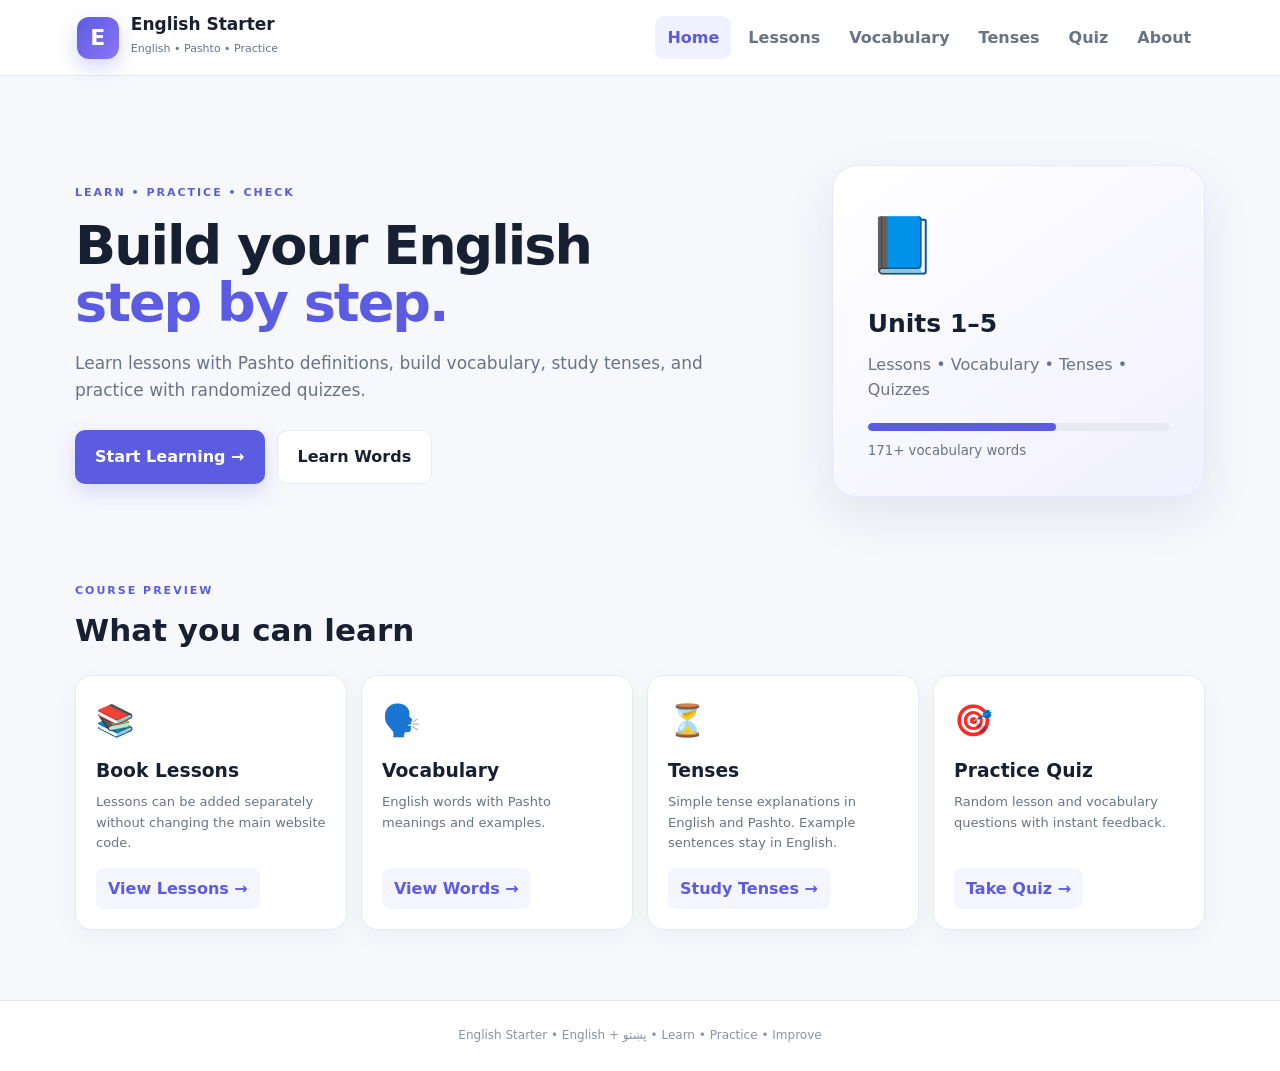
==== index.html @ 1f26f29e "Setup Intialized" ====
<!DOCTYPE html>
<html lang="en">
<head>
  <meta charset="UTF-8">
  <meta name="viewport" content="width=device-width, initial-scale=1.0">
  <title>English Starter — Learn English</title>
  <link rel="stylesheet" href="style.css">
</head>
<body>
<header class="topbar">
  <div class="brand">
    <div class="logo">E</div>
    <div><h1>English Starter</h1><span>English • Pashto • Practice</span></div>
  </div>
  <button id="mobileMenu" class="icon-btn" aria-label="Open menu">☰</button>
  <nav id="nav">
    <button class="nav-btn active" data-page="home">Home</button>
    <button class="nav-btn" data-page="lessons">Lessons</button>
    <button class="nav-btn" data-page="vocabulary">Vocabulary</button>
    <button class="nav-btn" data-page="tenses">Tenses</button>
    <button class="nav-btn" data-page="quiz">Quiz</button>
    <button class="nav-btn" data-page="about">About</button>
  </nav>
</header>

<main>
<section id="home" class="page active">
  <div class="hero">
    <div class="hero-copy">
      <span class="eyebrow">LEARN • PRACTICE • CHECK</span>
      <h2>Build your English<br><strong>step by step.</strong></h2>
      <p>Learn lessons with Pashto definitions, build vocabulary, study tenses, and practice with randomized quizzes.</p>
      <div class="hero-actions">
        <button class="primary" onclick="showPage('lessons')">Start Learning →</button>
        <button class="secondary" onclick="showPage('vocabulary')">Learn Words</button>
      </div>
    </div>
    <div class="hero-card">
      <div class="book-icon">📘</div>
      <h3 id="homeUnitCount">Units 1–5</h3>
      <p>Lessons • Vocabulary • Tenses • Quizzes</p>
      <div class="progress"><span id="homeProgress"></span></div>
      <small id="homeWordCount">300+ vocabulary words</small>
    </div>
  </div>

  <div class="section-heading">
    <div><span class="eyebrow">COURSE PREVIEW</span><h2>What you can learn</h2></div>
  </div>
  <div class="feature-grid">
    <div class="feature-card"><div class="feature-icon">📚</div><h3>Book Lessons</h3><p>Lessons can be added separately without changing the main website code.</p><button onclick="showPage('lessons')">View Lessons →</button></div>
    <div class="feature-card"><div class="feature-icon">🗣️</div><h3>Vocabulary</h3><p>English words with Pashto meanings and examples.</p><button onclick="showPage('vocabulary')">View Words →</button></div>
    <div class="feature-card"><div class="feature-icon">⏳</div><h3>Tenses</h3><p>Simple tense explanations in English and Pashto. Example sentences stay in English.</p><button onclick="showPage('tenses')">Study Tenses →</button></div>
    <div class="feature-card"><div class="feature-icon">🎯</div><h3>Practice Quiz</h3><p>Random lesson and vocabulary questions with instant feedback.</p><button onclick="showPage('quiz')">Take Quiz →</button></div>
  </div>
</section>

<section id="lessons" class="page">
  <div class="section-heading">
    <div><span class="eyebrow">LESSONS</span><h2>Book Lessons</h2><p>Lesson content is stored separately in <b>data/lessons.js</b>.</p></div>
  </div>
  <div id="lessonGrid" class="lesson-grid"></div>
  <div id="lessonDetail" class="lesson-detail hidden"></div>
</section>

<section id="vocabulary" class="page">
  <div class="section-heading">
    <div><span class="eyebrow">VOCABULARY</span><h2>English Words + پښتو</h2><p>Study English words with Pashto meanings and examples.</p></div>
  </div>
  <div class="vocab-tools">
    <input id="vocabSearch" type="search" placeholder="Search English or Pashto...">
    <button class="secondary" onclick="showPage('quiz'); startQuiz('vocabulary',10)">Vocabulary Quiz</button>
  </div>
  <div id="vocabGrid" class="vocab-grid"></div>
</section>

<section id="tenses" class="page">
  <div class="section-heading">
    <div><span class="eyebrow">TENSES</span><h2>English Tenses</h2><p>Definitions include Pashto. Example sentences are kept in English.</p></div>
  </div>
  <div id="tenseGrid" class="tense-grid"></div>
</section>

<section id="quiz" class="page">
  <div class="quiz-shell">
    <div class="quiz-intro" id="quizIntro">
      <span class="eyebrow">RANDOM PRACTICE</span>
      <h2>Test your English</h2>
      <p>Choose a quiz category and number of questions. Questions are selected randomly.</p>
      <div class="quiz-category">
        <button class="category-btn active" onclick="setQuizCategory('all',this)">All</button>
        <button class="category-btn" onclick="setQuizCategory('lesson',this)">Lessons</button>
        <button class="category-btn" onclick="setQuizCategory('vocabulary',this)">Vocabulary</button>
      </div>
      <div class="quiz-options">
        <button class="primary" onclick="startQuiz(selectedQuizCategory,10)">10 Questions</button>
        <button class="secondary" onclick="startQuiz(selectedQuizCategory,15)">15 Questions</button>
      </div>
      <div class="quiz-note">Vocabulary questions test English words and their Pashto meanings. Lesson questions test the material in your book.</div>
    </div>

    <div id="quizArea" class="hidden">
      <div class="quiz-top">
        <div><span class="eyebrow">QUESTION <span id="qNumber">1</span></span><div class="quiz-progress"><span id="quizProgress"></span></div></div>
        <div class="score-pill">Score: <span id="liveScore">0</span></div>
      </div>
      <div class="question-card">
        <div class="unit-tag" id="questionUnit">Lesson</div>
        <h2 id="questionText"></h2>
        <div id="options" class="options"></div>
        <div id="feedback" class="feedback hidden"></div>
        <button id="nextBtn" class="primary next hidden" onclick="nextQuestion()">Next Question →</button>
      </div>
    </div>

    <div id="quizResult" class="result hidden">
      <div class="result-circle"><span id="resultScore">0</span><small>/ <span id="resultTotal">10</span></small></div>
      <span class="eyebrow">QUIZ COMPLETE</span>
      <h2 id="resultTitle">Good work!</h2>
      <p id="resultMessage"></p>
      <div class="result-actions">
        <button class="primary" onclick="startQuiz(selectedQuizCategory,currentQuizLength)">Try Again</button>
        <button class="secondary" onclick="showPage('lessons')">Review Lessons</button>
      </div>
    </div>
  </div>
</section>

<section id="about" class="page">
  <div class="about-card">
    <span class="eyebrow">ABOUT THIS WEBSITE</span>
    <h2>English practice made simple.</h2>
    <p>This version separates the learning content from the website functions. You can add books, lessons, vocabulary, tenses, and quizzes by editing the files inside the <b>data</b> folder.</p>
    <div class="feature-list">
      <div><span>01</span><div><b>Separate data</b><p>Lessons, vocabulary, tenses, and quizzes have their own files.</p></div></div>
      <div><span>02</span><div><b>Pashto support</b><p>Definitions can include Pashto meanings for your students.</p></div></div>
      <div><span>03</span><div><b>Random practice</b><p>Choose All, Lessons, or Vocabulary and get 10 or 15 questions.</p></div></div>
      <div><span>04</span><div><b>Easy expansion</b><p>When you give me another book, I can prepare its data file without redesigning the whole website.</p></div></div>
    </div>
  </div>
</section>
</main>

<footer>English Starter • English + پښتو • Learn • Practice • Improve</footer>

<script src="data/lessons.js"></script>
<script src="data/vocabulary.js"></script>
<script src="data/tenses.js"></script>
<script src="data/quizzes.js"></script>
<script src="script.js"></script>
</body>
</html>
---- style.css ----
* {
  box-sizing: border-box;
  margin: 0;
  padding: 0;
}
:root {
  --ink: #172033;
  --muted: #697386;
  --line: #e7eaf0;
  --bg: #f7f8fc;
  --card: #fff;
  --primary: #5b5ce2;
  --primary2: #7475f0;
  --green: #16a66a;
  --red: #e45555;
  --gold: #e6a62c;
  --shadow: 0 18px 50px rgba(31, 35, 61, 0.09);
}
body {
  font-family:
    Inter,
    ui-sans-serif,
    system-ui,
    -apple-system,
    BlinkMacSystemFont,
    "Segoe UI",
    sans-serif;
  background: var(--bg);
  color: var(--ink);
  line-height: 1.6;
}
button,
input {
  font: inherit;
}
button {
  cursor: pointer;
  border: 0;
}
.topbar {
  height: 76px;
  background: #fff;
  border-bottom: 1px solid var(--line);
  display: flex;
  align-items: center;
  justify-content: space-between;
  padding: 0 6%;
  position: sticky;
  top: 0;
  z-index: 10;
}
.brand {
  display: flex;
  align-items: center;
  gap: 12px;
}
.logo {
  width: 42px;
  height: 42px;
  border-radius: 12px;
  background: linear-gradient(135deg, var(--primary), #8d75f5);
  color: white;
  display: grid;
  place-items: center;
  font-weight: 800;
  font-size: 22px;
  box-shadow: 0 8px 20px rgba(91, 92, 226, 0.25);
}
.brand h1 {
  font-size: 17px;
  line-height: 1.1;
}
.brand span {
  font-size: 11px;
  color: var(--muted);
}
nav {
  display: flex;
  gap: 5px;
  flex-wrap: wrap;
}
.nav-btn {
  background: transparent;
  padding: 9px 12px;
  border-radius: 9px;
  color: var(--muted);
  font-weight: 650;
}
.nav-btn:hover,
.nav-btn.active {
  background: #f0f0ff;
  color: var(--primary);
}
.icon-btn {
  display: none;
  background: #f1f2f7;
  padding: 8px 11px;
  border-radius: 9px;
}
main {
  max-width: 1180px;
  margin: auto;
  padding: 45px 25px 70px;
}
.page {
  display: none;
}
.page.active {
  display: block;
}
.hero {
  display: grid;
  grid-template-columns: 1.45fr 0.75fr;
  gap: 35px;
  align-items: center;
  min-height: 420px;
}
.eyebrow {
  font-size: 11px;
  letter-spacing: 2px;
  color: var(--primary);
  font-weight: 800;
}
.hero h2 {
  font-size: 54px;
  line-height: 1.06;
  letter-spacing: -2px;
  margin: 13px 0 18px;
}
.hero h2 strong {
  color: var(--primary);
}
.hero-copy > p {
  color: var(--muted);
  max-width: 650px;
  font-size: 17px;
}
.hero-actions,
.quiz-options,
.result-actions {
  display: flex;
  gap: 12px;
  margin-top: 26px;
  flex-wrap: wrap;
}
.primary,
.secondary {
  padding: 13px 20px;
  border-radius: 10px;
  font-weight: 750;
  transition: 0.2s;
}
.primary {
  background: var(--primary);
  color: white;
  box-shadow: 0 8px 20px rgba(91, 92, 226, 0.2);
}
.primary:hover {
  background: #4e4fcf;
  transform: translateY(-1px);
}
.secondary {
  background: #fff;
  border: 1px solid var(--line);
  color: var(--ink);
}
.secondary:hover {
  border-color: #c7c9f6;
  color: var(--primary);
}
.hero-card {
  background: linear-gradient(145deg, #fff, #f1f0ff);
  border: 1px solid #e8e7ff;
  border-radius: 25px;
  padding: 35px;
  box-shadow: var(--shadow);
}
.book-icon {
  font-size: 55px;
  margin-bottom: 15px;
}
.hero-card h3 {
  font-size: 25px;
}
.hero-card p {
  color: var(--muted);
  margin: 8px 0 20px;
}
.progress,
.quiz-progress {
  height: 8px;
  background: #e9eaf1;
  border-radius: 20px;
  overflow: hidden;
}
.progress span,
.quiz-progress span {
  display: block;
  height: 100%;
  background: var(--primary);
  border-radius: 20px;
}
.hero-card small {
  display: block;
  margin-top: 9px;
  color: var(--muted);
}
.section-heading {
  margin: 35px 0 20px;
}
.section-heading h2 {
  font-size: 31px;
  margin-top: 4px;
}
.section-heading p {
  color: var(--muted);
}
.feature-grid {
  display: grid;
  grid-template-columns: repeat(4, 1fr);
  gap: 14px;
}
.feature-card,
.unit-card,
.lesson-card,
.vocab-card,
.tense-card {
  background: #fff;
  border: 1px solid var(--line);
  border-radius: 17px;
  padding: 20px;
  box-shadow: 0 8px 25px rgba(31, 35, 61, 0.04);
  transition: 0.2s;
}
.feature-card:hover,
.unit-card:hover,
.lesson-card:hover,
.vocab-card:hover,
.tense-card:hover {
  transform: translateY(-3px);
  box-shadow: var(--shadow);
}
.feature-icon {
  font-size: 31px;
}
.feature-card h3 {
  margin: 10px 0 6px;
}
.feature-card p {
  font-size: 13px;
  color: var(--muted);
  min-height: 63px;
}
.feature-card button {
  margin-top: 13px;
  background: #f5f5ff;
  color: var(--primary);
  padding: 8px 12px;
  border-radius: 8px;
  font-weight: 700;
}
.lesson-grid {
  display: grid;
  grid-template-columns: repeat(2, 1fr);
  gap: 14px;
}
.lesson-card {
  display: flex;
  gap: 18px;
  align-items: flex-start;
}
.unit-badge {
  min-width: 55px;
  height: 55px;
  border-radius: 14px;
  background: #f0f0ff;
  color: var(--primary);
  display: grid;
  place-items: center;
  font-weight: 800;
}
.unit-number {
  font-size: 12px;
  color: var(--primary);
  font-weight: 800;
}
.lesson-card h3 {
  margin: 8px 0 6px;
}
.lesson-card p {
  font-size: 13px;
  color: var(--muted);
}
.lesson-card button {
  margin-top: 13px;
  padding: 8px 12px;
  border-radius: 8px;
  background: #f5f5ff;
  color: var(--primary);
  font-weight: 700;
}
.lesson-detail {
  margin-top: 22px;
  background: #fff;
  border: 1px solid var(--line);
  border-radius: 20px;
  padding: 28px;
  box-shadow: var(--shadow);
}
.lesson-detail h2 {
  font-size: 29px;
  margin: 7px 0 20px;
}
.lesson-detail h3 {
  margin: 22px 0 8px;
}
.pashto {
  font-family: "Noto Sans Arabic", "Segoe UI", sans-serif;
  direction: rtl;
  text-align: right;
}
.definition {
  background: #f8f8fd;
  border-left: 4px solid var(--primary);
  padding: 14px 17px;
  border-radius: 8px;
  margin: 9px 0;
}
.pashto-box {
  background: #fff8e9;
  border-right: 4px solid var(--gold);
  padding: 14px 17px;
  border-radius: 8px;
  margin: 9px 0;
}
.example {
  background: #f0faf6;
  border-left: 4px solid var(--green);
  padding: 14px 17px;
  border-radius: 8px;
  margin: 9px 0;
}
.back {
  float: right;
  background: #f3f4f7;
  padding: 8px 13px;
  border-radius: 8px;
}
.hidden {
  display: none !important;
}
.vocab-tools {
  display: flex;
  gap: 12px;
  align-items: center;
  margin-bottom: 20px;
  flex-wrap: wrap;
}
.vocab-tools input {
  flex: 1;
  min-width: 240px;
  padding: 13px 15px;
  border: 1px solid var(--line);
  border-radius: 10px;
  background: #fff;
  outline: none;
}
.vocab-tools input:focus {
  border-color: #aaaaf0;
}
.vocab-grid {
  display: grid;
  grid-template-columns: repeat(3, 1fr);
  gap: 14px;
}
.vocab-card .word {
  font-size: 22px;
  font-weight: 800;
}
.vocab-card .meaning {
  font-size: 18px;
  margin-top: 3px;
}
.vocab-card .part {
  font-size: 11px;
  color: var(--primary);
  font-weight: 800;
  text-transform: uppercase;
  letter-spacing: 1px;
  margin-top: 5px;
}
.vocab-card .example-text {
  margin-top: 13px;
  padding: 10px;
  background: #f7f8fc;
  border-radius: 9px;
  font-size: 13px;
}
.vocab-card .label {
  font-size: 10px;
  color: var(--muted);
  margin-top: 12px;
}
.tense-grid {
  display: grid;
  grid-template-columns: repeat(2, 1fr);
  gap: 16px;
}
.tense-card h3 {
  font-size: 23px;
}
.tense-card .formula {
  margin: 12px 0;
  background: #f0f0ff;
  padding: 10px;
  border-radius: 8px;
  font-weight: 750;
  color: var(--primary);
}
.tense-card .english-def {
  padding: 12px;
  background: #f8f8fd;
  border-left: 4px solid var(--primary);
  border-radius: 8px;
}
.tense-card .pashto-def {
  margin-top: 10px;
  background: #fff8e9;
  border-right: 4px solid var(--gold);
  padding: 12px;
  border-radius: 8px;
}
.tense-examples {
  margin-top: 12px;
}
.tense-examples div {
  padding: 6px 0;
  border-bottom: 1px solid var(--line);
}
.quiz-shell {
  max-width: 850px;
  margin: 10px auto;
}
.quiz-intro,
.question-card,
.result,
.about-card {
  background: #fff;
  border: 1px solid var(--line);
  border-radius: 23px;
  padding: 42px;
  box-shadow: var(--shadow);
}
.quiz-intro {
  text-align: center;
}
.quiz-intro h2,
.result h2 {
  font-size: 38px;
  margin: 7px 0;
}
.quiz-intro p {
  color: var(--muted);
  max-width: 600px;
  margin: auto;
}
.quiz-options {
  justify-content: center;
}
.quiz-note {
  margin-top: 20px;
  padding: 13px;
  background: #f7f7fd;
  border-radius: 10px;
  color: var(--muted);
  font-size: 13px;
}
.quiz-category {
  display: flex;
  justify-content: center;
  gap: 8px;
  margin-top: 22px;
  flex-wrap: wrap;
}
.category-btn {
  padding: 9px 14px;
  border: 1px solid var(--line);
  background: #fff;
  border-radius: 9px;
  color: var(--muted);
  font-weight: 700;
}
.category-btn.active {
  background: #f0f0ff;
  color: var(--primary);
  border-color: #d5d5fa;
}
.quiz-top {
  display: flex;
  justify-content: space-between;
  align-items: end;
  margin-bottom: 14px;
}
.score-pill {
  background: #fff;
  border: 1px solid var(--line);
  padding: 8px 13px;
  border-radius: 20px;
  font-size: 13px;
  font-weight: 750;
}
.quiz-progress {
  margin-top: 7px;
  width: 260px;
  height: 6px;
}
.question-card {
  padding: 32px;
}
.unit-tag {
  display: inline-block;
  background: #f0f0ff;
  color: var(--primary);
  font-size: 11px;
  font-weight: 800;
  padding: 5px 9px;
  border-radius: 7px;
}
.question-card h2 {
  font-size: 27px;
  line-height: 1.3;
  margin: 16px 0 23px;
}
.options {
  display: grid;
  gap: 11px;
}
.option {
  padding: 15px 16px;
  border: 1px solid var(--line);
  background: #fff;
  border-radius: 11px;
  text-align: left;
  display: flex;
  gap: 12px;
  align-items: center;
}
.option:hover:not(:disabled) {
  border-color: #a8a9ed;
  background: #fafaff;
}
.option .letter {
  width: 30px;
  height: 30px;
  display: grid;
  place-items: center;
  border-radius: 8px;
  background: #f1f2f6;
  font-weight: 800;
  color: #596174;
  flex-shrink: 0;
}
.option.correct {
  border-color: #8ad8b8;
  background: #effbf6;
}
.option.correct .letter {
  background: #d7f4e7;
  color: var(--green);
}
.option.wrong {
  border-color: #f0a0a0;
  background: #fff5f5;
}
.option.wrong .letter {
  background: #fde0e0;
  color: var(--red);
}
.option:disabled {
  cursor: default;
}
.feedback {
  margin-top: 17px;
  padding: 14px 16px;
  border-radius: 10px;
  font-size: 14px;
}
.feedback.good {
  background: #effbf6;
  color: #147b52;
}
.feedback.bad {
  background: #fff5f5;
  color: #9b3d3d;
}
.next {
  margin-top: 18px;
}
.result {
  text-align: center;
}
.result-circle {
  width: 130px;
  height: 130px;
  border-radius: 50%;
  background: #f0f0ff;
  color: var(--primary);
  display: grid;
  place-content: center;
  margin: 0 auto 20px;
  font-size: 40px;
  font-weight: 850;
}
.result-circle small {
  font-size: 14px;
  color: var(--muted);
}
.about-card {
  max-width: 850px;
  margin: auto;
}
.about-card h2 {
  font-size: 39px;
  margin: 8px 0 10px;
}
.about-card > p {
  color: var(--muted);
}
.feature-list {
  margin-top: 25px;
  display: grid;
  gap: 14px;
}
.feature-list > div {
  display: flex;
  gap: 15px;
  padding: 17px;
  background: #f8f8fc;
  border-radius: 12px;
}
.feature-list span {
  font-weight: 800;
  color: var(--primary);
}
.feature-list p {
  font-size: 13px;
  color: var(--muted);
}
footer {
  text-align: center;
  padding: 25px;
  color: #8b93a5;
  font-size: 12px;
  border-top: 1px solid var(--line);
  background: #fff;
}
@media (max-width: 1000px) {
  .feature-grid {
    grid-template-columns: repeat(2, 1fr);
  }
  .vocab-grid {
    grid-template-columns: repeat(2, 1fr);
  }
}
@media (max-width: 900px) {
  .hero {
    grid-template-columns: 1fr;
  }
  .hero h2 {
    font-size: 43px;
  }
  .hero-card {
    display: none;
  }
  .tense-grid {
    grid-template-columns: 1fr;
  }
}
@media (max-width: 650px) {
  .topbar {
    padding: 0 18px;
  }
  .icon-btn {
    display: block;
  }
  nav {
    display: none;
    position: absolute;
    top: 76px;
    left: 0;
    right: 0;
    background: white;
    padding: 10px 18px;
    border-bottom: 1px solid var(--line);
    flex-direction: column;
  }
  .nav-btn {
    text-align: left;
  }
  .feature-grid,
  .lesson-grid,
  .vocab-grid {
    grid-template-columns: 1fr;
  }
  .hero h2 {
    font-size: 38px;
  }
  .hero {
    min-height: auto;
    padding: 25px 0;
  }
  .quiz-intro,
  .question-card,
  .result,
  .about-card {
    padding: 25px;
  }
  .quiz-top {
    align-items: center;
  }
  .quiz-progress {
    width: 180px;
  }
  .question-card h2 {
    font-size: 22px;
  }
}
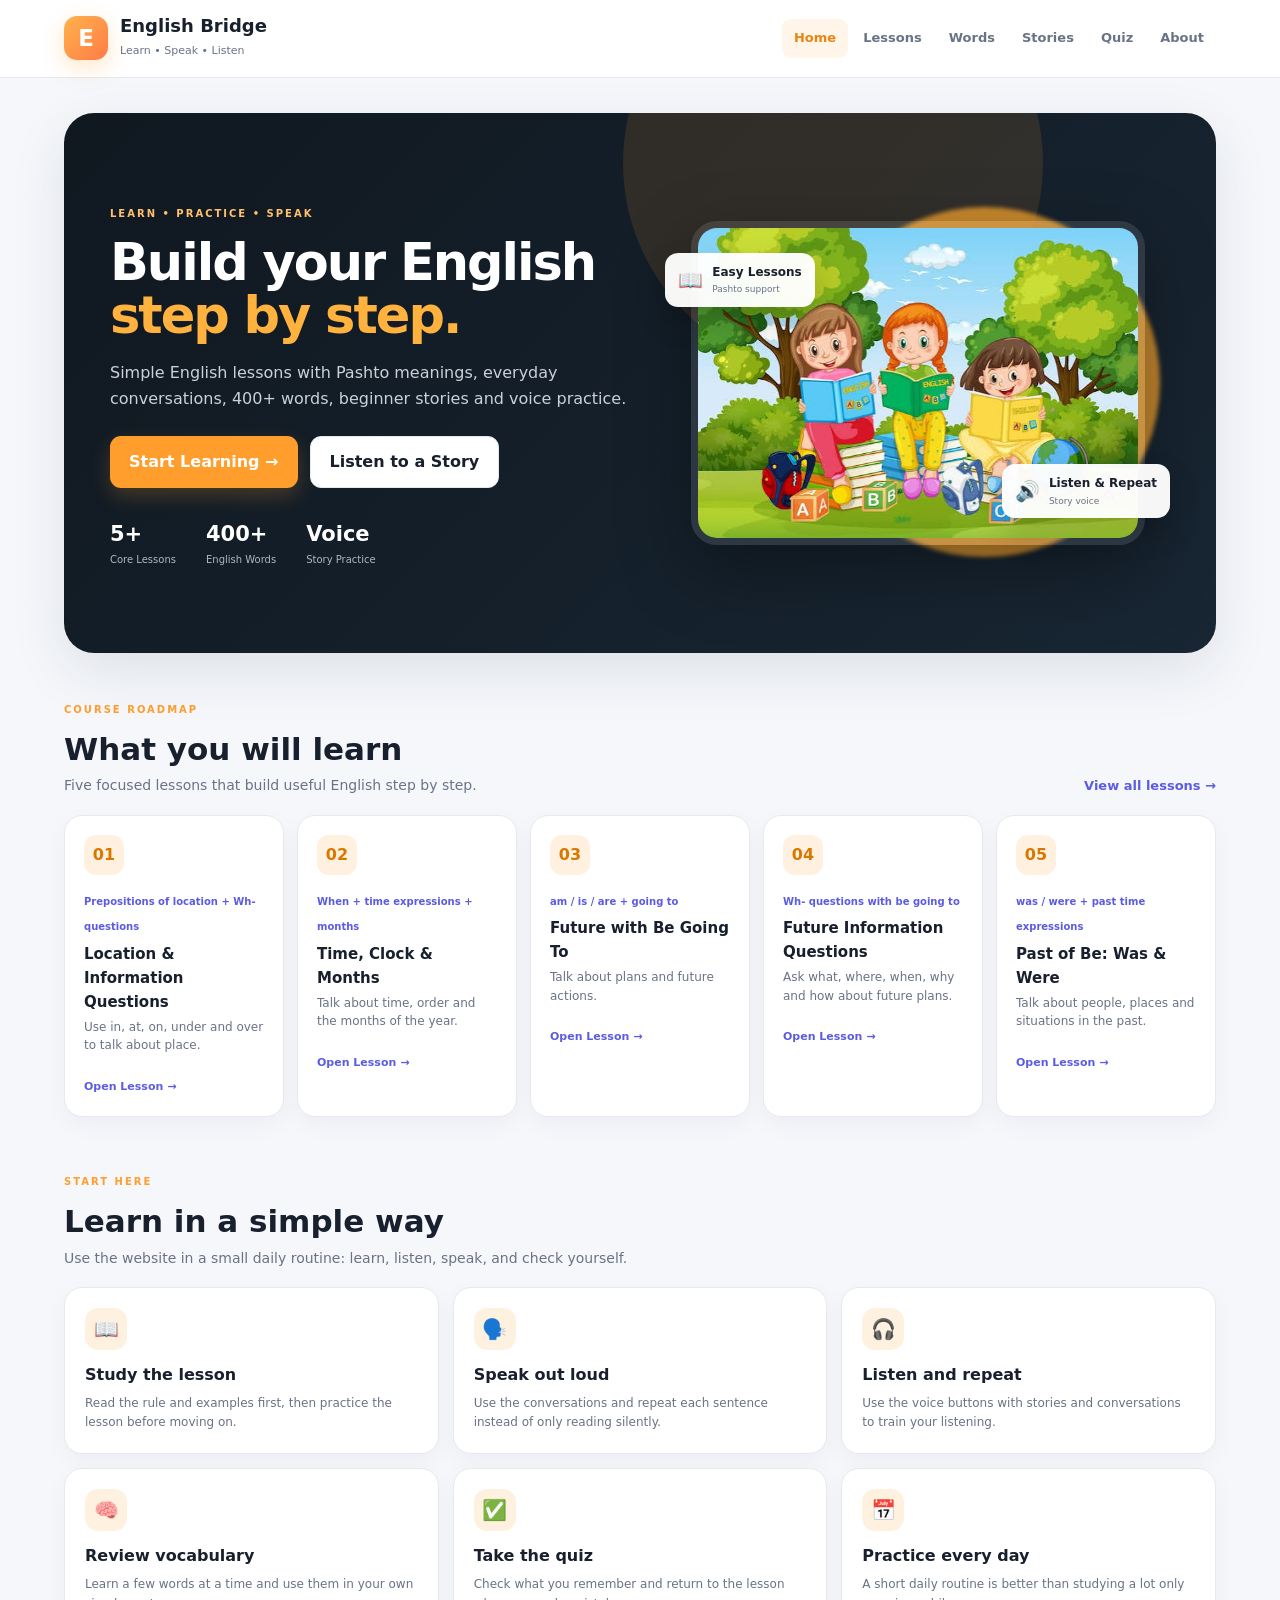
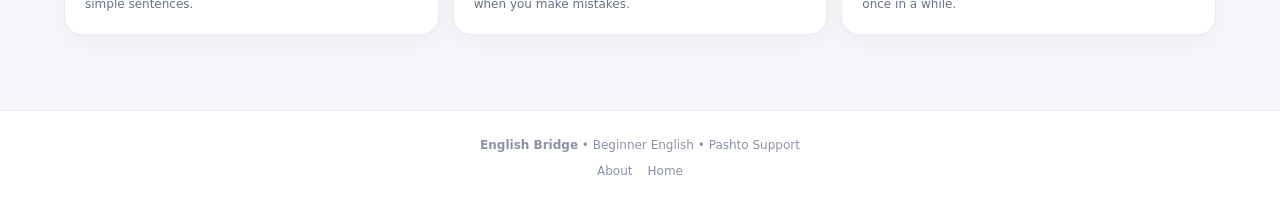
==== commit c9c68163: "Website Updated" ====
--- a/index.html
+++ b/index.html
@@ -3,150 +3,219 @@
 <head>
   <meta charset="UTF-8">
   <meta name="viewport" content="width=device-width, initial-scale=1.0">
-  <title>English Starter — Learn English</title>
+  <meta name="description" content="English Bridge — beginner English learning with Pashto support.">
+  <title>English Bridge — Learn English</title>
   <link rel="stylesheet" href="style.css">
 </head>
 <body>
 <header class="topbar">
-  <div class="brand">
+  <a class="brand" href="#home" id="brandLink" aria-label="Go to home">
     <div class="logo">E</div>
-    <div><h1>English Starter</h1><span>English • Pashto • Practice</span></div>
-  </div>
+    <div>
+      <h1>English Bridge</h1>
+      <span>Learn • Speak • Listen</span>
+    </div>
+  </a>
+
   <button id="mobileMenu" class="icon-btn" aria-label="Open menu">☰</button>
+
   <nav id="nav">
-    <button class="nav-btn active" data-page="home">Home</button>
-    <button class="nav-btn" data-page="lessons">Lessons</button>
-    <button class="nav-btn" data-page="vocabulary">Vocabulary</button>
-    <button class="nav-btn" data-page="tenses">Tenses</button>
-    <button class="nav-btn" data-page="quiz">Quiz</button>
-    <button class="nav-btn" data-page="about">About</button>
+    <a class="nav-btn active" href="#home">Home</a>
+    <a class="nav-btn" href="#lessons">Lessons</a>
+    <a class="nav-btn" href="#vocabulary">Words</a>
+    <a class="nav-btn" href="#stories">Stories</a>
+    <a class="nav-btn" href="#quiz">Quiz</a>
+    <a class="nav-btn" href="#about">About</a>
   </nav>
 </header>
 
 <main>
-<section id="home" class="page active">
-  <div class="hero">
-    <div class="hero-copy">
-      <span class="eyebrow">LEARN • PRACTICE • CHECK</span>
-      <h2>Build your English<br><strong>step by step.</strong></h2>
-      <p>Learn lessons with Pashto definitions, build vocabulary, study tenses, and practice with randomized quizzes.</p>
-      <div class="hero-actions">
-        <button class="primary" onclick="showPage('lessons')">Start Learning →</button>
-        <button class="secondary" onclick="showPage('vocabulary')">Learn Words</button>
-      </div>
-    </div>
-    <div class="hero-card">
-      <div class="book-icon">📘</div>
-      <h3 id="homeUnitCount">Units 1–5</h3>
-      <p>Lessons • Vocabulary • Tenses • Quizzes</p>
-      <div class="progress"><span id="homeProgress"></span></div>
-      <small id="homeWordCount">300+ vocabulary words</small>
-    </div>
-  </div>
-
-  <div class="section-heading">
-    <div><span class="eyebrow">COURSE PREVIEW</span><h2>What you can learn</h2></div>
-  </div>
-  <div class="feature-grid">
-    <div class="feature-card"><div class="feature-icon">📚</div><h3>Book Lessons</h3><p>Lessons can be added separately without changing the main website code.</p><button onclick="showPage('lessons')">View Lessons →</button></div>
-    <div class="feature-card"><div class="feature-icon">🗣️</div><h3>Vocabulary</h3><p>English words with Pashto meanings and examples.</p><button onclick="showPage('vocabulary')">View Words →</button></div>
-    <div class="feature-card"><div class="feature-icon">⏳</div><h3>Tenses</h3><p>Simple tense explanations in English and Pashto. Example sentences stay in English.</p><button onclick="showPage('tenses')">Study Tenses →</button></div>
-    <div class="feature-card"><div class="feature-icon">🎯</div><h3>Practice Quiz</h3><p>Random lesson and vocabulary questions with instant feedback.</p><button onclick="showPage('quiz')">Take Quiz →</button></div>
-  </div>
-</section>
-
-<section id="lessons" class="page">
-  <div class="section-heading">
-    <div><span class="eyebrow">LESSONS</span><h2>Book Lessons</h2><p>Lesson content is stored separately in <b>data/lessons.js</b>.</p></div>
-  </div>
-  <div id="lessonGrid" class="lesson-grid"></div>
-  <div id="lessonDetail" class="lesson-detail hidden"></div>
-</section>
-
-<section id="vocabulary" class="page">
-  <div class="section-heading">
-    <div><span class="eyebrow">VOCABULARY</span><h2>English Words + پښتو</h2><p>Study English words with Pashto meanings and examples.</p></div>
-  </div>
-  <div class="vocab-tools">
-    <input id="vocabSearch" type="search" placeholder="Search English or Pashto...">
-    <button class="secondary" onclick="showPage('quiz'); startQuiz('vocabulary',10)">Vocabulary Quiz</button>
-  </div>
-  <div id="vocabGrid" class="vocab-grid"></div>
-</section>
-
-<section id="tenses" class="page">
-  <div class="section-heading">
-    <div><span class="eyebrow">TENSES</span><h2>English Tenses</h2><p>Definitions include Pashto. Example sentences are kept in English.</p></div>
-  </div>
-  <div id="tenseGrid" class="tense-grid"></div>
-</section>
-
-<section id="quiz" class="page">
-  <div class="quiz-shell">
-    <div class="quiz-intro" id="quizIntro">
-      <span class="eyebrow">RANDOM PRACTICE</span>
-      <h2>Test your English</h2>
-      <p>Choose a quiz category and number of questions. Questions are selected randomly.</p>
-      <div class="quiz-category">
-        <button class="category-btn active" onclick="setQuizCategory('all',this)">All</button>
-        <button class="category-btn" onclick="setQuizCategory('lesson',this)">Lessons</button>
-        <button class="category-btn" onclick="setQuizCategory('vocabulary',this)">Vocabulary</button>
-      </div>
-      <div class="quiz-options">
-        <button class="primary" onclick="startQuiz(selectedQuizCategory,10)">10 Questions</button>
-        <button class="secondary" onclick="startQuiz(selectedQuizCategory,15)">15 Questions</button>
-      </div>
-      <div class="quiz-note">Vocabulary questions test English words and their Pashto meanings. Lesson questions test the material in your book.</div>
-    </div>
-
-    <div id="quizArea" class="hidden">
-      <div class="quiz-top">
-        <div><span class="eyebrow">QUESTION <span id="qNumber">1</span></span><div class="quiz-progress"><span id="quizProgress"></span></div></div>
-        <div class="score-pill">Score: <span id="liveScore">0</span></div>
-      </div>
-      <div class="question-card">
-        <div class="unit-tag" id="questionUnit">Lesson</div>
-        <h2 id="questionText"></h2>
-        <div id="options" class="options"></div>
-        <div id="feedback" class="feedback hidden"></div>
-        <button id="nextBtn" class="primary next hidden" onclick="nextQuestion()">Next Question →</button>
-      </div>
-    </div>
-
-    <div id="quizResult" class="result hidden">
-      <div class="result-circle"><span id="resultScore">0</span><small>/ <span id="resultTotal">10</span></small></div>
-      <span class="eyebrow">QUIZ COMPLETE</span>
-      <h2 id="resultTitle">Good work!</h2>
-      <p id="resultMessage"></p>
-      <div class="result-actions">
-        <button class="primary" onclick="startQuiz(selectedQuizCategory,currentQuizLength)">Try Again</button>
-        <button class="secondary" onclick="showPage('lessons')">Review Lessons</button>
-      </div>
-    </div>
-  </div>
-</section>
-
-<section id="about" class="page">
-  <div class="about-card">
-    <span class="eyebrow">ABOUT THIS WEBSITE</span>
-    <h2>English practice made simple.</h2>
-    <p>This version separates the learning content from the website functions. You can add books, lessons, vocabulary, tenses, and quizzes by editing the files inside the <b>data</b> folder.</p>
-    <div class="feature-list">
-      <div><span>01</span><div><b>Separate data</b><p>Lessons, vocabulary, tenses, and quizzes have their own files.</p></div></div>
-      <div><span>02</span><div><b>Pashto support</b><p>Definitions can include Pashto meanings for your students.</p></div></div>
-      <div><span>03</span><div><b>Random practice</b><p>Choose All, Lessons, or Vocabulary and get 10 or 15 questions.</p></div></div>
-      <div><span>04</span><div><b>Easy expansion</b><p>When you give me another book, I can prepare its data file without redesigning the whole website.</p></div></div>
-    </div>
-  </div>
-</section>
+  <!-- HOME -->
+  <section id="home" class="page active">
+    <div class="hero">
+      <div class="hero-copy">
+        <span class="eyebrow">LEARN • PRACTICE • SPEAK</span>
+        <h2>Build your English<br><strong>step by step.</strong></h2>
+        <p>Simple English lessons with Pashto meanings, everyday conversations, 400+ words, beginner stories and voice practice.</p>
+        <div class="hero-actions">
+          <a class="primary" href="#lessons">Start Learning →</a>
+          <a class="secondary" href="#stories">Listen to a Story</a>
+        </div>
+        <div class="mini-stats">
+          <div><b>5+</b><span>Core Lessons</span></div>
+          <div><b>400+</b><span>English Words</span></div>
+          <div><b>Voice</b><span>Story Practice</span></div>
+        </div>
+      </div>
+      <div class="hero-visual">
+        <div class="hero-glow"></div>
+        <img src="assets/english-kids.jpeg" alt="Three children reading English books">
+        <div class="floating-card card-top"><span>📖</span><div><b>Easy Lessons</b><small>Pashto support</small></div></div>
+        <div class="floating-card card-bottom"><span>🔊</span><div><b>Listen & Repeat</b><small>Story voice</small></div></div>
+      </div>
+    </div>
+
+    <div class="section-heading">
+      <div>
+        <span class="eyebrow">COURSE ROADMAP</span>
+        <h2>What you will learn</h2>
+        <p>Five focused lessons that build useful English step by step.</p>
+      </div>
+      <a class="text-link" href="#lessons">View all lessons →</a>
+    </div>
+    <div id="homeLessonsPreview" class="roadmap-grid"></div>
+
+    <div class="section-heading split">
+      <div>
+        <span class="eyebrow">START HERE</span>
+        <h2>Learn in a simple way</h2>
+        <p>Use the website in a small daily routine: learn, listen, speak, and check yourself.</p>
+      </div>
+    </div>
+    <div id="homeHelpful" class="helpful-grid"></div>
+  </section>
+
+  <!-- LESSONS -->
+  <section id="lessons" class="page">
+    <div class="section-heading">
+      <div><span class="eyebrow">LESSONS</span><h2>Units 1–5</h2><p>Each lesson has its own page so students can focus without distractions.</p></div>
+    </div>
+    <div id="lessonGrid" class="lesson-grid"></div>
+  </section>
+
+  <!-- LESSON DETAIL -->
+  <section id="lessonDetail" class="page detail-page">
+    <div id="lessonDetailContent"></div>
+  </section>
+
+  <!-- VOCABULARY -->
+  <section id="vocabulary" class="page">
+    <div class="section-heading">
+      <div><span class="eyebrow">VOCABULARY</span><h2>400+ useful English words</h2><p>Every word has a Pashto meaning. Word cards use changing colors for easier visual learning.</p></div>
+    </div>
+    <div class="tool-row">
+      <input id="wordSearch" class="search-input" type="search" placeholder="Search English or Pashto...">
+      <select id="wordCategory" class="select-input"><option value="all">All categories</option></select>
+      <button id="randomWordBtn" class="secondary">🎲 Random Word</button>
+    </div>
+    <div id="randomWord" class="random-word hidden"></div>
+    <div id="wordGrid" class="word-grid"></div>
+  </section>
+
+  <!-- CONVERSATIONS -->
+  <section id="conversations" class="page">
+    <div class="section-heading">
+      <div><span class="eyebrow">SPEAKING</span><h2>Introduction conversations</h2><p>Read, listen and repeat.</p></div>
+    </div>
+    <div id="conversationFilters" class="conversation-filters"></div>
+    <div id="conversationGrid" class="conversation-grid"></div>
+  </section>
+
+  <!-- STORIES -->
+  <section id="stories" class="page">
+    <div class="section-heading">
+      <div><span class="eyebrow">STORIES + VOICE</span><h2>Basic English stories</h2><p>Use the built-in browser voice to listen and practice. The Web Speech API provides speech synthesis in supported browsers.</p></div>
+    </div>
+    <div id="storyGrid" class="story-grid"></div>
+  </section>
+
+  <!-- QUIZ -->
+  <section id="quiz" class="page">
+    <div class="quiz-shell">
+      <div id="quizIntro" class="quiz-intro">
+        <span class="eyebrow">RANDOM PRACTICE</span>
+        <h2>Test your English</h2>
+        <p>Choose a quiz length. Questions are mixed from Units 1–5 and vocabulary.</p>
+        <div class="quiz-options">
+          <button class="primary" data-quiz-length="10">10 Questions</button>
+          <button class="secondary" data-quiz-length="15">15 Questions</button>
+        </div>
+      </div>
+      <div id="quizArea" class="hidden">
+        <div class="quiz-top">
+          <div><span class="eyebrow">QUESTION <span id="qNumber">1</span></span><div class="quiz-progress"><span id="quizProgress"></span></div></div>
+          <div class="score-pill">Score: <span id="liveScore">0</span></div>
+        </div>
+        <div class="question-card">
+          <div class="unit-tag" id="questionUnit">Unit 1</div>
+          <h2 id="questionText"></h2>
+          <div id="options" class="options"></div>
+          <div id="feedback" class="feedback hidden"></div>
+          <button id="nextBtn" class="primary next hidden">Next Question →</button>
+        </div>
+      </div>
+      <div id="quizResult" class="result hidden">
+        <div class="result-circle"><span id="resultScore">0</span><small>/ <span id="resultTotal">10</span></small></div>
+        <span class="eyebrow">QUIZ COMPLETE</span>
+        <h2 id="resultTitle">Good work!</h2>
+        <p id="resultMessage"></p>
+        <div class="result-actions">
+          <button id="tryAgain" class="primary">Try Again</button>
+          <a class="secondary" href="#lessons">Review Lessons</a>
+        </div>
+      </div>
+    </div>
+  </section>
+
+  <!-- ABOUT -->
+  <section id="about" class="page">
+    <div class="about-card">
+      <span class="eyebrow">ABOUT ENGLISH BRIDGE</span>
+      <h2>A friendly learning space for beginner English.</h2>
+      <p>English Bridge is designed to make English practice simple, practical, and consistent. Students can study the lessons, build vocabulary with Pashto meanings, listen to stories and conversations, practice speaking, and test their knowledge.</p>
+
+      <div class="helpful-grid about-helpful">
+        <article class="helpful-card">
+          <span class="helpful-icon">📖</span>
+          <h3>How to use the lessons</h3>
+          <p>Start with Unit 1 and move forward one lesson at a time. Read the explanation, study the examples, then practice the topic in the quiz.</p>
+        </article>
+        <article class="helpful-card">
+          <span class="helpful-icon">🗣️</span>
+          <h3>How to practice speaking</h3>
+          <p>Open a conversation, read each line aloud, listen to the voice, and repeat it. Practice both sides of the conversation with a partner when possible.</p>
+        </article>
+        <article class="helpful-card">
+          <span class="helpful-icon">🎧</span>
+          <h3>How to improve listening</h3>
+          <p>Listen to a story or conversation more than once. First listen for the general meaning, then listen again and repeat the sentences you hear.</p>
+        </article>
+        <article class="helpful-card">
+          <span class="helpful-icon">🧠</span>
+          <h3>How to remember words</h3>
+          <p>Learn a small group of words each day. Say the English word, check the Pashto meaning, read the example, and use the word in your own sentence.</p>
+        </article>
+        <article class="helpful-card">
+          <span class="helpful-icon">⏱️</span>
+          <h3>A simple daily routine</h3>
+          <p>Try 10 minutes of vocabulary, 10 minutes of a lesson, and 10 minutes of speaking or listening. Regular short practice is easier to maintain than one long session.</p>
+        </article>
+        <article class="helpful-card">
+          <span class="helpful-icon">👨‍🏫</span>
+          <h3>For teachers</h3>
+          <p>Use the conversations for pair work, the vocabulary cards for quick review, the stories for listening practice, and the quizzes for checking progress.</p>
+        </article>
+      </div>
+
+      <div class="feature-list">
+        <div><span>01</span><div><b>Separate data</b><p>Edit lessons, words, stories and quizzes in the <code>data</code> folder.</p></div></div>
+        <div><span>02</span><div><b>Dedicated lesson pages</b><p>Each unit opens as its own lesson URL instead of returning to the landing page.</p></div></div>
+        <div><span>03</span><div><b>Voice practice</b><p>Stories and conversations can be read aloud using browser speech synthesis.</p></div></div>
+        <div><span>04</span><div><b>Pashto support</b><p>Vocabulary and key lesson explanations can include Pashto meanings for easier understanding.</p></div></div>
+      </div>
+    </div>
+  </section>
 </main>
 
-<footer>English Starter • English + پښتو • Learn • Practice • Improve</footer>
-
+<footer>
+  <div><b>English Bridge</b> • Beginner English • Pashto Support</div>
+  <div class="footer-links"><a href="#about">About</a><a href="#home">Home</a></div>
+</footer>
+
+<script src="data/config.js"></script>
 <script src="data/lessons.js"></script>
 <script src="data/vocabulary.js"></script>
-<script src="data/tenses.js"></script>
 <script src="data/quizzes.js"></script>
 <script src="script.js"></script>
 </body>
-</html>+</html>
--- a/style.css
+++ b/style.css
@@ -1,727 +1,107 @@
-* {
-  box-sizing: border-box;
-  margin: 0;
-  padding: 0;
+*{box-sizing:border-box;margin:0;padding:0}
+:root{
+ --ink:#18202d;--muted:#697386;--line:#e6e9ef;--bg:#f5f7fb;--card:#fff;
+ --primary:#ff9e2c;--primary-dark:#e98512;--purple:#5b5ce2;--green:#18a56b;
+ --shadow:0 18px 55px rgba(28,35,50,.10);--radius:22px;
 }
-:root {
-  --ink: #172033;
-  --muted: #697386;
-  --line: #e7eaf0;
-  --bg: #f7f8fc;
-  --card: #fff;
-  --primary: #5b5ce2;
-  --primary2: #7475f0;
-  --green: #16a66a;
-  --red: #e45555;
-  --gold: #e6a62c;
-  --shadow: 0 18px 50px rgba(31, 35, 61, 0.09);
-}
-body {
-  font-family:
-    Inter,
-    ui-sans-serif,
-    system-ui,
-    -apple-system,
-    BlinkMacSystemFont,
-    "Segoe UI",
-    sans-serif;
-  background: var(--bg);
-  color: var(--ink);
-  line-height: 1.6;
-}
-button,
-input {
-  font: inherit;
-}
-button {
-  cursor: pointer;
-  border: 0;
-}
-.topbar {
-  height: 76px;
-  background: #fff;
-  border-bottom: 1px solid var(--line);
-  display: flex;
-  align-items: center;
-  justify-content: space-between;
-  padding: 0 6%;
-  position: sticky;
-  top: 0;
-  z-index: 10;
-}
-.brand {
-  display: flex;
-  align-items: center;
-  gap: 12px;
-}
-.logo {
-  width: 42px;
-  height: 42px;
-  border-radius: 12px;
-  background: linear-gradient(135deg, var(--primary), #8d75f5);
-  color: white;
-  display: grid;
-  place-items: center;
-  font-weight: 800;
-  font-size: 22px;
-  box-shadow: 0 8px 20px rgba(91, 92, 226, 0.25);
-}
-.brand h1 {
-  font-size: 17px;
-  line-height: 1.1;
-}
-.brand span {
-  font-size: 11px;
-  color: var(--muted);
-}
-nav {
-  display: flex;
-  gap: 5px;
-  flex-wrap: wrap;
-}
-.nav-btn {
-  background: transparent;
-  padding: 9px 12px;
-  border-radius: 9px;
-  color: var(--muted);
-  font-weight: 650;
-}
-.nav-btn:hover,
-.nav-btn.active {
-  background: #f0f0ff;
-  color: var(--primary);
-}
-.icon-btn {
-  display: none;
-  background: #f1f2f7;
-  padding: 8px 11px;
-  border-radius: 9px;
-}
-main {
-  max-width: 1180px;
-  margin: auto;
-  padding: 45px 25px 70px;
-}
-.page {
-  display: none;
-}
-.page.active {
-  display: block;
-}
-.hero {
-  display: grid;
-  grid-template-columns: 1.45fr 0.75fr;
-  gap: 35px;
-  align-items: center;
-  min-height: 420px;
-}
-.eyebrow {
-  font-size: 11px;
-  letter-spacing: 2px;
-  color: var(--primary);
-  font-weight: 800;
-}
-.hero h2 {
-  font-size: 54px;
-  line-height: 1.06;
-  letter-spacing: -2px;
-  margin: 13px 0 18px;
-}
-.hero h2 strong {
-  color: var(--primary);
-}
-.hero-copy > p {
-  color: var(--muted);
-  max-width: 650px;
-  font-size: 17px;
-}
-.hero-actions,
-.quiz-options,
-.result-actions {
-  display: flex;
-  gap: 12px;
-  margin-top: 26px;
-  flex-wrap: wrap;
-}
-.primary,
-.secondary {
-  padding: 13px 20px;
-  border-radius: 10px;
-  font-weight: 750;
-  transition: 0.2s;
-}
-.primary {
-  background: var(--primary);
-  color: white;
-  box-shadow: 0 8px 20px rgba(91, 92, 226, 0.2);
-}
-.primary:hover {
-  background: #4e4fcf;
-  transform: translateY(-1px);
-}
-.secondary {
-  background: #fff;
-  border: 1px solid var(--line);
-  color: var(--ink);
-}
-.secondary:hover {
-  border-color: #c7c9f6;
-  color: var(--primary);
-}
-.hero-card {
-  background: linear-gradient(145deg, #fff, #f1f0ff);
-  border: 1px solid #e8e7ff;
-  border-radius: 25px;
-  padding: 35px;
-  box-shadow: var(--shadow);
-}
-.book-icon {
-  font-size: 55px;
-  margin-bottom: 15px;
-}
-.hero-card h3 {
-  font-size: 25px;
-}
-.hero-card p {
-  color: var(--muted);
-  margin: 8px 0 20px;
-}
-.progress,
-.quiz-progress {
-  height: 8px;
-  background: #e9eaf1;
-  border-radius: 20px;
-  overflow: hidden;
-}
-.progress span,
-.quiz-progress span {
-  display: block;
-  height: 100%;
-  background: var(--primary);
-  border-radius: 20px;
-}
-.hero-card small {
-  display: block;
-  margin-top: 9px;
-  color: var(--muted);
-}
-.section-heading {
-  margin: 35px 0 20px;
-}
-.section-heading h2 {
-  font-size: 31px;
-  margin-top: 4px;
-}
-.section-heading p {
-  color: var(--muted);
-}
-.feature-grid {
-  display: grid;
-  grid-template-columns: repeat(4, 1fr);
-  gap: 14px;
-}
-.feature-card,
-.unit-card,
-.lesson-card,
-.vocab-card,
-.tense-card {
-  background: #fff;
-  border: 1px solid var(--line);
-  border-radius: 17px;
-  padding: 20px;
-  box-shadow: 0 8px 25px rgba(31, 35, 61, 0.04);
-  transition: 0.2s;
-}
-.feature-card:hover,
-.unit-card:hover,
-.lesson-card:hover,
-.vocab-card:hover,
-.tense-card:hover {
-  transform: translateY(-3px);
-  box-shadow: var(--shadow);
-}
-.feature-icon {
-  font-size: 31px;
-}
-.feature-card h3 {
-  margin: 10px 0 6px;
-}
-.feature-card p {
-  font-size: 13px;
-  color: var(--muted);
-  min-height: 63px;
-}
-.feature-card button {
-  margin-top: 13px;
-  background: #f5f5ff;
-  color: var(--primary);
-  padding: 8px 12px;
-  border-radius: 8px;
-  font-weight: 700;
-}
-.lesson-grid {
-  display: grid;
-  grid-template-columns: repeat(2, 1fr);
-  gap: 14px;
-}
-.lesson-card {
-  display: flex;
-  gap: 18px;
-  align-items: flex-start;
-}
-.unit-badge {
-  min-width: 55px;
-  height: 55px;
-  border-radius: 14px;
-  background: #f0f0ff;
-  color: var(--primary);
-  display: grid;
-  place-items: center;
-  font-weight: 800;
-}
-.unit-number {
-  font-size: 12px;
-  color: var(--primary);
-  font-weight: 800;
-}
-.lesson-card h3 {
-  margin: 8px 0 6px;
-}
-.lesson-card p {
-  font-size: 13px;
-  color: var(--muted);
-}
-.lesson-card button {
-  margin-top: 13px;
-  padding: 8px 12px;
-  border-radius: 8px;
-  background: #f5f5ff;
-  color: var(--primary);
-  font-weight: 700;
-}
-.lesson-detail {
-  margin-top: 22px;
-  background: #fff;
-  border: 1px solid var(--line);
-  border-radius: 20px;
-  padding: 28px;
-  box-shadow: var(--shadow);
-}
-.lesson-detail h2 {
-  font-size: 29px;
-  margin: 7px 0 20px;
-}
-.lesson-detail h3 {
-  margin: 22px 0 8px;
-}
-.pashto {
-  font-family: "Noto Sans Arabic", "Segoe UI", sans-serif;
-  direction: rtl;
-  text-align: right;
-}
-.definition {
-  background: #f8f8fd;
-  border-left: 4px solid var(--primary);
-  padding: 14px 17px;
-  border-radius: 8px;
-  margin: 9px 0;
-}
-.pashto-box {
-  background: #fff8e9;
-  border-right: 4px solid var(--gold);
-  padding: 14px 17px;
-  border-radius: 8px;
-  margin: 9px 0;
-}
-.example {
-  background: #f0faf6;
-  border-left: 4px solid var(--green);
-  padding: 14px 17px;
-  border-radius: 8px;
-  margin: 9px 0;
-}
-.back {
-  float: right;
-  background: #f3f4f7;
-  padding: 8px 13px;
-  border-radius: 8px;
-}
-.hidden {
-  display: none !important;
-}
-.vocab-tools {
-  display: flex;
-  gap: 12px;
-  align-items: center;
-  margin-bottom: 20px;
-  flex-wrap: wrap;
-}
-.vocab-tools input {
-  flex: 1;
-  min-width: 240px;
-  padding: 13px 15px;
-  border: 1px solid var(--line);
-  border-radius: 10px;
-  background: #fff;
-  outline: none;
-}
-.vocab-tools input:focus {
-  border-color: #aaaaf0;
-}
-.vocab-grid {
-  display: grid;
-  grid-template-columns: repeat(3, 1fr);
-  gap: 14px;
-}
-.vocab-card .word {
-  font-size: 22px;
-  font-weight: 800;
-}
-.vocab-card .meaning {
-  font-size: 18px;
-  margin-top: 3px;
-}
-.vocab-card .part {
-  font-size: 11px;
-  color: var(--primary);
-  font-weight: 800;
-  text-transform: uppercase;
-  letter-spacing: 1px;
-  margin-top: 5px;
-}
-.vocab-card .example-text {
-  margin-top: 13px;
-  padding: 10px;
-  background: #f7f8fc;
-  border-radius: 9px;
-  font-size: 13px;
-}
-.vocab-card .label {
-  font-size: 10px;
-  color: var(--muted);
-  margin-top: 12px;
-}
-.tense-grid {
-  display: grid;
-  grid-template-columns: repeat(2, 1fr);
-  gap: 16px;
-}
-.tense-card h3 {
-  font-size: 23px;
-}
-.tense-card .formula {
-  margin: 12px 0;
-  background: #f0f0ff;
-  padding: 10px;
-  border-radius: 8px;
-  font-weight: 750;
-  color: var(--primary);
-}
-.tense-card .english-def {
-  padding: 12px;
-  background: #f8f8fd;
-  border-left: 4px solid var(--primary);
-  border-radius: 8px;
-}
-.tense-card .pashto-def {
-  margin-top: 10px;
-  background: #fff8e9;
-  border-right: 4px solid var(--gold);
-  padding: 12px;
-  border-radius: 8px;
-}
-.tense-examples {
-  margin-top: 12px;
-}
-.tense-examples div {
-  padding: 6px 0;
-  border-bottom: 1px solid var(--line);
-}
-.quiz-shell {
-  max-width: 850px;
-  margin: 10px auto;
-}
-.quiz-intro,
-.question-card,
-.result,
-.about-card {
-  background: #fff;
-  border: 1px solid var(--line);
-  border-radius: 23px;
-  padding: 42px;
-  box-shadow: var(--shadow);
-}
-.quiz-intro {
-  text-align: center;
-}
-.quiz-intro h2,
-.result h2 {
-  font-size: 38px;
-  margin: 7px 0;
-}
-.quiz-intro p {
-  color: var(--muted);
-  max-width: 600px;
-  margin: auto;
-}
-.quiz-options {
-  justify-content: center;
-}
-.quiz-note {
-  margin-top: 20px;
-  padding: 13px;
-  background: #f7f7fd;
-  border-radius: 10px;
-  color: var(--muted);
-  font-size: 13px;
-}
-.quiz-category {
-  display: flex;
-  justify-content: center;
-  gap: 8px;
-  margin-top: 22px;
-  flex-wrap: wrap;
-}
-.category-btn {
-  padding: 9px 14px;
-  border: 1px solid var(--line);
-  background: #fff;
-  border-radius: 9px;
-  color: var(--muted);
-  font-weight: 700;
-}
-.category-btn.active {
-  background: #f0f0ff;
-  color: var(--primary);
-  border-color: #d5d5fa;
-}
-.quiz-top {
-  display: flex;
-  justify-content: space-between;
-  align-items: end;
-  margin-bottom: 14px;
-}
-.score-pill {
-  background: #fff;
-  border: 1px solid var(--line);
-  padding: 8px 13px;
-  border-radius: 20px;
-  font-size: 13px;
-  font-weight: 750;
-}
-.quiz-progress {
-  margin-top: 7px;
-  width: 260px;
-  height: 6px;
-}
-.question-card {
-  padding: 32px;
-}
-.unit-tag {
-  display: inline-block;
-  background: #f0f0ff;
-  color: var(--primary);
-  font-size: 11px;
-  font-weight: 800;
-  padding: 5px 9px;
-  border-radius: 7px;
-}
-.question-card h2 {
-  font-size: 27px;
-  line-height: 1.3;
-  margin: 16px 0 23px;
-}
-.options {
-  display: grid;
-  gap: 11px;
-}
-.option {
-  padding: 15px 16px;
-  border: 1px solid var(--line);
-  background: #fff;
-  border-radius: 11px;
-  text-align: left;
-  display: flex;
-  gap: 12px;
-  align-items: center;
-}
-.option:hover:not(:disabled) {
-  border-color: #a8a9ed;
-  background: #fafaff;
-}
-.option .letter {
-  width: 30px;
-  height: 30px;
-  display: grid;
-  place-items: center;
-  border-radius: 8px;
-  background: #f1f2f6;
-  font-weight: 800;
-  color: #596174;
-  flex-shrink: 0;
-}
-.option.correct {
-  border-color: #8ad8b8;
-  background: #effbf6;
-}
-.option.correct .letter {
-  background: #d7f4e7;
-  color: var(--green);
-}
-.option.wrong {
-  border-color: #f0a0a0;
-  background: #fff5f5;
-}
-.option.wrong .letter {
-  background: #fde0e0;
-  color: var(--red);
-}
-.option:disabled {
-  cursor: default;
-}
-.feedback {
-  margin-top: 17px;
-  padding: 14px 16px;
-  border-radius: 10px;
-  font-size: 14px;
-}
-.feedback.good {
-  background: #effbf6;
-  color: #147b52;
-}
-.feedback.bad {
-  background: #fff5f5;
-  color: #9b3d3d;
-}
-.next {
-  margin-top: 18px;
-}
-.result {
-  text-align: center;
-}
-.result-circle {
-  width: 130px;
-  height: 130px;
-  border-radius: 50%;
-  background: #f0f0ff;
-  color: var(--primary);
-  display: grid;
-  place-content: center;
-  margin: 0 auto 20px;
-  font-size: 40px;
-  font-weight: 850;
-}
-.result-circle small {
-  font-size: 14px;
-  color: var(--muted);
-}
-.about-card {
-  max-width: 850px;
-  margin: auto;
-}
-.about-card h2 {
-  font-size: 39px;
-  margin: 8px 0 10px;
-}
-.about-card > p {
-  color: var(--muted);
-}
-.feature-list {
-  margin-top: 25px;
-  display: grid;
-  gap: 14px;
-}
-.feature-list > div {
-  display: flex;
-  gap: 15px;
-  padding: 17px;
-  background: #f8f8fc;
-  border-radius: 12px;
-}
-.feature-list span {
-  font-weight: 800;
-  color: var(--primary);
-}
-.feature-list p {
-  font-size: 13px;
-  color: var(--muted);
-}
-footer {
-  text-align: center;
-  padding: 25px;
-  color: #8b93a5;
-  font-size: 12px;
-  border-top: 1px solid var(--line);
-  background: #fff;
-}
-@media (max-width: 1000px) {
-  .feature-grid {
-    grid-template-columns: repeat(2, 1fr);
-  }
-  .vocab-grid {
-    grid-template-columns: repeat(2, 1fr);
-  }
-}
-@media (max-width: 900px) {
-  .hero {
-    grid-template-columns: 1fr;
-  }
-  .hero h2 {
-    font-size: 43px;
-  }
-  .hero-card {
-    display: none;
-  }
-  .tense-grid {
-    grid-template-columns: 1fr;
-  }
-}
-@media (max-width: 650px) {
-  .topbar {
-    padding: 0 18px;
-  }
-  .icon-btn {
-    display: block;
-  }
-  nav {
-    display: none;
-    position: absolute;
-    top: 76px;
-    left: 0;
-    right: 0;
-    background: white;
-    padding: 10px 18px;
-    border-bottom: 1px solid var(--line);
-    flex-direction: column;
-  }
-  .nav-btn {
-    text-align: left;
-  }
-  .feature-grid,
-  .lesson-grid,
-  .vocab-grid {
-    grid-template-columns: 1fr;
-  }
-  .hero h2 {
-    font-size: 38px;
-  }
-  .hero {
-    min-height: auto;
-    padding: 25px 0;
-  }
-  .quiz-intro,
-  .question-card,
-  .result,
-  .about-card {
-    padding: 25px;
-  }
-  .quiz-top {
-    align-items: center;
-  }
-  .quiz-progress {
-    width: 180px;
-  }
-  .question-card h2 {
-    font-size: 22px;
-  }
-}
+html{scroll-behavior:smooth}
+body{font-family:Inter,ui-sans-serif,system-ui,-apple-system,BlinkMacSystemFont,"Segoe UI",sans-serif;background:var(--bg);color:var(--ink);line-height:1.6}
+a{text-decoration:none;color:inherit}
+button,input,select{font:inherit}
+button{cursor:pointer;border:0}
+.topbar{height:78px;background:#fff;border-bottom:1px solid var(--line);display:flex;align-items:center;justify-content:space-between;padding:0 5%;position:sticky;top:0;z-index:30}
+.brand{display:flex;align-items:center;gap:12px}
+.logo{width:44px;height:44px;border-radius:13px;background:linear-gradient(135deg,#ffb34d,#ff7b45);color:#fff;display:grid;place-items:center;font-weight:900;font-size:23px;box-shadow:0 8px 22px rgba(255,158,44,.25)}
+.brand h1{font-size:18px;line-height:1.1}.brand span{font-size:11px;color:var(--muted)}
+nav{display:flex;gap:3px;align-items:center}.nav-btn{padding:9px 12px;border-radius:9px;color:var(--muted);font-weight:700;font-size:13px}.nav-btn:hover,.nav-btn.active{background:#fff5e8;color:var(--primary-dark)}
+.icon-btn{display:none;background:#f1f3f7;padding:9px 12px;border-radius:10px}
+main{max-width:1200px;margin:auto;padding:35px 24px 75px}.page{display:none}.page.active{display:block}
+.hero{min-height:540px;display:grid;grid-template-columns:1.02fr .98fr;gap:30px;align-items:center;background:linear-gradient(135deg,#101820,#182633);border-radius:30px;padding:45px 46px;color:#fff;overflow:hidden;position:relative;box-shadow:var(--shadow)}
+.hero:before{content:"";position:absolute;width:420px;height:420px;border-radius:50%;background:rgba(255,158,44,.12);right:15%;top:-160px}
+.eyebrow{font-size:10px;letter-spacing:2px;font-weight:900;color:var(--primary)}
+.hero .eyebrow{color:#ffc16b}.hero h2{font-size:51px;line-height:1.03;letter-spacing:-2px;margin:13px 0 18px}.hero h2 strong{color:#ffb23e}.hero-copy>p{color:#cbd1d9;max-width:570px;font-size:16px}
+.hero-actions,.quiz-options,.result-actions{display:flex;gap:12px;margin-top:25px;flex-wrap:wrap}
+.primary,.secondary{display:inline-flex;align-items:center;justify-content:center;padding:12px 19px;border-radius:11px;font-weight:800;transition:.2s}
+.primary{background:var(--primary);color:#fff;box-shadow:0 8px 20px rgba(255,158,44,.22)}.primary:hover{background:var(--primary-dark);transform:translateY(-1px)}
+.secondary{background:#fff;border:1px solid var(--line);color:var(--ink)}.secondary:hover{border-color:#ffc978;color:var(--primary-dark)}
+.mini-stats{display:flex;gap:30px;margin-top:30px}.mini-stats div{display:flex;flex-direction:column}.mini-stats b{font-size:21px}.mini-stats span{font-size:10px;color:#aeb7c3}
+.hero-visual{position:relative;min-height:420px;display:grid;place-items:center}.hero-visual img{width:90%;max-height:390px;object-fit:cover;border-radius:26px;position:relative;z-index:2;box-shadow:0 25px 70px rgba(0,0,0,.35);border:7px solid rgba(255,255,255,.10)}
+.hero-glow{position:absolute;width:350px;height:350px;border-radius:50%;background:#f9a62e;filter:blur(2px);opacity:.75;right:2%;top:8%}
+.floating-card{position:absolute;z-index:4;background:rgba(255,255,255,.96);color:var(--ink);border-radius:13px;padding:10px 13px;display:flex;gap:9px;align-items:center;box-shadow:0 14px 30px rgba(0,0,0,.18);font-size:12px}.floating-card span{font-size:20px}.floating-card small{display:block;color:var(--muted);font-size:9px}.card-top{left:0;top:80px}.card-bottom{right:0;bottom:75px}
+.section-heading{margin:42px 0 18px;display:flex;align-items:end;justify-content:space-between;gap:20px}.section-heading h2{font-size:31px;margin-top:4px}.section-heading p{color:var(--muted);font-size:14px}.text-link{color:var(--purple);font-weight:800;font-size:13px;white-space:nowrap}.split{margin-top:50px}
+.topic-grid{display:grid;grid-template-columns:repeat(4,1fr);gap:14px}.topic-grid.large{grid-template-columns:repeat(3,1fr)}
+.topic-card{background:#fff;border:1px solid var(--line);border-radius:18px;padding:20px;box-shadow:0 8px 25px rgba(30,35,55,.04);transition:.2s}.topic-card:hover{transform:translateY(-4px);box-shadow:var(--shadow)}
+.topic-icon{width:42px;height:42px;border-radius:13px;display:grid;place-items:center;background:#fff1df;font-size:20px;margin-bottom:13px}.topic-card h3{font-size:16px}.topic-card p{font-size:12px;color:var(--muted);margin-top:4px}.topic-level{display:inline-block;margin-top:12px;padding:5px 8px;background:#f5f5ff;color:var(--purple);border-radius:7px;font-size:10px;font-weight:800}
+.conversation-preview,.conversation-card,.story-card{background:#fff;border:1px solid var(--line);border-radius:20px;padding:23px;box-shadow:0 8px 25px rgba(30,35,55,.04)}
+.conversation-preview{max-width:900px}.dialogue{display:grid;gap:10px}.line{display:flex;gap:10px;align-items:flex-start}.speaker{min-width:90px;color:var(--purple);font-weight:800;font-size:12px}.speech{background:#f7f8fc;border-radius:12px;padding:9px 12px;font-size:14px;flex:1}
+.lesson-grid{display:grid;grid-template-columns:repeat(2,1fr);gap:15px}.lesson-card{background:#fff;border:1px solid var(--line);border-radius:20px;padding:22px;display:flex;gap:16px;box-shadow:0 8px 25px rgba(30,35,55,.04);transition:.2s}.lesson-card:hover{transform:translateY(-3px);box-shadow:var(--shadow)}
+.unit-badge{min-width:58px;height:58px;border-radius:16px;background:#fff0df;color:#d87800;display:grid;place-items:center;font-weight:900}.lesson-card h3{font-size:18px}.lesson-card p{font-size:13px;color:var(--muted);margin:5px 0}.lesson-card .topic{font-size:11px;color:var(--purple);font-weight:800}
+.detail-page{max-width:950px;margin:auto}.detail-hero{background:#101820;color:#fff;border-radius:25px;padding:34px;margin-bottom:18px}.detail-hero h2{font-size:36px;line-height:1.1;margin:7px 0}.detail-hero p{color:#c8d0d9}.back-link{display:inline-block;margin-bottom:15px;color:#ffc16b;font-weight:800}
+.lesson-section{background:#fff;border:1px solid var(--line);border-radius:19px;padding:25px;margin:14px 0}.lesson-section h3{font-size:21px}.pashto{color:#b56a00;font-size:14px;margin:3px 0 12px;direction:rtl}.rule{background:#f8f8fd;border-left:4px solid var(--purple);padding:12px 15px;border-radius:9px;margin:8px 0;font-size:14px}.example{background:#effaf5;border-left:4px solid var(--green);padding:12px 15px;border-radius:9px;margin:8px 0;font-size:14px}
+.tool-row,.search-input,.select-input{background:#fff;border:1px solid var(--line);border-radius:11px;padding:12px 14px;outline:none}.search-input{flex:1;min-width:230px}.select-input{min-width:180px}.search-input:focus{border-color:#ffbd62}
+.word-grid{display:grid;grid-template-columns:repeat(4,1fr);gap:13px}.word-card{border-radius:17px;padding:18px;min-height:145px;position:relative;overflow:hidden;border:1px solid rgba(0,0,0,.04);box-shadow:0 9px 25px rgba(30,35,55,.05)}.word-card:nth-child(5n+1){background:#fff1f4}.word-card:nth-child(5n+2){background:#eef9ff}.word-card:nth-child(5n+3){background:#fff6e8}.word-card:nth-child(5n+4){background:#f1f0ff}.word-card:nth-child(5n+5){background:#eefbf4}.word-card h3{font-size:19px}.word-card .meaning{font-size:17px;direction:rtl;margin-top:2px}.word-card .category{font-size:9px;text-transform:uppercase;letter-spacing:1px;color:#6d7584;font-weight:800;margin-top:8px}.word-card .example{border:0;background:rgba(255,255,255,.65);font-size:11px;margin-top:10px;padding:7px;border-radius:8px}
+.random-word{background:#101820;color:#fff;border-radius:18px;padding:20px;margin:15px 0}.random-word b{color:#ffc16b}.hidden{display:none!important}
+.conversation-grid,.story-grid{display:grid;grid-template-columns:1fr 1fr;gap:15px}.conversation-card h3,.story-card h3{font-size:19px;margin-bottom:2px}.story-card .story-text{background:#f7f8fc;padding:16px;border-radius:13px;margin:14px 0;font-size:15px}.story-meta{color:var(--muted);font-size:11px}.listen-row{display:flex;gap:8px;flex-wrap:wrap;margin-top:12px}
+.listen-btn{padding:9px 12px;border-radius:9px;background:#101820;color:#fff;font-weight:800;font-size:12px}.stop-btn{padding:9px 12px;border-radius:9px;background:#fff;border:1px solid var(--line);font-weight:800;font-size:12px}
+
+.quiz-shell{max-width:850px;margin:10px auto}.quiz-intro,.question-card,.result,.about-card{background:#fff;border:1px solid var(--line);border-radius:23px;padding:42px;box-shadow:var(--shadow)}.quiz-intro{text-align:center}.quiz-intro h2,.result h2{font-size:38px;margin:7px 0}.quiz-intro p{color:var(--muted);max-width:600px;margin:auto}.quiz-options{justify-content:center}.quiz-top{display:flex;justify-content:space-between;align-items:end;margin-bottom:14px}.score-pill{background:#fff;border:1px solid var(--line);padding:8px 13px;border-radius:20px;font-size:13px;font-weight:800}.quiz-progress{margin-top:7px;width:260px;height:6px;background:#e9eaf1;border-radius:20px;overflow:hidden}.quiz-progress span{display:block;height:100%;background:var(--primary);border-radius:20px}.question-card{padding:32px}.unit-tag{display:inline-block;background:#f0f0ff;color:var(--purple);font-size:11px;font-weight:800;padding:5px 9px;border-radius:7px}.question-card h2{font-size:27px;line-height:1.3;margin:16px 0 23px}.options{display:grid;gap:11px}.option{padding:14px 16px;border:1px solid var(--line);background:#fff;border-radius:11px;text-align:left;display:flex;gap:12px;align-items:center}.option:hover:not(:disabled){border-color:#a8a9ed;background:#fafaff}.option .letter{width:30px;height:30px;display:grid;place-items:center;border-radius:8px;background:#f1f2f6;font-weight:800;color:#596174;flex-shrink:0}.option.correct{border-color:#8ad8b8;background:#effbf6}.option.correct .letter{background:#d7f4e7;color:var(--green)}.option.wrong{border-color:#f0a0a0;background:#fff5f5}.option.wrong .letter{background:#fde0e0;color:#b23d3d}.option:disabled{cursor:default}.feedback{margin-top:17px;padding:14px 16px;border-radius:10px;font-size:14px}.feedback.good{background:#effbf6;color:#147b52}.feedback.bad{background:#fff5f5;color:#9b3d3d}.next{margin-top:18px}
+.result{text-align:center}.result-circle{width:130px;height:130px;border-radius:50%;background:#fff0df;color:#d87800;display:grid;place-content:center;margin:0 auto 20px;font-size:40px;font-weight:900}.result-circle small{font-size:14px;color:var(--muted)}
+.about-card{max-width:900px;margin:auto}.about-card h2{font-size:39px;margin:8px 0 10px}.about-card>p{color:var(--muted)}.feature-list{margin-top:25px;display:grid;gap:14px}.feature-list>div{display:flex;gap:15px;padding:17px;background:#f8f8fc;border-radius:12px}.feature-list>div>span{font-weight:900;color:var(--purple)}.feature-list p{font-size:13px;color:var(--muted)}
+footer{text-align:center;padding:25px;color:#8b93a5;font-size:12px;border-top:1px solid var(--line);background:#fff}.footer-links{display:flex;justify-content:center;gap:15px;margin-top:6px}.footer-links a:hover{color:var(--purple)}
+@media(max-width:1000px){nav{gap:0}.nav-btn{padding:8px 8px}.topic-grid{grid-template-columns:repeat(2,1fr)}.word-grid{grid-template-columns:repeat(3,1fr)}}
+@media(max-width:760px){.topbar{padding:0 18px}.icon-btn{display:block}nav{display:none;position:absolute;top:78px;left:0;right:0;background:#fff;padding:10px 18px;border-bottom:1px solid var(--line);flex-direction:column;align-items:stretch}.nav-btn{text-align:left}.hero{grid-template-columns:1fr;padding:32px 25px}.hero h2{font-size:40px}.hero-visual{min-height:320px}.hero-visual img{width:100%}.card-top{left:0}.card-bottom{right:0}.lesson-grid,.conversation-grid,.story-grid{grid-template-columns:1fr}.word-grid{grid-template-columns:repeat(2,1fr)}}
+@media(max-width:520px){main{padding:25px 15px 55px}.hero{border-radius:22px}.topic-grid,.topic-grid.large{grid-template-columns:1fr}.word-grid{grid-template-columns:1fr}.section-heading{align-items:flex-start;flex-direction:column}.hero-actions,.mini-stats{gap:9px}.mini-stats{justify-content:space-between}.quiz-intro,.question-card,.result,.about-card{padding:25px}.quiz-progress{width:180px}.question-card h2{font-size:22px}}
+
+/* Expanded topic information and categorized conversations */
+.topic-pashto{color:#b56a00!important;font-weight:700}.topic-description{min-height:40px}.topic-learn{margin-top:12px;background:#f7f8fc;padding:11px;border-radius:10px;font-size:12px}.topic-learn b{color:var(--ink)}.topic-learn ul{padding-left:17px;margin-top:5px;color:var(--muted)}.topic-example{margin-top:10px;padding:10px 11px;background:#fff6e8;border-radius:10px;font-size:12px}.topic-example span{font-weight:800;color:#b56a00}.compact-topic .topic-description{font-size:12px;min-height:auto}.conversation-category{margin-bottom:34px}.conversation-category-head{margin:0 0 14px}.conversation-category-head h3{font-size:24px;margin:3px 0}.conversation-category-head p{font-size:12px;color:var(--muted)}.conversation-category-grid{display:grid;grid-template-columns:1fr 1fr;gap:15px}.conversation-number{display:inline-block;font-size:10px;font-weight:900;letter-spacing:.8px;color:#b56a00;background:#fff1df;padding:5px 8px;border-radius:7px;margin-bottom:10px}@media(max-width:760px){.conversation-category-grid{grid-template-columns:1fr}}
+
+
+/* Rich topic information */
+.topic-card{display:flex;gap:15px;align-items:flex-start}
+.topic-card.compact{display:block}
+.topic-card.compact .topic-icon{margin-bottom:13px}
+.topic-card .topic-icon{flex:0 0 auto;margin-bottom:0}
+.topic-content{flex:1}
+.topic-head{display:flex;gap:10px;justify-content:space-between;align-items:flex-start}
+.topic-head h3{margin:0}
+.topic-pashto{font-weight:700;color:#5e6175!important;margin-top:3px!important}
+.topic-description{font-size:13px;line-height:1.65;margin-top:9px!important}
+.topic-skills{margin-top:13px;font-size:12px;color:var(--ink)}
+.skill-tags{display:flex;flex-wrap:wrap;gap:7px;margin-top:8px}
+.skill-tags span{padding:5px 8px;border-radius:999px;background:#f4f5ff;color:var(--purple);font-size:11px;font-weight:700}
+.topic-example{margin-top:12px;padding:10px 12px;border-radius:10px;background:#f8f8fc;font-size:12px;color:var(--muted)}
+.topic-example b{color:var(--ink)}
+.topic-level{margin-top:0!important;white-space:nowrap}
+
+/* Conversation categories */
+.conversation-filters{display:flex;flex-wrap:wrap;gap:9px;margin:0 0 18px}
+.conversation-filter{border:1px solid var(--line);background:#fff;color:var(--muted);padding:9px 13px;border-radius:999px;font-size:12px;font-weight:800}
+.conversation-filter:hover,.conversation-filter.active{background:var(--purple);border-color:var(--purple);color:#fff}
+.conversation-meta{display:flex;gap:8px;align-items:center;margin-bottom:10px}
+.conversation-category,.conversation-level{padding:5px 8px;border-radius:999px;font-size:10px;font-weight:900}
+.conversation-category{background:#fff0dd;color:#b66b12}
+.conversation-level{background:#f1f0ff;color:var(--purple)}
+.conversation-description{font-size:13px;color:var(--muted);line-height:1.6;margin:0 0 14px}
+
+/* V3: roadmap, helpful learning guidance, and dedicated lesson pages */
+.roadmap-grid{display:grid;grid-template-columns:repeat(5,1fr);gap:13px}
+.roadmap-card{background:#fff;border:1px solid var(--line);border-radius:18px;padding:19px;box-shadow:0 8px 25px rgba(30,35,55,.04);transition:.2s;display:flex;flex-direction:column;gap:12px}
+.roadmap-card:hover{transform:translateY(-4px);box-shadow:var(--shadow)}
+.roadmap-number{width:40px;height:40px;border-radius:12px;background:#fff0df;color:#d87800;display:grid;place-items:center;font-weight:900}
+.roadmap-card .topic{font-size:10px;color:var(--purple);font-weight:900}
+.roadmap-card h3{font-size:15px;margin:4px 0}
+.roadmap-card p{font-size:12px;color:var(--muted);line-height:1.55;min-height:54px}
+.roadmap-card .text-link{font-size:11px;margin-top:auto}
+.helpful-grid{display:grid;grid-template-columns:repeat(3,1fr);gap:14px}
+.helpful-card{background:#fff;border:1px solid var(--line);border-radius:18px;padding:20px;box-shadow:0 8px 25px rgba(30,35,55,.04)}
+.helpful-icon{display:grid;place-items:center;width:42px;height:42px;border-radius:13px;background:#fff1df;font-size:20px;margin-bottom:12px}
+.helpful-card h3{font-size:16px;margin-bottom:6px}
+.helpful-card p{font-size:12px;color:var(--muted);line-height:1.65}
+.about-helpful{margin-top:26px}
+.lesson-open{padding:8px 12px;font-size:12px;margin-top:8px}
+.lesson-next-actions{display:flex;gap:10px;justify-content:center;flex-wrap:wrap;margin:22px 0}
+.standalone-lesson main{padding-top:42px}
+.standalone-lesson .detail-page{max-width:none}
+@media(max-width:1000px){.roadmap-grid{grid-template-columns:repeat(3,1fr)}}
+@media(max-width:760px){.roadmap-grid,.helpful-grid{grid-template-columns:1fr 1fr}}
+@media(max-width:520px){.roadmap-grid,.helpful-grid{grid-template-columns:1fr}}
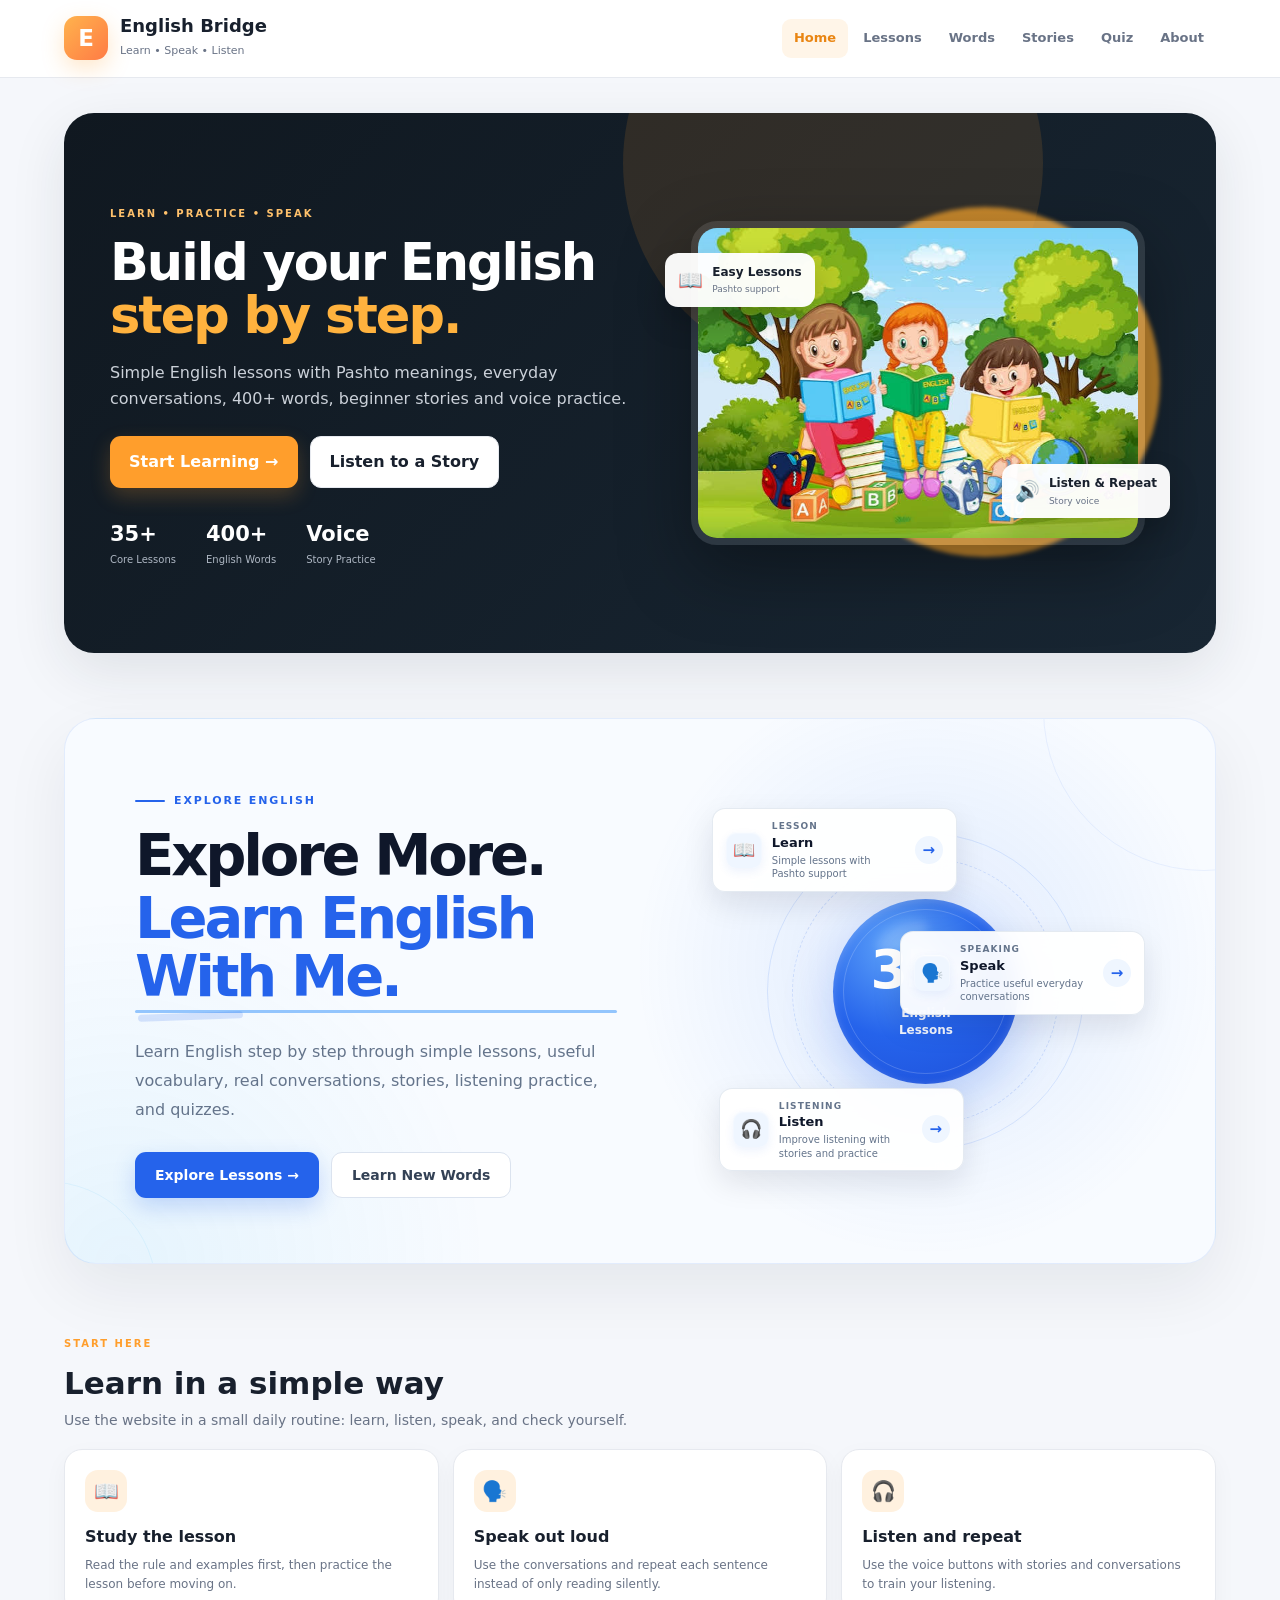
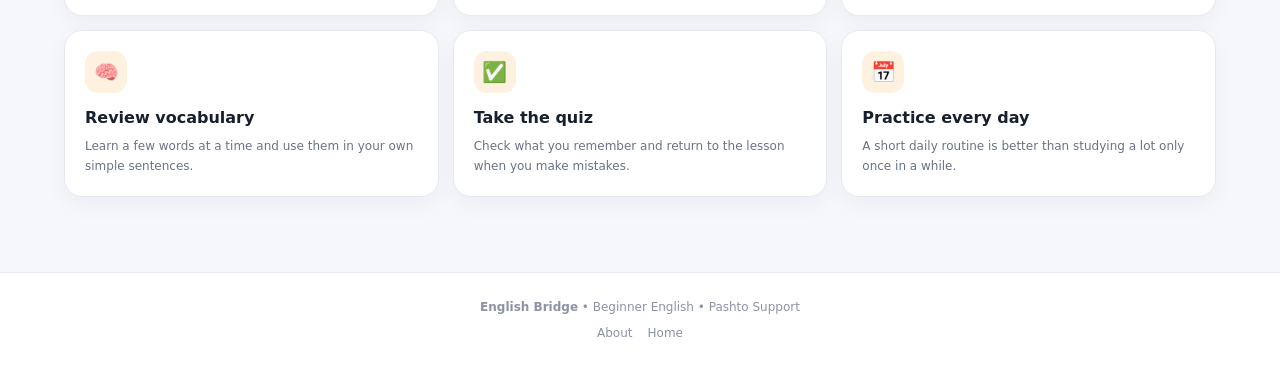
==== commit bea901bf: "All updated" ====
--- a/index.html
+++ b/index.html
@@ -1,5 +1,6 @@
 <!DOCTYPE html>
 <html lang="en">
+
 <head>
   <meta charset="UTF-8">
   <meta name="viewport" content="width=device-width, initial-scale=1.0">
@@ -7,215 +8,323 @@
   <title>English Bridge — Learn English</title>
   <link rel="stylesheet" href="style.css">
 </head>
+
 <body>
-<header class="topbar">
-  <a class="brand" href="#home" id="brandLink" aria-label="Go to home">
-    <div class="logo">E</div>
-    <div>
-      <h1>English Bridge</h1>
-      <span>Learn • Speak • Listen</span>
-    </div>
-  </a>
-
-  <button id="mobileMenu" class="icon-btn" aria-label="Open menu">☰</button>
-
-  <nav id="nav">
-    <a class="nav-btn active" href="#home">Home</a>
-    <a class="nav-btn" href="#lessons">Lessons</a>
-    <a class="nav-btn" href="#vocabulary">Words</a>
-    <a class="nav-btn" href="#stories">Stories</a>
-    <a class="nav-btn" href="#quiz">Quiz</a>
-    <a class="nav-btn" href="#about">About</a>
-  </nav>
-</header>
-
-<main>
-  <!-- HOME -->
-  <section id="home" class="page active">
-    <div class="hero">
-      <div class="hero-copy">
-        <span class="eyebrow">LEARN • PRACTICE • SPEAK</span>
-        <h2>Build your English<br><strong>step by step.</strong></h2>
-        <p>Simple English lessons with Pashto meanings, everyday conversations, 400+ words, beginner stories and voice practice.</p>
-        <div class="hero-actions">
-          <a class="primary" href="#lessons">Start Learning →</a>
-          <a class="secondary" href="#stories">Listen to a Story</a>
-        </div>
-        <div class="mini-stats">
-          <div><b>5+</b><span>Core Lessons</span></div>
-          <div><b>400+</b><span>English Words</span></div>
-          <div><b>Voice</b><span>Story Practice</span></div>
-        </div>
-      </div>
-      <div class="hero-visual">
-        <div class="hero-glow"></div>
-        <img src="assets/english-kids.jpeg" alt="Three children reading English books">
-        <div class="floating-card card-top"><span>📖</span><div><b>Easy Lessons</b><small>Pashto support</small></div></div>
-        <div class="floating-card card-bottom"><span>🔊</span><div><b>Listen & Repeat</b><small>Story voice</small></div></div>
-      </div>
-    </div>
-
-    <div class="section-heading">
+  <header class="topbar">
+    <a class="brand" href="#home" id="brandLink" aria-label="Go to home">
+      <div class="logo">E</div>
       <div>
-        <span class="eyebrow">COURSE ROADMAP</span>
-        <h2>What you will learn</h2>
-        <p>Five focused lessons that build useful English step by step.</p>
-      </div>
-      <a class="text-link" href="#lessons">View all lessons →</a>
-    </div>
-    <div id="homeLessonsPreview" class="roadmap-grid"></div>
-
-    <div class="section-heading split">
-      <div>
-        <span class="eyebrow">START HERE</span>
-        <h2>Learn in a simple way</h2>
-        <p>Use the website in a small daily routine: learn, listen, speak, and check yourself.</p>
-      </div>
-    </div>
-    <div id="homeHelpful" class="helpful-grid"></div>
-  </section>
-
-  <!-- LESSONS -->
-  <section id="lessons" class="page">
-    <div class="section-heading">
-      <div><span class="eyebrow">LESSONS</span><h2>Units 1–5</h2><p>Each lesson has its own page so students can focus without distractions.</p></div>
-    </div>
-    <div id="lessonGrid" class="lesson-grid"></div>
-  </section>
-
-  <!-- LESSON DETAIL -->
-  <section id="lessonDetail" class="page detail-page">
-    <div id="lessonDetailContent"></div>
-  </section>
-
-  <!-- VOCABULARY -->
-  <section id="vocabulary" class="page">
-    <div class="section-heading">
-      <div><span class="eyebrow">VOCABULARY</span><h2>400+ useful English words</h2><p>Every word has a Pashto meaning. Word cards use changing colors for easier visual learning.</p></div>
-    </div>
-    <div class="tool-row">
-      <input id="wordSearch" class="search-input" type="search" placeholder="Search English or Pashto...">
-      <select id="wordCategory" class="select-input"><option value="all">All categories</option></select>
-      <button id="randomWordBtn" class="secondary">🎲 Random Word</button>
-    </div>
-    <div id="randomWord" class="random-word hidden"></div>
-    <div id="wordGrid" class="word-grid"></div>
-  </section>
-
-  <!-- CONVERSATIONS -->
-  <section id="conversations" class="page">
-    <div class="section-heading">
-      <div><span class="eyebrow">SPEAKING</span><h2>Introduction conversations</h2><p>Read, listen and repeat.</p></div>
-    </div>
-    <div id="conversationFilters" class="conversation-filters"></div>
-    <div id="conversationGrid" class="conversation-grid"></div>
-  </section>
-
-  <!-- STORIES -->
-  <section id="stories" class="page">
-    <div class="section-heading">
-      <div><span class="eyebrow">STORIES + VOICE</span><h2>Basic English stories</h2><p>Use the built-in browser voice to listen and practice. The Web Speech API provides speech synthesis in supported browsers.</p></div>
-    </div>
-    <div id="storyGrid" class="story-grid"></div>
-  </section>
-
-  <!-- QUIZ -->
-  <section id="quiz" class="page">
-    <div class="quiz-shell">
-      <div id="quizIntro" class="quiz-intro">
-        <span class="eyebrow">RANDOM PRACTICE</span>
-        <h2>Test your English</h2>
-        <p>Choose a quiz length. Questions are mixed from Units 1–5 and vocabulary.</p>
-        <div class="quiz-options">
-          <button class="primary" data-quiz-length="10">10 Questions</button>
-          <button class="secondary" data-quiz-length="15">15 Questions</button>
-        </div>
-      </div>
-      <div id="quizArea" class="hidden">
-        <div class="quiz-top">
-          <div><span class="eyebrow">QUESTION <span id="qNumber">1</span></span><div class="quiz-progress"><span id="quizProgress"></span></div></div>
-          <div class="score-pill">Score: <span id="liveScore">0</span></div>
-        </div>
-        <div class="question-card">
-          <div class="unit-tag" id="questionUnit">Unit 1</div>
-          <h2 id="questionText"></h2>
-          <div id="options" class="options"></div>
-          <div id="feedback" class="feedback hidden"></div>
-          <button id="nextBtn" class="primary next hidden">Next Question →</button>
-        </div>
-      </div>
-      <div id="quizResult" class="result hidden">
-        <div class="result-circle"><span id="resultScore">0</span><small>/ <span id="resultTotal">10</span></small></div>
-        <span class="eyebrow">QUIZ COMPLETE</span>
-        <h2 id="resultTitle">Good work!</h2>
-        <p id="resultMessage"></p>
-        <div class="result-actions">
-          <button id="tryAgain" class="primary">Try Again</button>
-          <a class="secondary" href="#lessons">Review Lessons</a>
-        </div>
-      </div>
-    </div>
-  </section>
-
-  <!-- ABOUT -->
-  <section id="about" class="page">
-    <div class="about-card">
-      <span class="eyebrow">ABOUT ENGLISH BRIDGE</span>
-      <h2>A friendly learning space for beginner English.</h2>
-      <p>English Bridge is designed to make English practice simple, practical, and consistent. Students can study the lessons, build vocabulary with Pashto meanings, listen to stories and conversations, practice speaking, and test their knowledge.</p>
-
-      <div class="helpful-grid about-helpful">
-        <article class="helpful-card">
-          <span class="helpful-icon">📖</span>
-          <h3>How to use the lessons</h3>
-          <p>Start with Unit 1 and move forward one lesson at a time. Read the explanation, study the examples, then practice the topic in the quiz.</p>
-        </article>
-        <article class="helpful-card">
-          <span class="helpful-icon">🗣️</span>
-          <h3>How to practice speaking</h3>
-          <p>Open a conversation, read each line aloud, listen to the voice, and repeat it. Practice both sides of the conversation with a partner when possible.</p>
-        </article>
-        <article class="helpful-card">
-          <span class="helpful-icon">🎧</span>
-          <h3>How to improve listening</h3>
-          <p>Listen to a story or conversation more than once. First listen for the general meaning, then listen again and repeat the sentences you hear.</p>
-        </article>
-        <article class="helpful-card">
-          <span class="helpful-icon">🧠</span>
-          <h3>How to remember words</h3>
-          <p>Learn a small group of words each day. Say the English word, check the Pashto meaning, read the example, and use the word in your own sentence.</p>
-        </article>
-        <article class="helpful-card">
-          <span class="helpful-icon">⏱️</span>
-          <h3>A simple daily routine</h3>
-          <p>Try 10 minutes of vocabulary, 10 minutes of a lesson, and 10 minutes of speaking or listening. Regular short practice is easier to maintain than one long session.</p>
-        </article>
-        <article class="helpful-card">
-          <span class="helpful-icon">👨‍🏫</span>
-          <h3>For teachers</h3>
-          <p>Use the conversations for pair work, the vocabulary cards for quick review, the stories for listening practice, and the quizzes for checking progress.</p>
-        </article>
-      </div>
-
-      <div class="feature-list">
-        <div><span>01</span><div><b>Separate data</b><p>Edit lessons, words, stories and quizzes in the <code>data</code> folder.</p></div></div>
-        <div><span>02</span><div><b>Dedicated lesson pages</b><p>Each unit opens as its own lesson URL instead of returning to the landing page.</p></div></div>
-        <div><span>03</span><div><b>Voice practice</b><p>Stories and conversations can be read aloud using browser speech synthesis.</p></div></div>
-        <div><span>04</span><div><b>Pashto support</b><p>Vocabulary and key lesson explanations can include Pashto meanings for easier understanding.</p></div></div>
-      </div>
-    </div>
-  </section>
-</main>
-
-<footer>
-  <div><b>English Bridge</b> • Beginner English • Pashto Support</div>
-  <div class="footer-links"><a href="#about">About</a><a href="#home">Home</a></div>
-</footer>
-
-<script src="data/config.js"></script>
-<script src="data/lessons.js"></script>
-<script src="data/vocabulary.js"></script>
-<script src="data/quizzes.js"></script>
-<script src="script.js"></script>
+        <h1>English Bridge</h1>
+        <span>Learn • Speak • Listen</span>
+      </div>
+    </a>
+
+    <button id="mobileMenu" class="icon-btn" aria-label="Open menu">☰</button>
+
+    <nav id="nav">
+      <a class="nav-btn active" href="#home">Home</a>
+      <a class="nav-btn" href="lessons/lesson.html?id=unit-1">Lessons</a>
+      <a class="nav-btn" href="#vocabulary">Words</a>
+      <a class="nav-btn" href="#stories">Stories</a>
+      <a class="nav-btn" href="#quiz">Quiz</a>
+      <a class="nav-btn" href="#about">About</a>
+    </nav>
+  </header>
+
+  <main>
+    <!-- HOME -->
+    <section id="home" class="page active">
+      <div class="hero">
+        <div class="hero-copy">
+          <span class="eyebrow">LEARN • PRACTICE • SPEAK</span>
+          <h2>Build your English<br><strong>step by step.</strong></h2>
+          <p>Simple English lessons with Pashto meanings, everyday conversations, 400+ words, beginner stories and voice
+            practice.</p>
+          <div class="hero-actions">
+            <a class="primary" href="#lessons">Start Learning →</a>
+            <a class="secondary" href="#stories">Listen to a Story</a>
+          </div>
+          <div class="mini-stats">
+            <div><b>35+</b><span>Core Lessons</span></div>
+            <div><b>400+</b><span>English Words</span></div>
+            <div><b>Voice</b><span>Story Practice</span></div>
+          </div>
+        </div>
+        <div class="hero-visual">
+          <div class="hero-glow"></div>
+          <img src="assets/english-kids.jpeg" alt="Three children reading English books">
+          <div class="floating-card card-top"><span>📖</span>
+            <div><b>Easy Lessons</b><small>Pashto support</small></div>
+          </div>
+          <div class="floating-card card-bottom"><span>🔊</span>
+            <div><b>Listen & Repeat</b><small>Story voice</small></div>
+          </div>
+        </div>
+      </div>
+
+      <!-- EXPLORE LESSONS -->
+      <div class="explore-section">
+
+        <div class="explore-copy">
+
+          <span class="eyebrow">EXPLORE ENGLISH</span>
+
+          <h2>
+            Explore More.<br>
+            <strong>Learn English With Me.</strong>
+          </h2>
+
+          <p>
+            Learn English step by step through simple lessons,
+            useful vocabulary, real conversations, stories,
+            listening practice, and quizzes.
+          </p>
+
+          <div class="explore-actions">
+            <a class="primary" href="#lessons">
+              Explore Lessons →
+            </a>
+
+            <a class="secondary" href="#vocabulary">
+              Learn New Words
+            </a>
+          </div>
+
+        </div>
+
+        <div class="explore-visual">
+
+          <div class="explore-circle">
+            <span>35+</span>
+            <small>English<br>Lessons</small>
+          </div>
+
+          <div class="explore-item explore-item-one">
+            <div class="explore-icon">📖</div>
+
+            <div class="explore-item-content">
+              <span class="explore-label">LESSON</span>
+              <b>Learn</b>
+              <small>Simple lessons with Pashto support</small>
+            </div>
+
+            <span class="explore-arrow">→</span>
+          </div>
+
+
+          <div class="explore-item explore-item-two">
+            <div class="explore-icon">🗣️</div>
+
+            <div class="explore-item-content">
+              <span class="explore-label">SPEAKING</span>
+              <b>Speak</b>
+              <small>Practice useful everyday conversations</small>
+            </div>
+
+            <span class="explore-arrow">→</span>
+          </div>
+
+
+          <div class="explore-item explore-item-three">
+            <div class="explore-icon">🎧</div>
+
+            <div class="explore-item-content">
+              <span class="explore-label">LISTENING</span>
+              <b>Listen</b>
+              <small>Improve listening with stories and practice</small>
+            </div>
+
+            <span class="explore-arrow">→</span>
+          </div>
+        </div>
+
+      </div>
+
+
+      <div class="section-heading split">
+        <div>
+          <span class="eyebrow">START HERE</span>
+          <h2>Learn in a simple way</h2>
+          <p>Use the website in a small daily routine: learn, listen, speak, and check yourself.</p>
+        </div>
+      </div>
+      <div id="homeHelpful" class="helpful-grid"></div>
+    </section>
+
+    <!-- LESSONS -->
+
+
+    <!-- LESSON DETAIL -->
+
+
+    <!-- VOCABULARY -->
+    <section id="vocabulary" class="page">
+      <div class="section-heading">
+        <div><span class="eyebrow">VOCABULARY</span>
+          <h2>400+ useful English words</h2>
+          <p>Every word has a Pashto meaning. Word cards use changing colors for easier visual learning.</p>
+        </div>
+      </div>
+      <div class="tool-row">
+        <input id="wordSearch" class="search-input" type="search" placeholder="Search English or Pashto...">
+        <select id="wordCategory" class="select-input">
+          <option value="all">All categories</option>
+        </select>
+        <button id="randomWordBtn" class="secondary">🎲 Random Word</button>
+      </div>
+      <div id="randomWord" class="random-word hidden"></div>
+      <div id="wordGrid" class="word-grid"></div>
+    </section>
+
+    <!-- CONVERSATIONS -->
+    <section id="conversations" class="page">
+      <div class="section-heading">
+        <div><span class="eyebrow">SPEAKING</span>
+          <h2>Introduction conversations</h2>
+          <p>Read, listen and repeat.</p>
+        </div>
+      </div>
+      <div id="conversationFilters" class="conversation-filters"></div>
+      <div id="conversationGrid" class="conversation-grid"></div>
+    </section>
+
+    <!-- STORIES -->
+    <section id="stories" class="page">
+      <div class="section-heading">
+        <div><span class="eyebrow">STORIES + VOICE</span>
+          <h2>Basic English stories</h2>
+          <p>Use the built-in browser voice to listen and practice. The Web Speech API provides speech synthesis in
+            supported browsers.</p>
+        </div>
+      </div>
+      <div id="storyGrid" class="story-grid"></div>
+    </section>
+
+    <!-- QUIZ -->
+    <section id="quiz" class="page">
+      <div class="quiz-shell">
+        <div id="quizIntro" class="quiz-intro">
+          <span class="eyebrow">RANDOM PRACTICE</span>
+          <h2>Test your English</h2>
+          <p>Choose a quiz length. Questions are mixed from Units 1–5 and vocabulary.</p>
+          <div class="quiz-options">
+            <button class="primary" data-quiz-length="10">10 Questions</button>
+            <button class="secondary" data-quiz-length="15">15 Questions</button>
+          </div>
+        </div>
+        <div id="quizArea" class="hidden">
+          <div class="quiz-top">
+            <div><span class="eyebrow">QUESTION <span id="qNumber">1</span></span>
+              <div class="quiz-progress"><span id="quizProgress"></span></div>
+            </div>
+            <div class="score-pill">Score: <span id="liveScore">0</span></div>
+          </div>
+          <div class="question-card">
+            <div class="unit-tag" id="questionUnit">Unit 1</div>
+            <h2 id="questionText"></h2>
+            <div id="options" class="options"></div>
+            <div id="feedback" class="feedback hidden"></div>
+            <button id="nextBtn" class="primary next hidden">Next Question →</button>
+          </div>
+        </div>
+        <div id="quizResult" class="result hidden">
+          <div class="result-circle"><span id="resultScore">0</span><small>/ <span id="resultTotal">10</span></small>
+          </div>
+          <span class="eyebrow">QUIZ COMPLETE</span>
+          <h2 id="resultTitle">Good work!</h2>
+          <p id="resultMessage"></p>
+          <div class="result-actions">
+            <button id="tryAgain" class="primary">Try Again</button>
+            <a class="secondary" href="#lessons">Review Lessons</a>
+          </div>
+        </div>
+      </div>
+    </section>
+
+    <!-- ABOUT -->
+    <section id="about" class="page">
+      <div class="about-card">
+        <span class="eyebrow">ABOUT ENGLISH BRIDGE</span>
+        <h2>A friendly learning space for beginner English.</h2>
+        <p>English Bridge is designed to make English practice simple, practical, and consistent. Students can study the
+          lessons, build vocabulary with Pashto meanings, listen to stories and conversations, practice speaking, and
+          test their knowledge.</p>
+
+        <div class="helpful-grid about-helpful">
+          <article class="helpful-card">
+            <span class="helpful-icon">📖</span>
+            <h3>How to use the lessons</h3>
+            <p>Start with Unit 1 and move forward one lesson at a time. Read the explanation, study the examples, then
+              practice the topic in the quiz.</p>
+          </article>
+          <article class="helpful-card">
+            <span class="helpful-icon">🗣️</span>
+            <h3>How to practice speaking</h3>
+            <p>Open a conversation, read each line aloud, listen to the voice, and repeat it. Practice both sides of the
+              conversation with a partner when possible.</p>
+          </article>
+          <article class="helpful-card">
+            <span class="helpful-icon">🎧</span>
+            <h3>How to improve listening</h3>
+            <p>Listen to a story or conversation more than once. First listen for the general meaning, then listen again
+              and repeat the sentences you hear.</p>
+          </article>
+          <article class="helpful-card">
+            <span class="helpful-icon">🧠</span>
+            <h3>How to remember words</h3>
+            <p>Learn a small group of words each day. Say the English word, check the Pashto meaning, read the example,
+              and use the word in your own sentence.</p>
+          </article>
+          <article class="helpful-card">
+            <span class="helpful-icon">⏱️</span>
+            <h3>A simple daily routine</h3>
+            <p>Try 10 minutes of vocabulary, 10 minutes of a lesson, and 10 minutes of speaking or listening. Regular
+              short practice is easier to maintain than one long session.</p>
+          </article>
+          <article class="helpful-card">
+            <span class="helpful-icon">👨‍🏫</span>
+            <h3>For teachers</h3>
+            <p>Use the conversations for pair work, the vocabulary cards for quick review, the stories for listening
+              practice, and the quizzes for checking progress.</p>
+          </article>
+        </div>
+
+        <div class="feature-list">
+          <div><span>01</span>
+            <div><b>Separate data</b>
+              <p>Edit lessons, words, stories and quizzes in the <code>data</code> folder.</p>
+            </div>
+          </div>
+          <div><span>02</span>
+            <div><b>Dedicated lesson pages</b>
+              <p>Each unit opens as its own lesson URL instead of returning to the landing page.</p>
+            </div>
+          </div>
+          <div><span>03</span>
+            <div><b>Voice practice</b>
+              <p>Stories and conversations can be read aloud using browser speech synthesis.</p>
+            </div>
+          </div>
+          <div><span>04</span>
+            <div><b>Pashto support</b>
+              <p>Vocabulary and key lesson explanations can include Pashto meanings for easier understanding.</p>
+            </div>
+          </div>
+        </div>
+      </div>
+    </section>
+  </main>
+
+  <footer>
+    <div><b>English Bridge</b> • Beginner English • Pashto Support</div>
+    <div class="footer-links"><a href="#about">About</a><a href="#home">Home</a></div>
+  </footer>
+
+  <script src="data/config.js"></script>
+  <script src="data/lessons.js"></script>
+  <script src="data/vocabulary.js"></script>
+  <script src="data/quizzes.js"></script>
+  <script src="script.js"></script>
 </body>
-</html>
+
+</html>
--- a/style.css
+++ b/style.css
@@ -1,107 +1,3208 @@
-*{box-sizing:border-box;margin:0;padding:0}
-:root{
- --ink:#18202d;--muted:#697386;--line:#e6e9ef;--bg:#f5f7fb;--card:#fff;
- --primary:#ff9e2c;--primary-dark:#e98512;--purple:#5b5ce2;--green:#18a56b;
- --shadow:0 18px 55px rgba(28,35,50,.10);--radius:22px;
-}
-html{scroll-behavior:smooth}
-body{font-family:Inter,ui-sans-serif,system-ui,-apple-system,BlinkMacSystemFont,"Segoe UI",sans-serif;background:var(--bg);color:var(--ink);line-height:1.6}
-a{text-decoration:none;color:inherit}
-button,input,select{font:inherit}
-button{cursor:pointer;border:0}
-.topbar{height:78px;background:#fff;border-bottom:1px solid var(--line);display:flex;align-items:center;justify-content:space-between;padding:0 5%;position:sticky;top:0;z-index:30}
-.brand{display:flex;align-items:center;gap:12px}
-.logo{width:44px;height:44px;border-radius:13px;background:linear-gradient(135deg,#ffb34d,#ff7b45);color:#fff;display:grid;place-items:center;font-weight:900;font-size:23px;box-shadow:0 8px 22px rgba(255,158,44,.25)}
-.brand h1{font-size:18px;line-height:1.1}.brand span{font-size:11px;color:var(--muted)}
-nav{display:flex;gap:3px;align-items:center}.nav-btn{padding:9px 12px;border-radius:9px;color:var(--muted);font-weight:700;font-size:13px}.nav-btn:hover,.nav-btn.active{background:#fff5e8;color:var(--primary-dark)}
-.icon-btn{display:none;background:#f1f3f7;padding:9px 12px;border-radius:10px}
-main{max-width:1200px;margin:auto;padding:35px 24px 75px}.page{display:none}.page.active{display:block}
-.hero{min-height:540px;display:grid;grid-template-columns:1.02fr .98fr;gap:30px;align-items:center;background:linear-gradient(135deg,#101820,#182633);border-radius:30px;padding:45px 46px;color:#fff;overflow:hidden;position:relative;box-shadow:var(--shadow)}
-.hero:before{content:"";position:absolute;width:420px;height:420px;border-radius:50%;background:rgba(255,158,44,.12);right:15%;top:-160px}
-.eyebrow{font-size:10px;letter-spacing:2px;font-weight:900;color:var(--primary)}
-.hero .eyebrow{color:#ffc16b}.hero h2{font-size:51px;line-height:1.03;letter-spacing:-2px;margin:13px 0 18px}.hero h2 strong{color:#ffb23e}.hero-copy>p{color:#cbd1d9;max-width:570px;font-size:16px}
-.hero-actions,.quiz-options,.result-actions{display:flex;gap:12px;margin-top:25px;flex-wrap:wrap}
-.primary,.secondary{display:inline-flex;align-items:center;justify-content:center;padding:12px 19px;border-radius:11px;font-weight:800;transition:.2s}
-.primary{background:var(--primary);color:#fff;box-shadow:0 8px 20px rgba(255,158,44,.22)}.primary:hover{background:var(--primary-dark);transform:translateY(-1px)}
-.secondary{background:#fff;border:1px solid var(--line);color:var(--ink)}.secondary:hover{border-color:#ffc978;color:var(--primary-dark)}
-.mini-stats{display:flex;gap:30px;margin-top:30px}.mini-stats div{display:flex;flex-direction:column}.mini-stats b{font-size:21px}.mini-stats span{font-size:10px;color:#aeb7c3}
-.hero-visual{position:relative;min-height:420px;display:grid;place-items:center}.hero-visual img{width:90%;max-height:390px;object-fit:cover;border-radius:26px;position:relative;z-index:2;box-shadow:0 25px 70px rgba(0,0,0,.35);border:7px solid rgba(255,255,255,.10)}
-.hero-glow{position:absolute;width:350px;height:350px;border-radius:50%;background:#f9a62e;filter:blur(2px);opacity:.75;right:2%;top:8%}
-.floating-card{position:absolute;z-index:4;background:rgba(255,255,255,.96);color:var(--ink);border-radius:13px;padding:10px 13px;display:flex;gap:9px;align-items:center;box-shadow:0 14px 30px rgba(0,0,0,.18);font-size:12px}.floating-card span{font-size:20px}.floating-card small{display:block;color:var(--muted);font-size:9px}.card-top{left:0;top:80px}.card-bottom{right:0;bottom:75px}
-.section-heading{margin:42px 0 18px;display:flex;align-items:end;justify-content:space-between;gap:20px}.section-heading h2{font-size:31px;margin-top:4px}.section-heading p{color:var(--muted);font-size:14px}.text-link{color:var(--purple);font-weight:800;font-size:13px;white-space:nowrap}.split{margin-top:50px}
-.topic-grid{display:grid;grid-template-columns:repeat(4,1fr);gap:14px}.topic-grid.large{grid-template-columns:repeat(3,1fr)}
-.topic-card{background:#fff;border:1px solid var(--line);border-radius:18px;padding:20px;box-shadow:0 8px 25px rgba(30,35,55,.04);transition:.2s}.topic-card:hover{transform:translateY(-4px);box-shadow:var(--shadow)}
-.topic-icon{width:42px;height:42px;border-radius:13px;display:grid;place-items:center;background:#fff1df;font-size:20px;margin-bottom:13px}.topic-card h3{font-size:16px}.topic-card p{font-size:12px;color:var(--muted);margin-top:4px}.topic-level{display:inline-block;margin-top:12px;padding:5px 8px;background:#f5f5ff;color:var(--purple);border-radius:7px;font-size:10px;font-weight:800}
-.conversation-preview,.conversation-card,.story-card{background:#fff;border:1px solid var(--line);border-radius:20px;padding:23px;box-shadow:0 8px 25px rgba(30,35,55,.04)}
-.conversation-preview{max-width:900px}.dialogue{display:grid;gap:10px}.line{display:flex;gap:10px;align-items:flex-start}.speaker{min-width:90px;color:var(--purple);font-weight:800;font-size:12px}.speech{background:#f7f8fc;border-radius:12px;padding:9px 12px;font-size:14px;flex:1}
-.lesson-grid{display:grid;grid-template-columns:repeat(2,1fr);gap:15px}.lesson-card{background:#fff;border:1px solid var(--line);border-radius:20px;padding:22px;display:flex;gap:16px;box-shadow:0 8px 25px rgba(30,35,55,.04);transition:.2s}.lesson-card:hover{transform:translateY(-3px);box-shadow:var(--shadow)}
-.unit-badge{min-width:58px;height:58px;border-radius:16px;background:#fff0df;color:#d87800;display:grid;place-items:center;font-weight:900}.lesson-card h3{font-size:18px}.lesson-card p{font-size:13px;color:var(--muted);margin:5px 0}.lesson-card .topic{font-size:11px;color:var(--purple);font-weight:800}
-.detail-page{max-width:950px;margin:auto}.detail-hero{background:#101820;color:#fff;border-radius:25px;padding:34px;margin-bottom:18px}.detail-hero h2{font-size:36px;line-height:1.1;margin:7px 0}.detail-hero p{color:#c8d0d9}.back-link{display:inline-block;margin-bottom:15px;color:#ffc16b;font-weight:800}
-.lesson-section{background:#fff;border:1px solid var(--line);border-radius:19px;padding:25px;margin:14px 0}.lesson-section h3{font-size:21px}.pashto{color:#b56a00;font-size:14px;margin:3px 0 12px;direction:rtl}.rule{background:#f8f8fd;border-left:4px solid var(--purple);padding:12px 15px;border-radius:9px;margin:8px 0;font-size:14px}.example{background:#effaf5;border-left:4px solid var(--green);padding:12px 15px;border-radius:9px;margin:8px 0;font-size:14px}
-.tool-row,.search-input,.select-input{background:#fff;border:1px solid var(--line);border-radius:11px;padding:12px 14px;outline:none}.search-input{flex:1;min-width:230px}.select-input{min-width:180px}.search-input:focus{border-color:#ffbd62}
-.word-grid{display:grid;grid-template-columns:repeat(4,1fr);gap:13px}.word-card{border-radius:17px;padding:18px;min-height:145px;position:relative;overflow:hidden;border:1px solid rgba(0,0,0,.04);box-shadow:0 9px 25px rgba(30,35,55,.05)}.word-card:nth-child(5n+1){background:#fff1f4}.word-card:nth-child(5n+2){background:#eef9ff}.word-card:nth-child(5n+3){background:#fff6e8}.word-card:nth-child(5n+4){background:#f1f0ff}.word-card:nth-child(5n+5){background:#eefbf4}.word-card h3{font-size:19px}.word-card .meaning{font-size:17px;direction:rtl;margin-top:2px}.word-card .category{font-size:9px;text-transform:uppercase;letter-spacing:1px;color:#6d7584;font-weight:800;margin-top:8px}.word-card .example{border:0;background:rgba(255,255,255,.65);font-size:11px;margin-top:10px;padding:7px;border-radius:8px}
-.random-word{background:#101820;color:#fff;border-radius:18px;padding:20px;margin:15px 0}.random-word b{color:#ffc16b}.hidden{display:none!important}
-.conversation-grid,.story-grid{display:grid;grid-template-columns:1fr 1fr;gap:15px}.conversation-card h3,.story-card h3{font-size:19px;margin-bottom:2px}.story-card .story-text{background:#f7f8fc;padding:16px;border-radius:13px;margin:14px 0;font-size:15px}.story-meta{color:var(--muted);font-size:11px}.listen-row{display:flex;gap:8px;flex-wrap:wrap;margin-top:12px}
-.listen-btn{padding:9px 12px;border-radius:9px;background:#101820;color:#fff;font-weight:800;font-size:12px}.stop-btn{padding:9px 12px;border-radius:9px;background:#fff;border:1px solid var(--line);font-weight:800;font-size:12px}
-
-.quiz-shell{max-width:850px;margin:10px auto}.quiz-intro,.question-card,.result,.about-card{background:#fff;border:1px solid var(--line);border-radius:23px;padding:42px;box-shadow:var(--shadow)}.quiz-intro{text-align:center}.quiz-intro h2,.result h2{font-size:38px;margin:7px 0}.quiz-intro p{color:var(--muted);max-width:600px;margin:auto}.quiz-options{justify-content:center}.quiz-top{display:flex;justify-content:space-between;align-items:end;margin-bottom:14px}.score-pill{background:#fff;border:1px solid var(--line);padding:8px 13px;border-radius:20px;font-size:13px;font-weight:800}.quiz-progress{margin-top:7px;width:260px;height:6px;background:#e9eaf1;border-radius:20px;overflow:hidden}.quiz-progress span{display:block;height:100%;background:var(--primary);border-radius:20px}.question-card{padding:32px}.unit-tag{display:inline-block;background:#f0f0ff;color:var(--purple);font-size:11px;font-weight:800;padding:5px 9px;border-radius:7px}.question-card h2{font-size:27px;line-height:1.3;margin:16px 0 23px}.options{display:grid;gap:11px}.option{padding:14px 16px;border:1px solid var(--line);background:#fff;border-radius:11px;text-align:left;display:flex;gap:12px;align-items:center}.option:hover:not(:disabled){border-color:#a8a9ed;background:#fafaff}.option .letter{width:30px;height:30px;display:grid;place-items:center;border-radius:8px;background:#f1f2f6;font-weight:800;color:#596174;flex-shrink:0}.option.correct{border-color:#8ad8b8;background:#effbf6}.option.correct .letter{background:#d7f4e7;color:var(--green)}.option.wrong{border-color:#f0a0a0;background:#fff5f5}.option.wrong .letter{background:#fde0e0;color:#b23d3d}.option:disabled{cursor:default}.feedback{margin-top:17px;padding:14px 16px;border-radius:10px;font-size:14px}.feedback.good{background:#effbf6;color:#147b52}.feedback.bad{background:#fff5f5;color:#9b3d3d}.next{margin-top:18px}
-.result{text-align:center}.result-circle{width:130px;height:130px;border-radius:50%;background:#fff0df;color:#d87800;display:grid;place-content:center;margin:0 auto 20px;font-size:40px;font-weight:900}.result-circle small{font-size:14px;color:var(--muted)}
-.about-card{max-width:900px;margin:auto}.about-card h2{font-size:39px;margin:8px 0 10px}.about-card>p{color:var(--muted)}.feature-list{margin-top:25px;display:grid;gap:14px}.feature-list>div{display:flex;gap:15px;padding:17px;background:#f8f8fc;border-radius:12px}.feature-list>div>span{font-weight:900;color:var(--purple)}.feature-list p{font-size:13px;color:var(--muted)}
-footer{text-align:center;padding:25px;color:#8b93a5;font-size:12px;border-top:1px solid var(--line);background:#fff}.footer-links{display:flex;justify-content:center;gap:15px;margin-top:6px}.footer-links a:hover{color:var(--purple)}
-@media(max-width:1000px){nav{gap:0}.nav-btn{padding:8px 8px}.topic-grid{grid-template-columns:repeat(2,1fr)}.word-grid{grid-template-columns:repeat(3,1fr)}}
-@media(max-width:760px){.topbar{padding:0 18px}.icon-btn{display:block}nav{display:none;position:absolute;top:78px;left:0;right:0;background:#fff;padding:10px 18px;border-bottom:1px solid var(--line);flex-direction:column;align-items:stretch}.nav-btn{text-align:left}.hero{grid-template-columns:1fr;padding:32px 25px}.hero h2{font-size:40px}.hero-visual{min-height:320px}.hero-visual img{width:100%}.card-top{left:0}.card-bottom{right:0}.lesson-grid,.conversation-grid,.story-grid{grid-template-columns:1fr}.word-grid{grid-template-columns:repeat(2,1fr)}}
-@media(max-width:520px){main{padding:25px 15px 55px}.hero{border-radius:22px}.topic-grid,.topic-grid.large{grid-template-columns:1fr}.word-grid{grid-template-columns:1fr}.section-heading{align-items:flex-start;flex-direction:column}.hero-actions,.mini-stats{gap:9px}.mini-stats{justify-content:space-between}.quiz-intro,.question-card,.result,.about-card{padding:25px}.quiz-progress{width:180px}.question-card h2{font-size:22px}}
+* {
+  box-sizing: border-box;
+  margin: 0;
+  padding: 0;
+}
+:root {
+  --ink: #18202d;
+  --muted: #697386;
+  --line: #e6e9ef;
+  --bg: #f5f7fb;
+  --card: #fff;
+  --primary: #ff9e2c;
+  --primary-dark: #e98512;
+  --purple: #5b5ce2;
+  --green: #18a56b;
+  --shadow: 0 18px 55px rgba(28, 35, 50, 0.1);
+  --radius: 22px;
+}
+html {
+  scroll-behavior: smooth;
+}
+body {
+  font-family:
+    Inter,
+    ui-sans-serif,
+    system-ui,
+    -apple-system,
+    BlinkMacSystemFont,
+    "Segoe UI",
+    sans-serif;
+  background: var(--bg);
+  color: var(--ink);
+  line-height: 1.6;
+}
+a {
+  text-decoration: none;
+  color: inherit;
+}
+button,
+input,
+select {
+  font: inherit;
+}
+button {
+  cursor: pointer;
+  border: 0;
+}
+.topbar {
+  height: 78px;
+  background: #fff;
+  border-bottom: 1px solid var(--line);
+  display: flex;
+  align-items: center;
+  justify-content: space-between;
+  padding: 0 5%;
+  position: sticky;
+  top: 0;
+  z-index: 30;
+}
+.brand {
+  display: flex;
+  align-items: center;
+  gap: 12px;
+}
+.logo {
+  width: 44px;
+  height: 44px;
+  border-radius: 13px;
+  background: linear-gradient(135deg, #ffb34d, #ff7b45);
+  color: #fff;
+  display: grid;
+  place-items: center;
+  font-weight: 900;
+  font-size: 23px;
+  box-shadow: 0 8px 22px rgba(255, 158, 44, 0.25);
+}
+.brand h1 {
+  font-size: 18px;
+  line-height: 1.1;
+}
+.brand span {
+  font-size: 11px;
+  color: var(--muted);
+}
+nav {
+  display: flex;
+  gap: 3px;
+  align-items: center;
+}
+.nav-btn {
+  padding: 9px 12px;
+  border-radius: 9px;
+  color: var(--muted);
+  font-weight: 700;
+  font-size: 13px;
+}
+.nav-btn:hover,
+.nav-btn.active {
+  background: #fff5e8;
+  color: var(--primary-dark);
+}
+.icon-btn {
+  display: none;
+  background: #f1f3f7;
+  padding: 9px 12px;
+  border-radius: 10px;
+}
+main {
+  max-width: 1200px;
+  margin: auto;
+  padding: 35px 24px 75px;
+}
+.page {
+  display: none;
+}
+.page.active {
+  display: block;
+}
+.hero {
+  min-height: 540px;
+  display: grid;
+  grid-template-columns: 1.02fr 0.98fr;
+  gap: 30px;
+  align-items: center;
+  background: linear-gradient(135deg, #101820, #182633);
+  border-radius: 30px;
+  padding: 45px 46px;
+  color: #fff;
+  overflow: hidden;
+  position: relative;
+  box-shadow: var(--shadow);
+}
+.hero:before {
+  content: "";
+  position: absolute;
+  width: 420px;
+  height: 420px;
+  border-radius: 50%;
+  background: rgba(255, 158, 44, 0.12);
+  right: 15%;
+  top: -160px;
+}
+.eyebrow {
+  font-size: 10px;
+  letter-spacing: 2px;
+  font-weight: 900;
+  color: var(--primary);
+}
+.hero .eyebrow {
+  color: #ffc16b;
+}
+.hero h2 {
+  font-size: 51px;
+  line-height: 1.03;
+  letter-spacing: -2px;
+  margin: 13px 0 18px;
+}
+.hero h2 strong {
+  color: #ffb23e;
+}
+.hero-copy > p {
+  color: #cbd1d9;
+  max-width: 570px;
+  font-size: 16px;
+}
+.hero-actions,
+.quiz-options,
+.result-actions {
+  display: flex;
+  gap: 12px;
+  margin-top: 25px;
+  flex-wrap: wrap;
+}
+.primary,
+.secondary {
+  display: inline-flex;
+  align-items: center;
+  justify-content: center;
+  padding: 12px 19px;
+  border-radius: 11px;
+  font-weight: 800;
+  transition: 0.2s;
+}
+.primary {
+  background: var(--primary);
+  color: #fff;
+  box-shadow: 0 8px 20px rgba(255, 158, 44, 0.22);
+}
+.primary:hover {
+  background: var(--primary-dark);
+  transform: translateY(-1px);
+}
+.secondary {
+  background: #fff;
+  border: 1px solid var(--line);
+  color: var(--ink);
+}
+.secondary:hover {
+  border-color: #ffc978;
+  color: var(--primary-dark);
+}
+.mini-stats {
+  display: flex;
+  gap: 30px;
+  margin-top: 30px;
+}
+.mini-stats div {
+  display: flex;
+  flex-direction: column;
+}
+.mini-stats b {
+  font-size: 21px;
+}
+.mini-stats span {
+  font-size: 10px;
+  color: #aeb7c3;
+}
+.hero-visual {
+  position: relative;
+  min-height: 420px;
+  display: grid;
+  place-items: center;
+}
+.hero-visual img {
+  width: 90%;
+  max-height: 390px;
+  object-fit: cover;
+  border-radius: 26px;
+  position: relative;
+  z-index: 2;
+  box-shadow: 0 25px 70px rgba(0, 0, 0, 0.35);
+  border: 7px solid rgba(255, 255, 255, 0.1);
+}
+.hero-glow {
+  position: absolute;
+  width: 350px;
+  height: 350px;
+  border-radius: 50%;
+  background: #f9a62e;
+  filter: blur(2px);
+  opacity: 0.75;
+  right: 2%;
+  top: 8%;
+}
+.floating-card {
+  position: absolute;
+  z-index: 4;
+  background: rgba(255, 255, 255, 0.96);
+  color: var(--ink);
+  border-radius: 13px;
+  padding: 10px 13px;
+  display: flex;
+  gap: 9px;
+  align-items: center;
+  box-shadow: 0 14px 30px rgba(0, 0, 0, 0.18);
+  font-size: 12px;
+}
+.floating-card span {
+  font-size: 20px;
+}
+.floating-card small {
+  display: block;
+  color: var(--muted);
+  font-size: 9px;
+}
+.card-top {
+  left: 0;
+  top: 80px;
+}
+.card-bottom {
+  right: 0;
+  bottom: 75px;
+}
+.section-heading {
+  margin: 42px 0 18px;
+  display: flex;
+  align-items: end;
+  justify-content: space-between;
+  gap: 20px;
+}
+.section-heading h2 {
+  font-size: 31px;
+  margin-top: 4px;
+}
+.section-heading p {
+  color: var(--muted);
+  font-size: 14px;
+}
+.text-link {
+  color: var(--purple);
+  font-weight: 800;
+  font-size: 13px;
+  white-space: nowrap;
+}
+.split {
+  margin-top: 50px;
+}
+.topic-grid {
+  display: grid;
+  grid-template-columns: repeat(4, 1fr);
+  gap: 14px;
+}
+.topic-grid.large {
+  grid-template-columns: repeat(3, 1fr);
+}
+.topic-card {
+  background: #fff;
+  border: 1px solid var(--line);
+  border-radius: 18px;
+  padding: 20px;
+  box-shadow: 0 8px 25px rgba(30, 35, 55, 0.04);
+  transition: 0.2s;
+}
+.topic-card:hover {
+  transform: translateY(-4px);
+  box-shadow: var(--shadow);
+}
+.topic-icon {
+  width: 42px;
+  height: 42px;
+  border-radius: 13px;
+  display: grid;
+  place-items: center;
+  background: #fff1df;
+  font-size: 20px;
+  margin-bottom: 13px;
+}
+.topic-card h3 {
+  font-size: 16px;
+}
+.topic-card p {
+  font-size: 12px;
+  color: var(--muted);
+  margin-top: 4px;
+}
+.topic-level {
+  display: inline-block;
+  margin-top: 12px;
+  padding: 5px 8px;
+  background: #f5f5ff;
+  color: var(--purple);
+  border-radius: 7px;
+  font-size: 10px;
+  font-weight: 800;
+}
+.conversation-preview,
+.conversation-card,
+.story-card {
+  background: #fff;
+  border: 1px solid var(--line);
+  border-radius: 20px;
+  padding: 23px;
+  box-shadow: 0 8px 25px rgba(30, 35, 55, 0.04);
+}
+.conversation-preview {
+  max-width: 900px;
+}
+.dialogue {
+  display: grid;
+  gap: 10px;
+}
+.line {
+  display: flex;
+  gap: 10px;
+  align-items: flex-start;
+}
+.speaker {
+  min-width: 90px;
+  color: var(--purple);
+  font-weight: 800;
+  font-size: 12px;
+}
+.speech {
+  background: #f7f8fc;
+  border-radius: 12px;
+  padding: 9px 12px;
+  font-size: 14px;
+  flex: 1;
+}
+.lesson-grid {
+  display: grid;
+  grid-template-columns: repeat(2, 1fr);
+  gap: 15px;
+}
+.lesson-card {
+  background: #fff;
+  border: 1px solid var(--line);
+  border-radius: 20px;
+  padding: 22px;
+  display: flex;
+  gap: 16px;
+  box-shadow: 0 8px 25px rgba(30, 35, 55, 0.04);
+  transition: 0.2s;
+}
+.lesson-card:hover {
+  transform: translateY(-3px);
+  box-shadow: var(--shadow);
+}
+.unit-badge {
+  min-width: 58px;
+  height: 58px;
+  border-radius: 16px;
+  background: #fff0df;
+  color: #d87800;
+  display: grid;
+  place-items: center;
+  font-weight: 900;
+}
+.lesson-card h3 {
+  font-size: 18px;
+}
+.lesson-card p {
+  font-size: 13px;
+  color: var(--muted);
+  margin: 5px 0;
+}
+.lesson-card .topic {
+  font-size: 11px;
+  color: var(--purple);
+  font-weight: 800;
+}
+.detail-page {
+  max-width: 950px;
+  margin: auto;
+}
+.detail-hero {
+  background: #101820;
+  color: #fff;
+  border-radius: 25px;
+  padding: 34px;
+  margin-bottom: 18px;
+}
+.detail-hero h2 {
+  font-size: 36px;
+  line-height: 1.1;
+  margin: 7px 0;
+}
+.detail-hero p {
+  color: #c8d0d9;
+}
+.back-link {
+  display: inline-block;
+  margin-bottom: 15px;
+  color: #ffc16b;
+  font-weight: 800;
+}
+.lesson-section {
+  background: #fff;
+  border: 1px solid var(--line);
+  border-radius: 19px;
+  padding: 25px;
+  margin: 14px 0;
+}
+.lesson-section h3 {
+  font-size: 21px;
+}
+.pashto {
+  color: #b56a00;
+  font-size: 14px;
+  margin: 3px 0 12px;
+  direction: rtl;
+}
+.rule {
+  background: #f8f8fd;
+  border-left: 4px solid var(--purple);
+  padding: 12px 15px;
+  border-radius: 9px;
+  margin: 8px 0;
+  font-size: 14px;
+}
+.example {
+  background: #effaf5;
+  border-left: 4px solid var(--green);
+  padding: 12px 15px;
+  border-radius: 9px;
+  margin: 8px 0;
+  font-size: 14px;
+}
+.tool-row,
+.search-input,
+.select-input {
+  background: #fff;
+  border: 1px solid var(--line);
+  border-radius: 11px;
+  padding: 12px 14px;
+  outline: none;
+}
+.search-input {
+  flex: 1;
+  min-width: 230px;
+}
+.select-input {
+  min-width: 180px;
+}
+.search-input:focus {
+  border-color: #ffbd62;
+}
+.word-grid {
+  display: grid;
+  grid-template-columns: repeat(4, 1fr);
+  gap: 13px;
+}
+.word-card {
+  border-radius: 17px;
+  padding: 18px;
+  min-height: 145px;
+  position: relative;
+  overflow: hidden;
+  border: 1px solid rgba(0, 0, 0, 0.04);
+  box-shadow: 0 9px 25px rgba(30, 35, 55, 0.05);
+}
+.word-card:nth-child(5n + 1) {
+  background: #fff1f4;
+}
+.word-card:nth-child(5n + 2) {
+  background: #eef9ff;
+}
+.word-card:nth-child(5n + 3) {
+  background: #fff6e8;
+}
+.word-card:nth-child(5n + 4) {
+  background: #f1f0ff;
+}
+.word-card:nth-child(5n + 5) {
+  background: #eefbf4;
+}
+.word-card h3 {
+  font-size: 19px;
+}
+.word-card .meaning {
+  font-size: 17px;
+  direction: rtl;
+  margin-top: 2px;
+}
+.word-card .category {
+  font-size: 9px;
+  text-transform: uppercase;
+  letter-spacing: 1px;
+  color: #6d7584;
+  font-weight: 800;
+  margin-top: 8px;
+}
+.word-card .example {
+  border: 0;
+  background: rgba(255, 255, 255, 0.65);
+  font-size: 11px;
+  margin-top: 10px;
+  padding: 7px;
+  border-radius: 8px;
+}
+.random-word {
+  background: #101820;
+  color: #fff;
+  border-radius: 18px;
+  padding: 20px;
+  margin: 15px 0;
+}
+.random-word b {
+  color: #ffc16b;
+}
+.hidden {
+  display: none !important;
+}
+.conversation-grid,
+.story-grid {
+  display: grid;
+  grid-template-columns: 1fr 1fr;
+  gap: 15px;
+}
+.conversation-card h3,
+.story-card h3 {
+  font-size: 19px;
+  margin-bottom: 2px;
+}
+.story-card .story-text {
+  background: #f7f8fc;
+  padding: 16px;
+  border-radius: 13px;
+  margin: 14px 0;
+  font-size: 15px;
+}
+.story-meta {
+  color: var(--muted);
+  font-size: 11px;
+}
+.listen-row {
+  display: flex;
+  gap: 8px;
+  flex-wrap: wrap;
+  margin-top: 12px;
+}
+.listen-btn {
+  padding: 9px 12px;
+  border-radius: 9px;
+  background: #101820;
+  color: #fff;
+  font-weight: 800;
+  font-size: 12px;
+}
+.stop-btn {
+  padding: 9px 12px;
+  border-radius: 9px;
+  background: #fff;
+  border: 1px solid var(--line);
+  font-weight: 800;
+  font-size: 12px;
+}
+
+.quiz-shell {
+  max-width: 850px;
+  margin: 10px auto;
+}
+.quiz-intro,
+.question-card,
+.result,
+.about-card {
+  background: #fff;
+  border: 1px solid var(--line);
+  border-radius: 23px;
+  padding: 42px;
+  box-shadow: var(--shadow);
+}
+.quiz-intro {
+  text-align: center;
+}
+.quiz-intro h2,
+.result h2 {
+  font-size: 38px;
+  margin: 7px 0;
+}
+.quiz-intro p {
+  color: var(--muted);
+  max-width: 600px;
+  margin: auto;
+}
+.quiz-options {
+  justify-content: center;
+}
+.quiz-top {
+  display: flex;
+  justify-content: space-between;
+  align-items: end;
+  margin-bottom: 14px;
+}
+.score-pill {
+  background: #fff;
+  border: 1px solid var(--line);
+  padding: 8px 13px;
+  border-radius: 20px;
+  font-size: 13px;
+  font-weight: 800;
+}
+.quiz-progress {
+  margin-top: 7px;
+  width: 260px;
+  height: 6px;
+  background: #e9eaf1;
+  border-radius: 20px;
+  overflow: hidden;
+}
+.quiz-progress span {
+  display: block;
+  height: 100%;
+  background: var(--primary);
+  border-radius: 20px;
+}
+.question-card {
+  padding: 32px;
+}
+.unit-tag {
+  display: inline-block;
+  background: #f0f0ff;
+  color: var(--purple);
+  font-size: 11px;
+  font-weight: 800;
+  padding: 5px 9px;
+  border-radius: 7px;
+}
+.question-card h2 {
+  font-size: 27px;
+  line-height: 1.3;
+  margin: 16px 0 23px;
+}
+.options {
+  display: grid;
+  gap: 11px;
+}
+.option {
+  padding: 14px 16px;
+  border: 1px solid var(--line);
+  background: #fff;
+  border-radius: 11px;
+  text-align: left;
+  display: flex;
+  gap: 12px;
+  align-items: center;
+}
+.option:hover:not(:disabled) {
+  border-color: #a8a9ed;
+  background: #fafaff;
+}
+.option .letter {
+  width: 30px;
+  height: 30px;
+  display: grid;
+  place-items: center;
+  border-radius: 8px;
+  background: #f1f2f6;
+  font-weight: 800;
+  color: #596174;
+  flex-shrink: 0;
+}
+.option.correct {
+  border-color: #8ad8b8;
+  background: #effbf6;
+}
+.option.correct .letter {
+  background: #d7f4e7;
+  color: var(--green);
+}
+.option.wrong {
+  border-color: #f0a0a0;
+  background: #fff5f5;
+}
+.option.wrong .letter {
+  background: #fde0e0;
+  color: #b23d3d;
+}
+.option:disabled {
+  cursor: default;
+}
+.feedback {
+  margin-top: 17px;
+  padding: 14px 16px;
+  border-radius: 10px;
+  font-size: 14px;
+}
+.feedback.good {
+  background: #effbf6;
+  color: #147b52;
+}
+.feedback.bad {
+  background: #fff5f5;
+  color: #9b3d3d;
+}
+.next {
+  margin-top: 18px;
+}
+.result {
+  text-align: center;
+}
+.result-circle {
+  width: 130px;
+  height: 130px;
+  border-radius: 50%;
+  background: #fff0df;
+  color: #d87800;
+  display: grid;
+  place-content: center;
+  margin: 0 auto 20px;
+  font-size: 40px;
+  font-weight: 900;
+}
+.result-circle small {
+  font-size: 14px;
+  color: var(--muted);
+}
+.about-card {
+  max-width: 900px;
+  margin: auto;
+}
+.about-card h2 {
+  font-size: 39px;
+  margin: 8px 0 10px;
+}
+.about-card > p {
+  color: var(--muted);
+}
+.feature-list {
+  margin-top: 25px;
+  display: grid;
+  gap: 14px;
+}
+.feature-list > div {
+  display: flex;
+  gap: 15px;
+  padding: 17px;
+  background: #f8f8fc;
+  border-radius: 12px;
+}
+.feature-list > div > span {
+  font-weight: 900;
+  color: var(--purple);
+}
+.feature-list p {
+  font-size: 13px;
+  color: var(--muted);
+}
+footer {
+  text-align: center;
+  padding: 25px;
+  color: #8b93a5;
+  font-size: 12px;
+  border-top: 1px solid var(--line);
+  background: #fff;
+}
+.footer-links {
+  display: flex;
+  justify-content: center;
+  gap: 15px;
+  margin-top: 6px;
+}
+.footer-links a:hover {
+  color: var(--purple);
+}
+@media (max-width: 1000px) {
+  nav {
+    gap: 0;
+  }
+  .nav-btn {
+    padding: 8px 8px;
+  }
+  .topic-grid {
+    grid-template-columns: repeat(2, 1fr);
+  }
+  .word-grid {
+    grid-template-columns: repeat(3, 1fr);
+  }
+}
+@media (max-width: 760px) {
+  .topbar {
+    padding: 0 18px;
+  }
+  .icon-btn {
+    display: block;
+  }
+  nav {
+    display: none;
+    position: absolute;
+    top: 78px;
+    left: 0;
+    right: 0;
+    background: #fff;
+    padding: 10px 18px;
+    border-bottom: 1px solid var(--line);
+    flex-direction: column;
+    align-items: stretch;
+  }
+  .nav-btn {
+    text-align: left;
+  }
+  .hero {
+    grid-template-columns: 1fr;
+    padding: 32px 25px;
+  }
+  .hero h2 {
+    font-size: 40px;
+  }
+  .hero-visual {
+    min-height: 320px;
+  }
+  .hero-visual img {
+    width: 100%;
+  }
+  .card-top {
+    left: 0;
+  }
+  .card-bottom {
+    right: 0;
+  }
+  .lesson-grid,
+  .conversation-grid,
+  .story-grid {
+    grid-template-columns: 1fr;
+  }
+  .word-grid {
+    grid-template-columns: repeat(2, 1fr);
+  }
+}
+@media (max-width: 520px) {
+  main {
+    padding: 25px 15px 55px;
+  }
+  .hero {
+    border-radius: 22px;
+  }
+  .topic-grid,
+  .topic-grid.large {
+    grid-template-columns: 1fr;
+  }
+  .word-grid {
+    grid-template-columns: 1fr;
+  }
+  .section-heading {
+    align-items: flex-start;
+    flex-direction: column;
+  }
+  .hero-actions,
+  .mini-stats {
+    gap: 9px;
+  }
+  .mini-stats {
+    justify-content: space-between;
+  }
+  .quiz-intro,
+  .question-card,
+  .result,
+  .about-card {
+    padding: 25px;
+  }
+  .quiz-progress {
+    width: 180px;
+  }
+  .question-card h2 {
+    font-size: 22px;
+  }
+}
 
 /* Expanded topic information and categorized conversations */
-.topic-pashto{color:#b56a00!important;font-weight:700}.topic-description{min-height:40px}.topic-learn{margin-top:12px;background:#f7f8fc;padding:11px;border-radius:10px;font-size:12px}.topic-learn b{color:var(--ink)}.topic-learn ul{padding-left:17px;margin-top:5px;color:var(--muted)}.topic-example{margin-top:10px;padding:10px 11px;background:#fff6e8;border-radius:10px;font-size:12px}.topic-example span{font-weight:800;color:#b56a00}.compact-topic .topic-description{font-size:12px;min-height:auto}.conversation-category{margin-bottom:34px}.conversation-category-head{margin:0 0 14px}.conversation-category-head h3{font-size:24px;margin:3px 0}.conversation-category-head p{font-size:12px;color:var(--muted)}.conversation-category-grid{display:grid;grid-template-columns:1fr 1fr;gap:15px}.conversation-number{display:inline-block;font-size:10px;font-weight:900;letter-spacing:.8px;color:#b56a00;background:#fff1df;padding:5px 8px;border-radius:7px;margin-bottom:10px}@media(max-width:760px){.conversation-category-grid{grid-template-columns:1fr}}
-
+.topic-pashto {
+  color: #b56a00 !important;
+  font-weight: 700;
+}
+.topic-description {
+  min-height: 40px;
+}
+.topic-learn {
+  margin-top: 12px;
+  background: #f7f8fc;
+  padding: 11px;
+  border-radius: 10px;
+  font-size: 12px;
+}
+.topic-learn b {
+  color: var(--ink);
+}
+.topic-learn ul {
+  padding-left: 17px;
+  margin-top: 5px;
+  color: var(--muted);
+}
+.topic-example {
+  margin-top: 10px;
+  padding: 10px 11px;
+  background: #fff6e8;
+  border-radius: 10px;
+  font-size: 12px;
+}
+.topic-example span {
+  font-weight: 800;
+  color: #b56a00;
+}
+.compact-topic .topic-description {
+  font-size: 12px;
+  min-height: auto;
+}
+.conversation-category {
+  margin-bottom: 34px;
+}
+.conversation-category-head {
+  margin: 0 0 14px;
+}
+.conversation-category-head h3 {
+  font-size: 24px;
+  margin: 3px 0;
+}
+.conversation-category-head p {
+  font-size: 12px;
+  color: var(--muted);
+}
+.conversation-category-grid {
+  display: grid;
+  grid-template-columns: 1fr 1fr;
+  gap: 15px;
+}
+.conversation-number {
+  display: inline-block;
+  font-size: 10px;
+  font-weight: 900;
+  letter-spacing: 0.8px;
+  color: #b56a00;
+  background: #fff1df;
+  padding: 5px 8px;
+  border-radius: 7px;
+  margin-bottom: 10px;
+}
+@media (max-width: 760px) {
+  .conversation-category-grid {
+    grid-template-columns: 1fr;
+  }
+}
 
 /* Rich topic information */
-.topic-card{display:flex;gap:15px;align-items:flex-start}
-.topic-card.compact{display:block}
-.topic-card.compact .topic-icon{margin-bottom:13px}
-.topic-card .topic-icon{flex:0 0 auto;margin-bottom:0}
-.topic-content{flex:1}
-.topic-head{display:flex;gap:10px;justify-content:space-between;align-items:flex-start}
-.topic-head h3{margin:0}
-.topic-pashto{font-weight:700;color:#5e6175!important;margin-top:3px!important}
-.topic-description{font-size:13px;line-height:1.65;margin-top:9px!important}
-.topic-skills{margin-top:13px;font-size:12px;color:var(--ink)}
-.skill-tags{display:flex;flex-wrap:wrap;gap:7px;margin-top:8px}
-.skill-tags span{padding:5px 8px;border-radius:999px;background:#f4f5ff;color:var(--purple);font-size:11px;font-weight:700}
-.topic-example{margin-top:12px;padding:10px 12px;border-radius:10px;background:#f8f8fc;font-size:12px;color:var(--muted)}
-.topic-example b{color:var(--ink)}
-.topic-level{margin-top:0!important;white-space:nowrap}
+.topic-card {
+  display: flex;
+  gap: 15px;
+  align-items: flex-start;
+}
+.topic-card.compact {
+  display: block;
+}
+.topic-card.compact .topic-icon {
+  margin-bottom: 13px;
+}
+.topic-card .topic-icon {
+  flex: 0 0 auto;
+  margin-bottom: 0;
+}
+.topic-content {
+  flex: 1;
+}
+.topic-head {
+  display: flex;
+  gap: 10px;
+  justify-content: space-between;
+  align-items: flex-start;
+}
+.topic-head h3 {
+  margin: 0;
+}
+.topic-pashto {
+  font-weight: 700;
+  color: #5e6175 !important;
+  margin-top: 3px !important;
+}
+.topic-description {
+  font-size: 13px;
+  line-height: 1.65;
+  margin-top: 9px !important;
+}
+.topic-skills {
+  margin-top: 13px;
+  font-size: 12px;
+  color: var(--ink);
+}
+.skill-tags {
+  display: flex;
+  flex-wrap: wrap;
+  gap: 7px;
+  margin-top: 8px;
+}
+.skill-tags span {
+  padding: 5px 8px;
+  border-radius: 999px;
+  background: #f4f5ff;
+  color: var(--purple);
+  font-size: 11px;
+  font-weight: 700;
+}
+.topic-example {
+  margin-top: 12px;
+  padding: 10px 12px;
+  border-radius: 10px;
+  background: #f8f8fc;
+  font-size: 12px;
+  color: var(--muted);
+}
+.topic-example b {
+  color: var(--ink);
+}
+.topic-level {
+  margin-top: 0 !important;
+  white-space: nowrap;
+}
 
 /* Conversation categories */
-.conversation-filters{display:flex;flex-wrap:wrap;gap:9px;margin:0 0 18px}
-.conversation-filter{border:1px solid var(--line);background:#fff;color:var(--muted);padding:9px 13px;border-radius:999px;font-size:12px;font-weight:800}
-.conversation-filter:hover,.conversation-filter.active{background:var(--purple);border-color:var(--purple);color:#fff}
-.conversation-meta{display:flex;gap:8px;align-items:center;margin-bottom:10px}
-.conversation-category,.conversation-level{padding:5px 8px;border-radius:999px;font-size:10px;font-weight:900}
-.conversation-category{background:#fff0dd;color:#b66b12}
-.conversation-level{background:#f1f0ff;color:var(--purple)}
-.conversation-description{font-size:13px;color:var(--muted);line-height:1.6;margin:0 0 14px}
+.conversation-filters {
+  display: flex;
+  flex-wrap: wrap;
+  gap: 9px;
+  margin: 0 0 18px;
+}
+.conversation-filter {
+  border: 1px solid var(--line);
+  background: #fff;
+  color: var(--muted);
+  padding: 9px 13px;
+  border-radius: 999px;
+  font-size: 12px;
+  font-weight: 800;
+}
+.conversation-filter:hover,
+.conversation-filter.active {
+  background: var(--purple);
+  border-color: var(--purple);
+  color: #fff;
+}
+.conversation-meta {
+  display: flex;
+  gap: 8px;
+  align-items: center;
+  margin-bottom: 10px;
+}
+.conversation-category,
+.conversation-level {
+  padding: 5px 8px;
+  border-radius: 999px;
+  font-size: 10px;
+  font-weight: 900;
+}
+.conversation-category {
+  background: #fff0dd;
+  color: #b66b12;
+}
+.conversation-level {
+  background: #f1f0ff;
+  color: var(--purple);
+}
+.conversation-description {
+  font-size: 13px;
+  color: var(--muted);
+  line-height: 1.6;
+  margin: 0 0 14px;
+}
 
 /* V3: roadmap, helpful learning guidance, and dedicated lesson pages */
-.roadmap-grid{display:grid;grid-template-columns:repeat(5,1fr);gap:13px}
-.roadmap-card{background:#fff;border:1px solid var(--line);border-radius:18px;padding:19px;box-shadow:0 8px 25px rgba(30,35,55,.04);transition:.2s;display:flex;flex-direction:column;gap:12px}
-.roadmap-card:hover{transform:translateY(-4px);box-shadow:var(--shadow)}
-.roadmap-number{width:40px;height:40px;border-radius:12px;background:#fff0df;color:#d87800;display:grid;place-items:center;font-weight:900}
-.roadmap-card .topic{font-size:10px;color:var(--purple);font-weight:900}
-.roadmap-card h3{font-size:15px;margin:4px 0}
-.roadmap-card p{font-size:12px;color:var(--muted);line-height:1.55;min-height:54px}
-.roadmap-card .text-link{font-size:11px;margin-top:auto}
-.helpful-grid{display:grid;grid-template-columns:repeat(3,1fr);gap:14px}
-.helpful-card{background:#fff;border:1px solid var(--line);border-radius:18px;padding:20px;box-shadow:0 8px 25px rgba(30,35,55,.04)}
-.helpful-icon{display:grid;place-items:center;width:42px;height:42px;border-radius:13px;background:#fff1df;font-size:20px;margin-bottom:12px}
-.helpful-card h3{font-size:16px;margin-bottom:6px}
-.helpful-card p{font-size:12px;color:var(--muted);line-height:1.65}
-.about-helpful{margin-top:26px}
-.lesson-open{padding:8px 12px;font-size:12px;margin-top:8px}
-.lesson-next-actions{display:flex;gap:10px;justify-content:center;flex-wrap:wrap;margin:22px 0}
-.standalone-lesson main{padding-top:42px}
-.standalone-lesson .detail-page{max-width:none}
-@media(max-width:1000px){.roadmap-grid{grid-template-columns:repeat(3,1fr)}}
-@media(max-width:760px){.roadmap-grid,.helpful-grid{grid-template-columns:1fr 1fr}}
-@media(max-width:520px){.roadmap-grid,.helpful-grid{grid-template-columns:1fr}}
+.roadmap-grid {
+  display: grid;
+  grid-template-columns: repeat(5, 1fr);
+  gap: 13px;
+}
+.roadmap-card {
+  background: #fff;
+  border: 1px solid var(--line);
+  border-radius: 18px;
+  padding: 19px;
+  box-shadow: 0 8px 25px rgba(30, 35, 55, 0.04);
+  transition: 0.2s;
+  display: flex;
+  flex-direction: column;
+  gap: 12px;
+}
+.roadmap-card:hover {
+  transform: translateY(-4px);
+  box-shadow: var(--shadow);
+}
+.roadmap-number {
+  width: 40px;
+  height: 40px;
+  border-radius: 12px;
+  background: #fff0df;
+  color: #d87800;
+  display: grid;
+  place-items: center;
+  font-weight: 900;
+}
+.roadmap-card .topic {
+  font-size: 10px;
+  color: var(--purple);
+  font-weight: 900;
+}
+.roadmap-card h3 {
+  font-size: 15px;
+  margin: 4px 0;
+}
+.roadmap-card p {
+  font-size: 12px;
+  color: var(--muted);
+  line-height: 1.55;
+  min-height: 54px;
+}
+.roadmap-card .text-link {
+  font-size: 11px;
+  margin-top: auto;
+}
+.helpful-grid {
+  display: grid;
+  grid-template-columns: repeat(3, 1fr);
+  gap: 14px;
+}
+.helpful-card {
+  background: #fff;
+  border: 1px solid var(--line);
+  border-radius: 18px;
+  padding: 20px;
+  box-shadow: 0 8px 25px rgba(30, 35, 55, 0.04);
+}
+.helpful-icon {
+  display: grid;
+  place-items: center;
+  width: 42px;
+  height: 42px;
+  border-radius: 13px;
+  background: #fff1df;
+  font-size: 20px;
+  margin-bottom: 12px;
+}
+.helpful-card h3 {
+  font-size: 16px;
+  margin-bottom: 6px;
+}
+.helpful-card p {
+  font-size: 12px;
+  color: var(--muted);
+  line-height: 1.65;
+}
+.about-helpful {
+  margin-top: 26px;
+}
+.lesson-open {
+  padding: 8px 12px;
+  font-size: 12px;
+  margin-top: 8px;
+}
+.lesson-next-actions {
+  display: flex;
+  gap: 10px;
+  justify-content: center;
+  flex-wrap: wrap;
+  margin: 22px 0;
+}
+.standalone-lesson main {
+  padding-top: 42px;
+}
+.standalone-lesson .detail-page {
+  max-width: none;
+}
+@media (max-width: 1000px) {
+  .roadmap-grid {
+    grid-template-columns: repeat(3, 1fr);
+  }
+}
+@media (max-width: 760px) {
+  .roadmap-grid,
+  .helpful-grid {
+    grid-template-columns: 1fr 1fr;
+  }
+}
+@media (max-width: 520px) {
+  .roadmap-grid,
+  .helpful-grid {
+    grid-template-columns: 1fr;
+  }
+}
+/* this is lesson design css code */
+/* =========================================================
+   ENGLISH BRIDGE — LESSON PAGE
+   TalkEnglish-inspired layout
+   ========================================================= */
+
+body.standalone-lesson {
+  margin: 0;
+  background: #f4f6f8;
+  color: #222;
+  font-family: Arial, Helvetica, sans-serif;
+}
+
+/* =========================================================
+   HEADER
+   ========================================================= */
+
+body.standalone-lesson .topbar {
+  position: sticky;
+  top: 0;
+  z-index: 100;
+
+  min-height: 68px;
+
+  background: #ffffff;
+
+  border-bottom: 1px solid #e1e5e9;
+
+  display: flex;
+  align-items: center;
+  justify-content: space-between;
+
+  padding: 0 32px;
+
+  box-sizing: border-box;
+}
+
+/* Brand */
+
+body.standalone-lesson .brand {
+  display: flex;
+  align-items: center;
+  gap: 11px;
+
+  text-decoration: none;
+  color: #1f2937;
+}
+
+body.standalone-lesson .brand .logo {
+  width: 38px;
+  height: 38px;
+
+  display: flex;
+  align-items: center;
+  justify-content: center;
+
+  background: #2563eb;
+  color: #fff;
+
+  border-radius: 8px;
+
+  font-size: 20px;
+  font-weight: 800;
+}
+
+body.standalone-lesson .brand h1 {
+  margin: 0;
+  font-size: 18px;
+  line-height: 1.2;
+}
+
+body.standalone-lesson .brand span {
+  display: block;
+
+  margin-top: 2px;
+
+  color: #7b8491;
+
+  font-size: 11px;
+}
+
+/* Navigation */
+
+body.standalone-lesson .topbar nav {
+  display: flex;
+  align-items: center;
+  gap: 5px;
+}
+
+body.standalone-lesson .topbar .nav-btn {
+  text-decoration: none;
+
+  color: #4b5563;
+
+  font-size: 14px;
+  font-weight: 600;
+
+  padding: 9px 12px;
+
+  border-radius: 6px;
+
+  transition: 0.2s ease;
+}
+
+body.standalone-lesson .topbar .nav-btn:hover {
+  background: #f1f5f9;
+  color: #2563eb;
+}
+
+/* =========================================================
+   MAIN LAYOUT
+   ========================================================= */
+
+.lesson-layout {
+  width: 100%;
+
+  max-width: 1320px;
+
+  margin: 0 auto;
+
+  display: grid;
+
+  grid-template-columns: 275px minmax(0, 1fr);
+
+  align-items: start;
+
+  min-height: calc(100vh - 68px);
+}
+
+/* =========================================================
+   LEFT SIDEBAR
+   ========================================================= */
+
+.lesson-sidebar {
+  position: sticky;
+
+  top: 68px;
+
+  height: calc(100vh - 68px);
+
+  box-sizing: border-box;
+
+  overflow-y: auto;
+
+  background: #ffffff;
+
+  border-right: 1px solid #e1e5e9;
+
+  padding: 25px 15px;
+}
+
+/* Sidebar scrollbar */
+
+.lesson-sidebar::-webkit-scrollbar {
+  width: 5px;
+}
+
+.lesson-sidebar::-webkit-scrollbar-thumb {
+  background: #cbd5e1;
+  border-radius: 10px;
+}
+
+/* =========================================================
+   SIDEBAR HEADER
+   ========================================================= */
+
+.sidebar-header {
+  padding: 0 10px 18px;
+}
+
+.sidebar-header .eyebrow {
+  display: block;
+
+  color: #2563eb;
+
+  font-size: 10px;
+
+  font-weight: 800;
+
+  letter-spacing: 1.2px;
+
+  margin-bottom: 5px;
+}
+
+.sidebar-header h2 {
+  margin: 0;
+
+  color: #202936;
+
+  font-size: 22px;
+
+  font-weight: 700;
+}
+
+/* =========================================================
+   SEARCH
+   ========================================================= */
+
+.lesson-search {
+  width: 100%;
+
+  height: 40px;
+
+  box-sizing: border-box;
+
+  padding: 0 12px;
+
+  border: 1px solid #d9dee5;
+
+  border-radius: 6px;
+
+  background: #f8fafc;
+
+  color: #1f2937;
+
+  font-size: 13px;
+
+  outline: none;
+
+  margin-bottom: 14px;
+}
+
+.lesson-search::placeholder {
+  color: #9aa3af;
+}
+
+.lesson-search:focus {
+  border-color: #2563eb;
+
+  background: #ffffff;
+
+  box-shadow: 0 0 0 2px rgba(37, 99, 235, 0.08);
+}
+
+/* =========================================================
+   LESSON LIST
+   ========================================================= */
+
+.lesson-list {
+  display: flex;
+  flex-direction: column;
+  gap: 2px;
+}
+
+/* =========================================================
+   SIDEBAR LESSON
+   ========================================================= */
+
+.lesson-sidebar-item {
+  display: flex;
+
+  align-items: flex-start;
+
+  gap: 10px;
+
+  width: 100%;
+
+  box-sizing: border-box;
+
+  padding: 10px 9px;
+
+  border-radius: 6px;
+
+  border-left: 3px solid transparent;
+
+  text-decoration: none;
+
+  color: #46505c;
+
+  transition: 0.15s ease;
+}
+
+.lesson-sidebar-item:hover {
+  background: #f3f6fa;
+
+  color: #2563eb;
+}
+
+/* Number */
+
+.sidebar-number {
+  flex-shrink: 0;
+
+  width: 28px;
+  height: 28px;
+
+  display: flex;
+
+  align-items: center;
+  justify-content: center;
+
+  background: #eef2f6;
+
+  border-radius: 5px;
+
+  color: #687386;
+
+  font-size: 10px;
+
+  font-weight: 800;
+}
+
+/* Text */
+
+.lesson-sidebar-item > div {
+  min-width: 0;
+}
+
+.lesson-sidebar-item small {
+  display: block;
+
+  margin-bottom: 2px;
+
+  color: #9aa3af;
+
+  font-size: 9px;
+
+  text-transform: uppercase;
+}
+
+.lesson-sidebar-item strong {
+  display: block;
+
+  color: inherit;
+
+  font-size: 12px;
+
+  line-height: 1.45;
+
+  font-weight: 600;
+}
+
+/* =========================================================
+   ACTIVE LESSON
+   ========================================================= */
+
+.lesson-sidebar-item.active {
+  background: #eaf2ff;
+
+  border-left-color: #2563eb;
+
+  color: #1d4ed8;
+}
+
+.lesson-sidebar-item.active .sidebar-number {
+  background: #2563eb;
+
+  color: #ffffff;
+}
+
+.lesson-sidebar-item.active small {
+  color: #4f7fcf;
+}
+
+.lesson-sidebar-item.active strong {
+  color: #1d4ed8;
+}
+
+/* =========================================================
+   RIGHT CONTENT
+   ========================================================= */
+
+.lesson-content {
+  min-width: 0;
+
+  padding: 30px 35px 70px;
+}
+
+/* =========================================================
+   LESSON HERO
+   ========================================================= */
+
+.lesson-hero {
+  background: #ffffff;
+
+  border: 1px solid #e1e5e9;
+
+  border-radius: 4px;
+
+  padding: 32px 36px;
+
+  margin-bottom: 18px;
+}
+
+/* Back */
+
+.back-link {
+  display: inline-block;
+
+  margin-bottom: 22px;
+
+  color: #2563eb;
+
+  font-size: 13px;
+
+  font-weight: 600;
+
+  text-decoration: none;
+}
+
+.back-link:hover {
+  text-decoration: underline;
+}
+
+/* Unit label */
+
+.lesson-hero .eyebrow {
+  display: inline-block;
+
+  color: #2563eb;
+
+  background: #edf4ff;
+
+  border-radius: 4px;
+
+  padding: 5px 9px;
+
+  font-size: 10px;
+
+  font-weight: 800;
+
+  letter-spacing: 0.7px;
+
+  margin-bottom: 10px;
+}
+
+/* Main title */
+
+.lesson-hero h1 {
+  margin: 0 0 10px;
+
+  color: #202936;
+
+  font-size: 32px;
+
+  line-height: 1.25;
+
+  font-weight: 700;
+}
+
+/* Topic */
+
+.lesson-topic {
+  margin: 0 0 12px;
+
+  color: #2563eb;
+
+  font-size: 15px;
+
+  line-height: 1.6;
+
+  font-weight: 600;
+}
+
+/* Intro */
+
+.lesson-intro {
+  max-width: 850px;
+
+  margin: 0;
+
+  color: #667085;
+
+  font-size: 14px;
+
+  line-height: 1.8;
+}
+
+/* =========================================================
+   LESSON SECTIONS
+   ========================================================= */
+
+.lesson-sections {
+  display: flex;
+
+  flex-direction: column;
+
+  gap: 18px;
+}
+
+/* Section card */
+
+.lesson-section {
+  display: grid;
+
+  grid-template-columns: 45px minmax(0, 1fr);
+
+  gap: 16px;
+
+  background: #ffffff;
+
+  border: 1px solid #e1e5e9;
+
+  border-radius: 4px;
+
+  padding: 27px 30px;
+}
+
+/* Section number */
+
+.section-number {
+  width: 36px;
+  height: 36px;
+
+  display: flex;
+
+  align-items: center;
+  justify-content: center;
+
+  background: #edf4ff;
+
+  color: #2563eb;
+
+  border-radius: 5px;
+
+  font-size: 11px;
+
+  font-weight: 800;
+}
+
+/* Section title */
+
+.section-main > h2 {
+  margin: 2px 0 15px;
+
+  color: #202936;
+
+  font-size: 22px;
+
+  line-height: 1.35;
+
+  font-weight: 700;
+}
+
+/* =========================================================
+   PASHTO TRANSLATION
+   ========================================================= */
+
+.section-pashto {
+  margin-bottom: 22px;
+
+  padding: 12px 15px;
+
+  background: #f8fafc;
+
+  border-right: 3px solid #2563eb;
+
+  border-radius: 4px;
+
+  color: #596579;
+
+  font-size: 15px;
+
+  line-height: 2;
+
+  text-align: right;
+}
+
+/* =========================================================
+   LESSON BLOCK
+   ========================================================= */
+
+.lesson-block {
+  margin-top: 22px;
+}
+
+.lesson-block:first-child {
+  margin-top: 0;
+}
+
+/* Block heading */
+
+.lesson-block h3 {
+  margin: 0 0 11px;
+
+  padding-bottom: 8px;
+
+  border-bottom: 1px solid #edf0f3;
+
+  color: #303b4a;
+
+  font-size: 15px;
+
+  font-weight: 700;
+}
+
+/* =========================================================
+   RULES
+   ========================================================= */
+
+.rules-list {
+  display: flex;
+
+  flex-direction: column;
+
+  gap: 8px;
+}
+
+.lesson-rule {
+  padding: 12px 14px;
+
+  background: #f8fafc;
+
+  border: 1px solid #edf0f3;
+
+  border-radius: 4px;
+}
+
+/* English rule */
+
+.rule-en {
+  display: flex;
+
+  align-items: flex-start;
+
+  gap: 8px;
+
+  color: #364152;
+
+  font-size: 14px;
+
+  line-height: 1.7;
+}
+
+.rule-en > span:first-child {
+  color: #2563eb;
+
+  font-weight: bold;
+}
+
+/* Pashto rule */
+
+.rule-ps {
+  margin-top: 7px;
+
+  padding-top: 7px;
+
+  border-top: 1px dashed #dce2e8;
+
+  color: #6b7280;
+
+  font-size: 14px;
+
+  line-height: 2;
+
+  text-align: right;
+}
+
+/* =========================================================
+   EXAMPLES
+   ========================================================= */
+
+.examples-list {
+  display: flex;
+
+  flex-direction: column;
+
+  gap: 9px;
+}
+
+.lesson-example {
+  padding: 13px 15px;
+
+  background: #ffffff;
+
+  border: 1px solid #dfe4ea;
+
+  border-left: 3px solid #2563eb;
+
+  border-radius: 4px;
+}
+
+/* English example */
+
+.example-en {
+  color: #202936;
+
+  font-size: 15px;
+
+  line-height: 1.7;
+
+  font-weight: 600;
+}
+
+/* Pashto example */
+
+.example-ps {
+  margin-top: 6px;
+
+  padding-top: 6px;
+
+  border-top: 1px dashed #e0e4e8;
+
+  color: #687386;
+
+  font-size: 14px;
+
+  line-height: 2;
+
+  text-align: right;
+}
+
+/* =========================================================
+   PREVIOUS / NEXT
+   ========================================================= */
+
+.lesson-navigation {
+  display: grid;
+
+  grid-template-columns: 1fr 1fr;
+
+  gap: 14px;
+
+  margin-top: 18px;
+}
+
+.lesson-nav-card {
+  display: flex;
+
+  flex-direction: column;
+
+  gap: 5px;
+
+  padding: 16px 18px;
+
+  background: #ffffff;
+
+  border: 1px solid #dfe4ea;
+
+  border-radius: 4px;
+
+  text-decoration: none;
+
+  transition: 0.2s ease;
+}
+
+.lesson-nav-card:hover {
+  border-color: #2563eb;
+
+  background: #f8fbff;
+}
+
+.lesson-nav-card span {
+  color: #2563eb;
+
+  font-size: 11px;
+
+  font-weight: 700;
+}
+
+.lesson-nav-card strong {
+  color: #303947;
+
+  font-size: 13px;
+
+  line-height: 1.5;
+}
+
+.lesson-nav-card.next {
+  text-align: right;
+
+  align-items: flex-end;
+}
+
+/* =========================================================
+   BOTTOM ACTIONS
+   ========================================================= */
+
+.lesson-actions {
+  display: flex;
+
+  justify-content: center;
+
+  gap: 10px;
+
+  margin-top: 22px;
+}
+
+/* =========================================================
+   NOT FOUND
+   ========================================================= */
+
+.lesson-not-found {
+  background: #ffffff;
+
+  border: 1px solid #e1e5e9;
+
+  border-radius: 4px;
+
+  padding: 60px 30px;
+
+  text-align: center;
+}
+
+.lesson-not-found h1 {
+  margin: 12px 0 8px;
+
+  color: #202936;
+
+  font-size: 28px;
+}
+
+.lesson-not-found p {
+  color: #687386;
+
+  margin-bottom: 22px;
+}
+
+/* =========================================================
+   LOADING
+   ========================================================= */
+
+.lesson-loading {
+  background: #ffffff;
+
+  border: 1px solid #e1e5e9;
+
+  border-radius: 4px;
+
+  padding: 50px;
+
+  color: #687386;
+
+  text-align: center;
+}
+
+/* =========================================================
+   FOOTER
+   ========================================================= */
+
+body.standalone-lesson footer {
+  background: #ffffff;
+
+  border-top: 1px solid #e1e5e9;
+
+  padding: 22px 30px;
+
+  color: #687386;
+
+  font-size: 13px;
+}
+
+body.standalone-lesson footer a {
+  color: #2563eb;
+
+  text-decoration: none;
+}
+
+/* =========================================================
+   TABLET
+   ========================================================= */
+
+@media (max-width: 1000px) {
+  .lesson-layout {
+    grid-template-columns: 230px minmax(0, 1fr);
+  }
+
+  .lesson-content {
+    padding: 25px 22px 60px;
+  }
+
+  .lesson-hero {
+    padding: 28px;
+  }
+
+  .lesson-section {
+    padding: 23px;
+  }
+
+  .lesson-hero h1 {
+    font-size: 28px;
+  }
+}
+
+/* =========================================================
+   MOBILE
+   ========================================================= */
+
+@media (max-width: 760px) {
+  body.standalone-lesson .topbar {
+    padding: 0 15px;
+
+    min-height: 62px;
+  }
+
+  body.standalone-lesson .topbar nav {
+    display: none;
+  }
+
+  body.standalone-lesson .brand h1 {
+    font-size: 16px;
+  }
+
+  body.standalone-lesson .brand span {
+    font-size: 9px;
+  }
+
+  /* Main becomes one column */
+
+  .lesson-layout {
+    display: flex;
+
+    flex-direction: column;
+
+    width: 100%;
+
+    margin: 0;
+  }
+
+  /* Sidebar */
+
+  .lesson-sidebar {
+    position: static;
+
+    width: 100%;
+
+    height: auto;
+
+    max-height: none;
+
+    border-right: none;
+
+    border-bottom: 1px solid #e1e5e9;
+
+    padding: 16px 12px;
+
+    box-sizing: border-box;
+  }
+
+  /* Sidebar header */
+
+  .sidebar-header {
+    padding: 0 5px 12px;
+  }
+
+  .sidebar-header h2 {
+    font-size: 20px;
+  }
+
+  /* Lesson list */
+
+  .lesson-list {
+    display: grid;
+
+    grid-template-columns: 1fr 1fr;
+
+    gap: 4px;
+
+    max-height: 260px;
+
+    overflow-y: auto;
+  }
+
+  .lesson-sidebar-item {
+    padding: 8px 7px;
+  }
+
+  .lesson-sidebar-item strong {
+    font-size: 11px;
+  }
+
+  .lesson-sidebar-item small {
+    font-size: 8px;
+  }
+
+  .sidebar-number {
+    width: 27px;
+    height: 27px;
+  }
+
+  /* Content */
+
+  .lesson-content {
+    width: 100%;
+
+    padding: 15px 12px 45px;
+
+    box-sizing: border-box;
+  }
+
+  /* Hero */
+
+  .lesson-hero {
+    padding: 23px 18px;
+
+    margin-bottom: 12px;
+  }
+
+  .lesson-hero h1 {
+    font-size: 25px;
+  }
+
+  .lesson-topic {
+    font-size: 14px;
+  }
+
+  .lesson-intro {
+    font-size: 13px;
+  }
+
+  /* Section */
+
+  .lesson-section {
+    display: block;
+
+    padding: 20px 17px;
+  }
+
+  .section-number {
+    margin-bottom: 12px;
+  }
+
+  .section-main > h2 {
+    font-size: 20px;
+  }
+
+  /* Navigation */
+
+  .lesson-navigation {
+    grid-template-columns: 1fr;
+  }
+
+  .lesson-nav-card.next {
+    text-align: left;
+
+    align-items: flex-start;
+  }
+
+  /* Buttons */
+
+  .lesson-actions {
+    flex-direction: column;
+  }
+
+  .lesson-actions a {
+    width: 100%;
+
+    box-sizing: border-box;
+
+    text-align: center;
+  }
+}
+
+/* =========================================================
+   SMALL MOBILE
+   ========================================================= */
+
+@media (max-width: 450px) {
+  .lesson-list {
+    grid-template-columns: 1fr;
+  }
+
+  .lesson-hero {
+    padding: 20px 15px;
+  }
+
+  .lesson-hero h1 {
+    font-size: 23px;
+  }
+
+  .lesson-section {
+    padding: 18px 14px;
+  }
+
+  .section-main > h2 {
+    font-size: 19px;
+  }
+
+  .rule-en {
+    font-size: 13px;
+  }
+
+  .rule-ps {
+    font-size: 13px;
+  }
+
+  .example-en {
+    font-size: 14px;
+  }
+
+  .example-ps {
+    font-size: 13px;
+  }
+}
+/* this main landing page lesson design or css code */
+/* =========================================================
+   EXPLORE ENGLISH — VISUAL / REALISTIC VERSION
+   ========================================================= */
+
+.explore-section {
+  position: relative;
+  overflow: hidden;
+
+  min-height: 470px;
+  margin: 65px 0;
+  padding: 65px 70px;
+
+  display: grid;
+  grid-template-columns: 1fr 0.9fr;
+  align-items: center;
+  gap: 85px;
+
+  border: 1px solid rgba(37, 99, 235, 0.1);
+  border-radius: 32px;
+
+  background:
+    radial-gradient(
+      circle at 75% 45%,
+      rgba(59, 130, 246, 0.13),
+      transparent 32%
+    ),
+    radial-gradient(
+      circle at 5% 100%,
+      rgba(14, 165, 233, 0.08),
+      transparent 30%
+    ),
+    #f8fbff;
+
+  box-shadow: 0 25px 65px rgba(15, 23, 42, 0.07);
+}
+
+/* =========================================================
+   BACKGROUND DECORATION
+   ========================================================= */
+
+.explore-section::before {
+  content: "";
+
+  position: absolute;
+
+  width: 320px;
+  height: 320px;
+
+  right: -150px;
+  top: -170px;
+
+  border-radius: 50%;
+
+  border: 1px solid rgba(37, 99, 235, 0.08);
+
+  pointer-events: none;
+}
+
+.explore-section::after {
+  content: "";
+
+  position: absolute;
+
+  width: 220px;
+  height: 220px;
+
+  left: -130px;
+  bottom: -140px;
+
+  border-radius: 50%;
+
+  border: 1px solid rgba(14, 165, 233, 0.08);
+
+  pointer-events: none;
+}
+
+/* =========================================================
+   LEFT CONTENT
+   ========================================================= */
+
+.explore-copy {
+  position: relative;
+  z-index: 3;
+
+  max-width: 610px;
+}
+
+/* Eyebrow */
+
+.explore-copy .eyebrow {
+  display: inline-flex;
+  align-items: center;
+  gap: 9px;
+
+  margin-bottom: 17px;
+
+  font-size: 11px;
+  font-weight: 800;
+  letter-spacing: 0.17em;
+
+  color: #2563eb;
+}
+
+.explore-copy .eyebrow::before {
+  content: "";
+
+  width: 30px;
+  height: 2px;
+
+  border-radius: 20px;
+
+  background: #2563eb;
+}
+
+/* =========================================================
+   MAIN HEADING
+   ========================================================= */
+
+.explore-copy h2 {
+  position: relative;
+
+  margin: 0;
+
+  max-width: 600px;
+
+  font-size: clamp(42px, 4.5vw, 64px);
+  line-height: 1.02;
+
+  letter-spacing: -0.055em;
+
+  color: #0f172a;
+}
+
+/* First line */
+
+.explore-copy h2::after {
+  content: "";
+
+  position: absolute;
+
+  width: 105px;
+  height: 7px;
+
+  left: 3px;
+  bottom: -13px;
+
+  border-radius: 20px;
+
+  background: rgba(37, 99, 235, 0.16);
+
+  transform: rotate(-2deg);
+}
+
+/* Blue heading */
+
+.explore-copy h2 strong {
+  position: relative;
+
+  display: inline-block;
+
+  margin-top: 4px;
+
+  color: #2563eb;
+}
+
+/* Small visual underline */
+
+.explore-copy h2 strong::after {
+  content: "";
+
+  position: absolute;
+
+  left: 0;
+  right: 5px;
+  bottom: -6px;
+
+  height: 3px;
+
+  border-radius: 20px;
+
+  background: #93c5fd;
+}
+
+/* Description */
+
+.explore-copy p {
+  max-width: 535px;
+
+  margin: 31px 0 28px;
+
+  font-size: 16px;
+  line-height: 1.8;
+
+  color: #64748b;
+}
+
+/* =========================================================
+   BUTTONS
+   ========================================================= */
+
+.explore-actions {
+  display: flex;
+  align-items: center;
+  flex-wrap: wrap;
+
+  gap: 12px;
+}
+
+.explore-actions .primary,
+.explore-actions .secondary {
+  min-height: 46px;
+
+  display: inline-flex;
+  align-items: center;
+  justify-content: center;
+
+  padding: 0 20px;
+
+  border-radius: 11px;
+
+  font-size: 14px;
+  font-weight: 700;
+
+  text-decoration: none;
+
+  transition:
+    transform 0.25s ease,
+    box-shadow 0.25s ease;
+}
+
+.explore-actions .primary {
+  background: #2563eb;
+  color: white;
+
+  box-shadow: 0 9px 22px rgba(37, 99, 235, 0.22);
+}
+
+.explore-actions .primary:hover {
+  transform: translateY(-3px);
+
+  box-shadow: 0 15px 30px rgba(37, 99, 235, 0.28);
+}
+
+.explore-actions .secondary {
+  background: white;
+  color: #334155;
+
+  border: 1px solid #dbe3ef;
+}
+
+.explore-actions .secondary:hover {
+  transform: translateY(-3px);
+
+  border-color: #93c5fd;
+}
+
+/* =========================================================
+   RIGHT — LEARNING SPINNER
+   ========================================================= */
+
+.explore-visual {
+  position: relative;
+
+  width: 100%;
+  max-width: 450px;
+  height: 390px;
+
+  margin: auto;
+
+  display: flex;
+  align-items: center;
+  justify-content: center;
+}
+
+/* =========================================================
+   OUTER SPINNER RINGS
+   ========================================================= */
+
+.explore-visual::before {
+  content: "";
+
+  position: absolute;
+
+  width: 315px;
+  height: 315px;
+
+  border-radius: 50%;
+
+  border: 1px solid rgba(37, 99, 235, 0.13);
+
+  animation: exploreSpin 24s linear infinite;
+}
+
+.explore-visual::after {
+  content: "";
+
+  position: absolute;
+
+  width: 265px;
+  height: 265px;
+
+  border-radius: 50%;
+
+  border: 1px dashed rgba(37, 99, 235, 0.17);
+
+  animation: exploreSpinReverse 18s linear infinite;
+}
+
+/* =========================================================
+   CENTER LESSON CIRCLE
+   ========================================================= */
+
+.explore-circle {
+  position: relative;
+  z-index: 4;
+
+  width: 185px;
+  height: 185px;
+
+  display: flex;
+  flex-direction: column;
+  align-items: center;
+  justify-content: center;
+
+  border-radius: 50%;
+
+  background: radial-gradient(
+    circle at 35% 25%,
+    #60a5fa,
+    #2563eb 50%,
+    #1d4ed8 100%
+  );
+
+  color: white;
+
+  box-shadow:
+    0 20px 50px rgba(37, 99, 235, 0.25),
+    inset 0 2px 8px rgba(255, 255, 255, 0.22);
+
+  animation: lessonFloat 4s ease-in-out infinite;
+}
+
+/* Inner shine */
+
+.explore-circle::before {
+  content: "";
+
+  position: absolute;
+
+  width: 55px;
+  height: 25px;
+
+  top: 25px;
+  left: 42px;
+
+  border-radius: 50%;
+
+  background: rgba(255, 255, 255, 0.16);
+
+  transform: rotate(-25deg);
+
+  filter: blur(4px);
+}
+
+/* Center ring */
+
+.explore-circle::after {
+  content: "";
+
+  position: absolute;
+
+  inset: 10px;
+
+  border-radius: 50%;
+
+  border: 1px solid rgba(255, 255, 255, 0.18);
+}
+
+/* 35+ */
+
+.explore-circle span {
+  position: relative;
+  z-index: 5;
+
+  font-size: 54px;
+  font-weight: 900;
+
+  line-height: 1;
+
+  letter-spacing: -0.06em;
+}
+
+/* English lessons */
+
+.explore-circle small {
+  position: relative;
+  z-index: 5;
+
+  margin-top: 8px;
+
+  text-align: center;
+
+  font-size: 12px;
+  font-weight: 700;
+
+  line-height: 1.4;
+
+  opacity: 0.94;
+}
+/*  */
+/* =========================================
+   REALISTIC EXPLORE FEATURE CARDS
+========================================= */
+
+.explore-item {
+  position: absolute;
+  z-index: 8;
+
+  width: 245px;
+  min-height: 82px;
+
+  display: flex;
+  align-items: center;
+  gap: 13px;
+
+  padding: 13px 14px;
+
+  border: 1px solid rgba(15, 23, 42, 0.08);
+  border-radius: 18px;
+
+  background: rgba(255, 255, 255, 0.96);
+
+  box-shadow:
+    0 12px 30px rgba(15, 23, 42, 0.08),
+    0 3px 8px rgba(15, 23, 42, 0.04);
+
+  backdrop-filter: blur(10px);
+
+  transition:
+    transform 0.3s ease,
+    box-shadow 0.3s ease,
+    border-color 0.3s ease;
+}
+
+/* ICON */
+
+.explore-icon {
+  width: 48px;
+  height: 48px;
+
+  flex-shrink: 0;
+
+  display: flex;
+  align-items: center;
+  justify-content: center;
+
+  border-radius: 14px;
+
+  font-size: 22px;
+
+  background: #eff6ff;
+
+  box-shadow:
+    inset 0 1px 2px rgba(255, 255, 255, 0.9),
+    0 4px 10px rgba(37, 99, 235, 0.08);
+}
+
+/* TEXT */
+
+.explore-item-content {
+  min-width: 0;
+
+  display: flex;
+  flex-direction: column;
+  gap: 2px;
+}
+
+.explore-label {
+  font-size: 9px;
+  font-weight: 800;
+  letter-spacing: 0.12em;
+  color: #64748b;
+}
+
+.explore-item-content b {
+  font-size: 17px;
+  line-height: 1.1;
+  color: #0f172a;
+}
+
+.explore-item-content small {
+  max-width: 145px;
+
+  font-size: 11px;
+  line-height: 1.35;
+
+  color: #64748b;
+}
+
+/* ARROW */
+
+.explore-arrow {
+  margin-left: auto;
+
+  width: 28px;
+  height: 28px;
+
+  flex-shrink: 0;
+
+  display: flex;
+  align-items: center;
+  justify-content: center;
+
+  border-radius: 50%;
+
+  font-size: 15px;
+  font-weight: 700;
+
+  color: #2563eb;
+  background: #eff6ff;
+
+  transition: transform 0.25s ease;
+}
+
+/* HOVER */
+
+.explore-item:hover {
+  transform: translateY(-6px);
+
+  border-color: rgba(37, 99, 235, 0.18);
+
+  box-shadow:
+    0 20px 40px rgba(15, 23, 42, 0.12),
+    0 5px 12px rgba(37, 99, 235, 0.06);
+}
+
+.explore-item:hover .explore-arrow {
+  transform: translateX(4px);
+}
+
+/* =========================================
+   CARD POSITIONS
+========================================= */
+
+.explore-item-one {
+  top: 28px;
+  left: 0;
+
+  animation: exploreCardOne 5s ease-in-out infinite;
+}
+
+.explore-item-two {
+  top: 153px;
+  right: -30px;
+
+  animation: exploreCardTwo 5.5s ease-in-out infinite;
+}
+
+.explore-item-three {
+  bottom: 25px;
+  left: 20px;
+
+  animation: exploreCardThree 6s ease-in-out infinite;
+}
+
+/* =========================================
+   FLOATING ANIMATIONS
+========================================= */
+
+@keyframes exploreCardOne {
+  0%,
+  100% {
+    transform: translateY(0);
+  }
+
+  50% {
+    transform: translateY(-7px);
+  }
+}
+
+@keyframes exploreCardTwo {
+  0%,
+  100% {
+    transform: translateY(0);
+  }
+
+  50% {
+    transform: translateY(7px);
+  }
+}
+
+@keyframes exploreCardThree {
+  0%,
+  100% {
+    transform: translateY(0);
+  }
+
+  50% {
+    transform: translateY(-5px);
+  }
+}
+
+/*  */
+/* =========================================================
+   FLOATING LEARNING ITEMS
+   ========================================================= */
+
+.explore-item {
+  position: absolute;
+  z-index: 8;
+
+  min-width: 145px;
+
+  display: flex;
+  align-items: center;
+  gap: 10px;
+
+  padding: 10px 13px;
+
+  background: rgba(255, 255, 255, 0.94);
+
+  border: 1px solid rgba(226, 232, 240, 0.9);
+
+  border-radius: 13px;
+
+  box-shadow: 0 12px 30px rgba(15, 23, 42, 0.1);
+
+  backdrop-filter: blur(12px);
+
+  transition:
+    transform 0.25s ease,
+    box-shadow 0.25s ease;
+}
+
+.explore-item:hover {
+  transform: translateY(-5px) scale(1.02);
+
+  box-shadow: 0 18px 38px rgba(15, 23, 42, 0.13);
+}
+
+.explore-item > :first-child {
+  width: 36px;
+  height: 36px;
+
+  flex-shrink: 0;
+
+  display: flex;
+  align-items: center;
+  justify-content: center;
+
+  border-radius: 10px;
+
+  background: #eff6ff;
+
+  font-size: 18px;
+}
+
+.explore-item b {
+  display: block;
+
+  margin-bottom: 2px;
+
+  font-size: 13px;
+
+  color: #0f172a;
+}
+
+.explore-item small {
+  display: block;
+
+  font-size: 10px;
+
+  color: #64748b;
+}
+
+/* =========================================================
+   ITEM POSITIONS
+   ========================================================= */
+
+.explore-item-one {
+  top: 12px;
+  left: 5px;
+
+  animation: itemFloatOne 4.5s ease-in-out infinite;
+}
+
+.explore-item-two {
+  right: 0;
+  top: 135px;
+
+  animation: itemFloatTwo 5s ease-in-out infinite;
+}
+
+.explore-item-three {
+  left: 12px;
+  bottom: 15px;
+
+  animation: itemFloatThree 4.7s ease-in-out infinite;
+}
+
+/* =========================================================
+   ANIMATIONS
+   ========================================================= */
+
+@keyframes exploreSpin {
+  from {
+    transform: rotate(0deg);
+  }
+
+  to {
+    transform: rotate(360deg);
+  }
+}
+
+@keyframes exploreSpinReverse {
+  from {
+    transform: rotate(360deg);
+  }
+
+  to {
+    transform: rotate(0deg);
+  }
+}
+
+@keyframes lessonFloat {
+  0%,
+  100% {
+    transform: translateY(0);
+  }
+
+  50% {
+    transform: translateY(-7px);
+  }
+}
+
+@keyframes itemFloatOne {
+  0%,
+  100% {
+    transform: translateY(0);
+  }
+
+  50% {
+    transform: translateY(-7px);
+  }
+}
+
+@keyframes itemFloatTwo {
+  0%,
+  100% {
+    transform: translateY(0);
+  }
+
+  50% {
+    transform: translateY(7px);
+  }
+}
+
+@keyframes itemFloatThree {
+  0%,
+  100% {
+    transform: translateY(0);
+  }
+
+  50% {
+    transform: translateY(-6px);
+  }
+}
+
+/* =========================================================
+   TABLET
+   ========================================================= */
+
+@media (max-width: 1000px) {
+  .explore-section {
+    grid-template-columns: 1fr;
+
+    gap: 45px;
+
+    padding: 55px 45px;
+
+    text-align: center;
+  }
+
+  .explore-copy {
+    max-width: 680px;
+
+    margin: auto;
+  }
+
+  .explore-copy p {
+    margin-left: auto;
+    margin-right: auto;
+  }
+
+  .explore-copy .eyebrow {
+    justify-content: center;
+  }
+
+  .explore-actions {
+    justify-content: center;
+  }
+
+  .explore-visual {
+    margin: auto;
+  }
+}
+
+/* =========================================================
+   MOBILE
+   ========================================================= */
+
+@media (max-width: 650px) {
+  .explore-section {
+    min-height: auto;
+
+    margin: 40px 0;
+
+    padding: 42px 20px;
+
+    border-radius: 24px;
+
+    gap: 30px;
+  }
+
+  .explore-copy h2 {
+    font-size: 37px;
+  }
+
+  .explore-copy p {
+    font-size: 15px;
+    line-height: 1.7;
+  }
+
+  .explore-actions {
+    flex-direction: column;
+
+    width: 100%;
+  }
+
+  .explore-actions .primary,
+  .explore-actions .secondary {
+    width: 100%;
+  }
+
+  .explore-visual {
+    height: 320px;
+
+    transform: scale(0.84);
+  }
+
+  .explore-circle {
+    width: 175px;
+    height: 175px;
+  }
+
+  .explore-circle span {
+    font-size: 47px;
+  }
+
+  .explore-visual::before {
+    width: 295px;
+    height: 295px;
+  }
+
+  .explore-visual::after {
+    width: 250px;
+    height: 250px;
+  }
+}
+
+/* =========================================================
+   SMALL MOBILE
+   ========================================================= */
+
+@media (max-width: 430px) {
+  .explore-section {
+    padding: 36px 17px;
+  }
+
+  .explore-copy h2 {
+    font-size: 32px;
+  }
+
+  .explore-visual {
+    height: 295px;
+
+    transform: scale(0.76);
+  }
+}
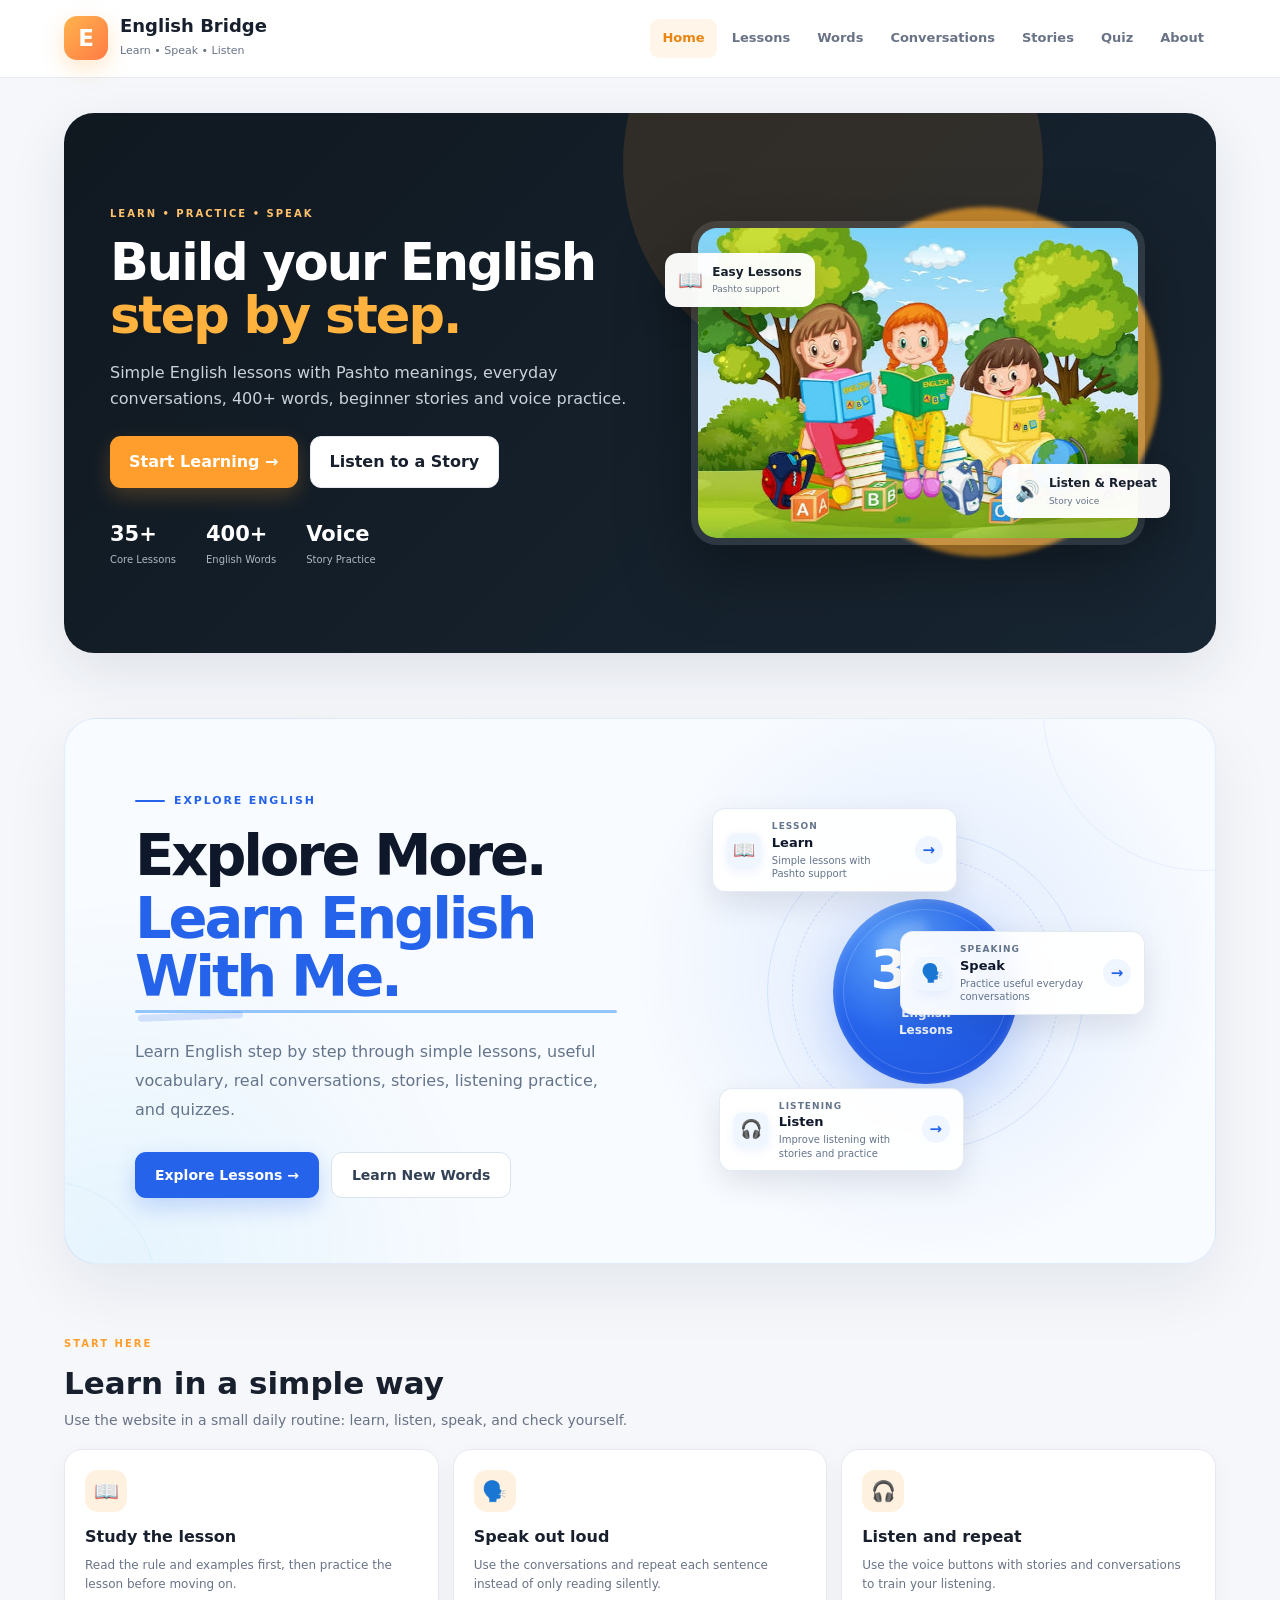
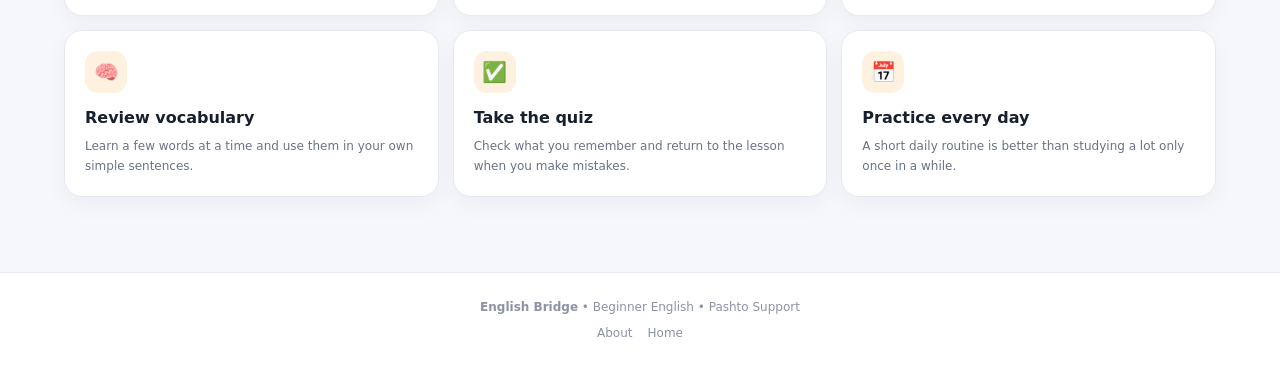
==== commit 32c0b584: "all Set" ====
--- a/index.html
+++ b/index.html
@@ -25,6 +25,7 @@
       <a class="nav-btn active" href="#home">Home</a>
       <a class="nav-btn" href="lessons/lesson.html?id=unit-1">Lessons</a>
       <a class="nav-btn" href="#vocabulary">Words</a>
+      <a class="nav-btn" href="#conversations">Conversations</a>
       <a class="nav-btn" href="#stories">Stories</a>
       <a class="nav-btn" href="#quiz">Quiz</a>
       <a class="nav-btn" href="#about">About</a>
@@ -41,7 +42,7 @@
           <p>Simple English lessons with Pashto meanings, everyday conversations, 400+ words, beginner stories and voice
             practice.</p>
           <div class="hero-actions">
-            <a class="primary" href="#lessons">Start Learning →</a>
+            <a class="primary" href="lessons/lesson.html?id=unit-1">Start Learning →</a>
             <a class="secondary" href="#stories">Listen to a Story</a>
           </div>
           <div class="mini-stats">
@@ -81,7 +82,7 @@
           </p>
 
           <div class="explore-actions">
-            <a class="primary" href="#lessons">
+            <a class="primary" href="lessons/lesson.html?id=unit-1">
               Explore Lessons →
             </a>
 
@@ -206,7 +207,7 @@
         <div id="quizIntro" class="quiz-intro">
           <span class="eyebrow">RANDOM PRACTICE</span>
           <h2>Test your English</h2>
-          <p>Choose a quiz length. Questions are mixed from Units 1–5 and vocabulary.</p>
+          <p>Choose a quiz length. Questions are randomly mixed from lesson practice and your 400+ vocabulary words.</p>
           <div class="quiz-options">
             <button class="primary" data-quiz-length="10">10 Questions</button>
             <button class="secondary" data-quiz-length="15">15 Questions</button>
@@ -235,7 +236,7 @@
           <p id="resultMessage"></p>
           <div class="result-actions">
             <button id="tryAgain" class="primary">Try Again</button>
-            <a class="secondary" href="#lessons">Review Lessons</a>
+            <a class="secondary" href="lessons/lesson.html?id=unit-1">Review Lessons</a>
           </div>
         </div>
       </div>
--- a/style.css
+++ b/style.css
@@ -2857,10 +2857,6 @@
   transform: translateX(4px);
 }
 
-/* =========================================
-   CARD POSITIONS
-========================================= */
-
 .explore-item-one {
   top: 28px;
   left: 0;
@@ -2881,10 +2877,6 @@
 
   animation: exploreCardThree 6s ease-in-out infinite;
 }
-
-/* =========================================
-   FLOATING ANIMATIONS
-========================================= */
 
 @keyframes exploreCardOne {
   0%,
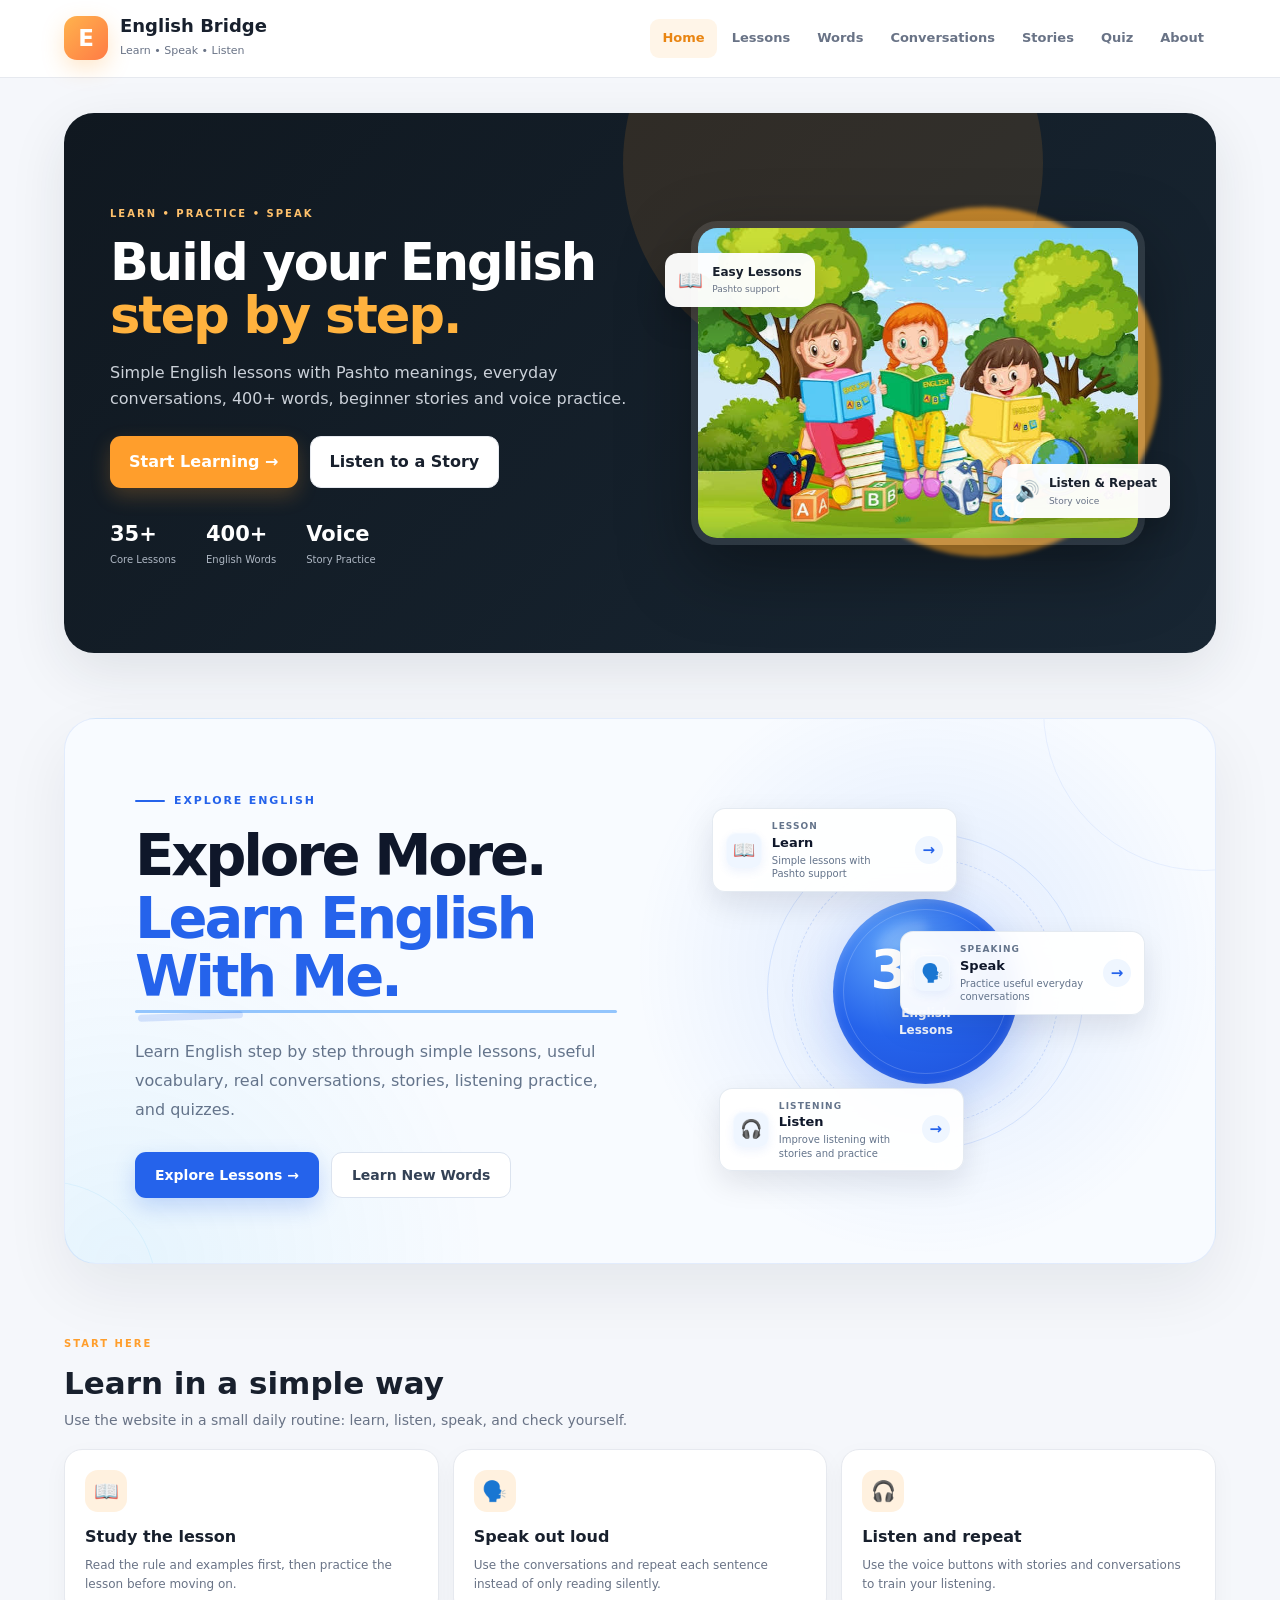
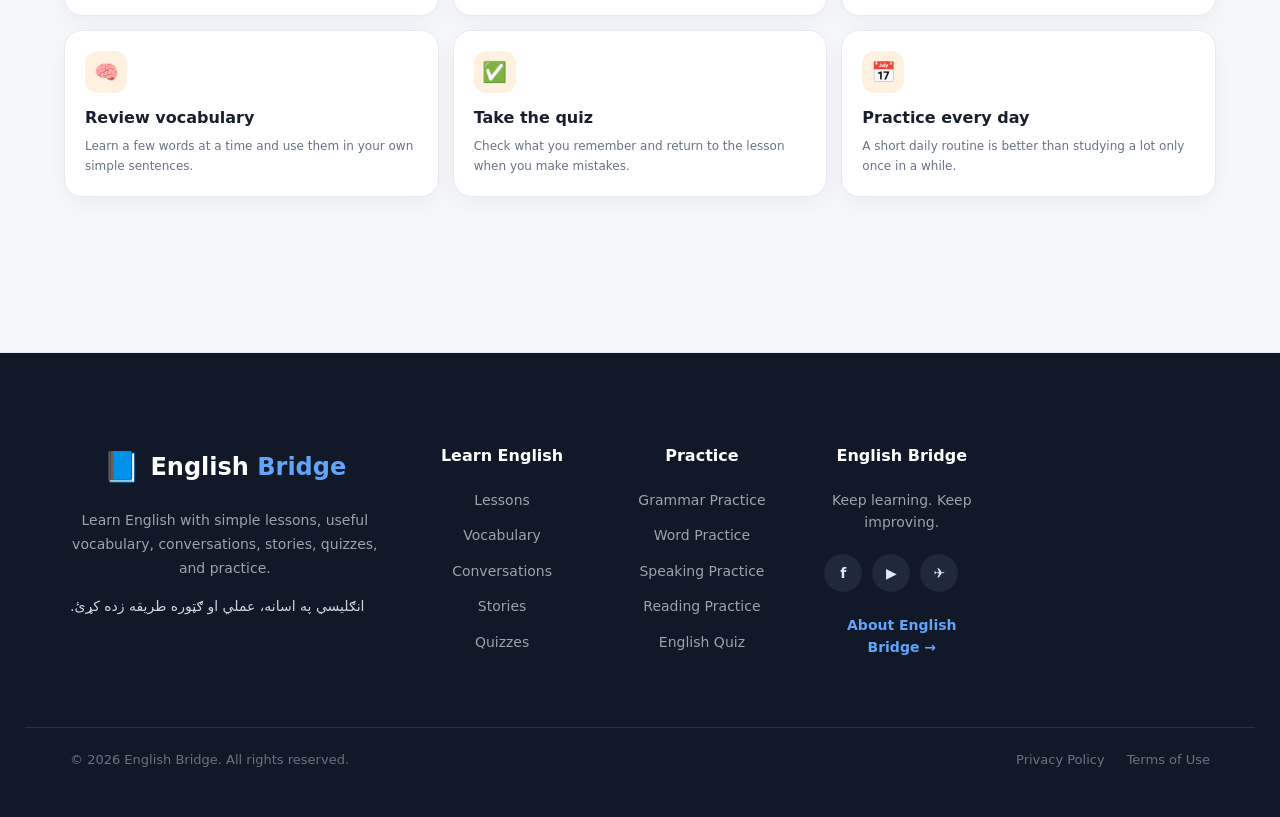
==== commit f66c842f: "New Section Updated" ====
--- a/index.html
+++ b/index.html
@@ -316,9 +316,38 @@
     </section>
   </main>
 
-  <footer>
-    <div><b>English Bridge</b> • Beginner English • Pashto Support</div>
-    <div class="footer-links"><a href="#about">About</a><a href="#home">Home</a></div>
+  <footer class="site-footer">
+    <div class="footer-container"> <!-- Brand -->
+      <div class="footer-brand"> <a href="index.html" class="footer-logo"> <span class="footer-logo-icon">📘</span>
+          <span>English <strong>Bridge</strong></span> </a>
+        <p> Learn English with simple lessons, useful vocabulary, conversations, stories, quizzes, and practice. </p>
+        <p class="footer-pashto"> انګلیسي په اسانه، عملي او ګټوره طریقه زده کړئ. </p>
+      </div> <!-- Learn -->
+      <div class="footer-column">
+        <h3>Learn English</h3> <a href="lessons.html">Lessons</a> <a href="vocabulary.html">Vocabulary</a> <a
+          href="conversations.html">Conversations</a> <a href="stories.html">Stories</a> <a href="quiz.html">Quizzes</a>
+      </div> <!-- Practice -->
+      <div class="footer-column">
+        <h3>Practice</h3> <a href="lessons.html">Grammar Practice</a> <a href="vocabulary.html">Word Practice</a> <a
+          href="conversations.html">Speaking Practice</a> <a href="stories.html">Reading Practice</a> <a
+          href="quiz.html">English Quiz</a>
+      </div>
+      <!-- Contact / Social -->
+      <div class="footer-column footer-contact">
+        <h3>English Bridge</h3>
+        <p>Keep learning. Keep improving.</p>
+        <div class="footer-social"> <a href="#" aria-label="Facebook">f</a> <a href="#" aria-label="YouTube">▶</a> <a
+            href="#" aria-label="Telegram">✈</a> </div> <a href="about.html" class="footer-about-link"> About English
+          Bridge → </a>
+      </div>
+    </div> <!-- Bottom -->
+    <div class="footer-bottom">
+      <div class="footer-bottom-container">
+        <p> © 2026 English Bridge. All rights reserved. </p>
+        <div class="footer-legal"> <a href="privacy.html">Privacy Policy</a> <a href="terms.html">Terms of Use</a>
+        </div>
+      </div>
+    </div>
   </footer>
 
   <script src="data/config.js"></script>
--- a/style.css
+++ b/style.css
@@ -3198,3 +3198,180 @@
     transform: scale(0.76);
   }
 }
+/* fotter |Code */
+.site-footer {
+  margin-top: 80px;
+  background: #111827;
+  color: #d1d5db;
+}
+.footer-container {
+  max-width: 1200px;
+  margin: 0 auto;
+  padding: 65px 30px 55px;
+  display: grid;
+  grid-template-columns: 2fr 1fr 1fr 1fr 1.2fr;
+  gap: 45px;
+} /* ==================== BRAND ==================== */
+.footer-brand {
+  max-width: 330px;
+}
+.footer-logo {
+  display: inline-flex;
+  align-items: center;
+  gap: 10px;
+  color: #ffffff;
+  text-decoration: none;
+  font-size: 24px;
+  font-weight: 700;
+  margin-bottom: 18px;
+}
+.footer-logo strong {
+  color: #60a5fa;
+}
+.footer-logo-icon {
+  font-size: 30px;
+}
+.footer-brand p {
+  color: #9ca3af;
+  line-height: 1.7;
+  font-size: 14px;
+  margin: 0 0 14px;
+}
+.footer-pashto {
+  direction: rtl;
+  text-align: left;
+  color: #cbd5e1 !important;
+} /* ==================== COLUMNS ==================== */
+.footer-column {
+  display: flex;
+  flex-direction: column;
+}
+.footer-column h3 {
+  color: #ffffff;
+  font-size: 16px;
+  margin: 0 0 20px;
+  font-weight: 700;
+}
+.footer-column a {
+  color: #9ca3af;
+  text-decoration: none;
+  font-size: 14px;
+  margin-bottom: 13px;
+  transition:
+    color 0.2s ease,
+    transform 0.2s ease;
+}
+.footer-column a:hover {
+  color: #60a5fa;
+  transform: translateX(3px);
+} /* ==================== CONTACT ==================== */
+.footer-contact p {
+  color: #9ca3af;
+  font-size: 14px;
+  line-height: 1.6;
+  margin: 0 0 20px;
+}
+.footer-social {
+  display: flex;
+  gap: 10px;
+  margin-bottom: 22px;
+}
+.footer-social a {
+  width: 38px;
+  height: 38px;
+  display: flex;
+  align-items: center;
+  justify-content: center;
+  border-radius: 50%;
+  background: #1f2937;
+  color: #dbeafe;
+  font-weight: 700;
+  margin: 0;
+  transition:
+    background 0.2s ease,
+    color 0.2s ease,
+    transform 0.2s ease;
+}
+.footer-social a:hover {
+  background: #2563eb;
+  color: #ffffff;
+  transform: translateY(-3px);
+}
+.footer-about-link {
+  color: #60a5fa !important;
+  font-weight: 600;
+} /* ==================== BOTTOM ==================== */
+.footer-bottom {
+  border-top: 1px solid #273244;
+}
+.footer-bottom-container {
+  max-width: 1200px;
+  margin: 0 auto;
+  padding: 22px 30px;
+  display: flex;
+  align-items: center;
+  justify-content: space-between;
+  gap: 20px;
+}
+.footer-bottom p {
+  margin: 0;
+  color: #6b7280;
+  font-size: 13px;
+}
+.footer-legal {
+  display: flex;
+  gap: 22px;
+}
+.footer-legal a {
+  color: #6b7280;
+  text-decoration: none;
+  font-size: 13px;
+  transition: color 0.2s ease;
+}
+.footer-legal a:hover {
+  color: #ffffff;
+} /* ==================== TABLET ==================== */
+@media (max-width: 900px) {
+  .footer-container {
+    grid-template-columns: 1.5fr 1fr 1fr;
+    gap: 40px;
+  }
+  .footer-brand {
+    grid-column: 1 / -1;
+    max-width: 600px;
+  }
+} /* ==================== MOBILE ==================== */
+@media (max-width: 600px) {
+  .footer-container {
+    grid-template-columns: 1fr 1fr;
+    padding: 45px 22px 35px;
+    gap: 35px 25px;
+  }
+  .footer-brand {
+    grid-column: 1 / -1;
+  }
+  .footer-contact {
+    grid-column: 1 / -1;
+  }
+  .footer-bottom-container {
+    padding: 20px 22px;
+    flex-direction: column;
+    text-align: center;
+  }
+  .footer-legal {
+    justify-content: center;
+    flex-wrap: wrap;
+  }
+} /* ==================== SMALL MOBILE ==================== */
+@media (max-width: 400px) {
+  .footer-container {
+    grid-template-columns: 1fr;
+  }
+  .footer-column,
+  .footer-contact {
+    grid-column: auto;
+  }
+  .footer-brand {
+    grid-column: auto;
+  }
+}
